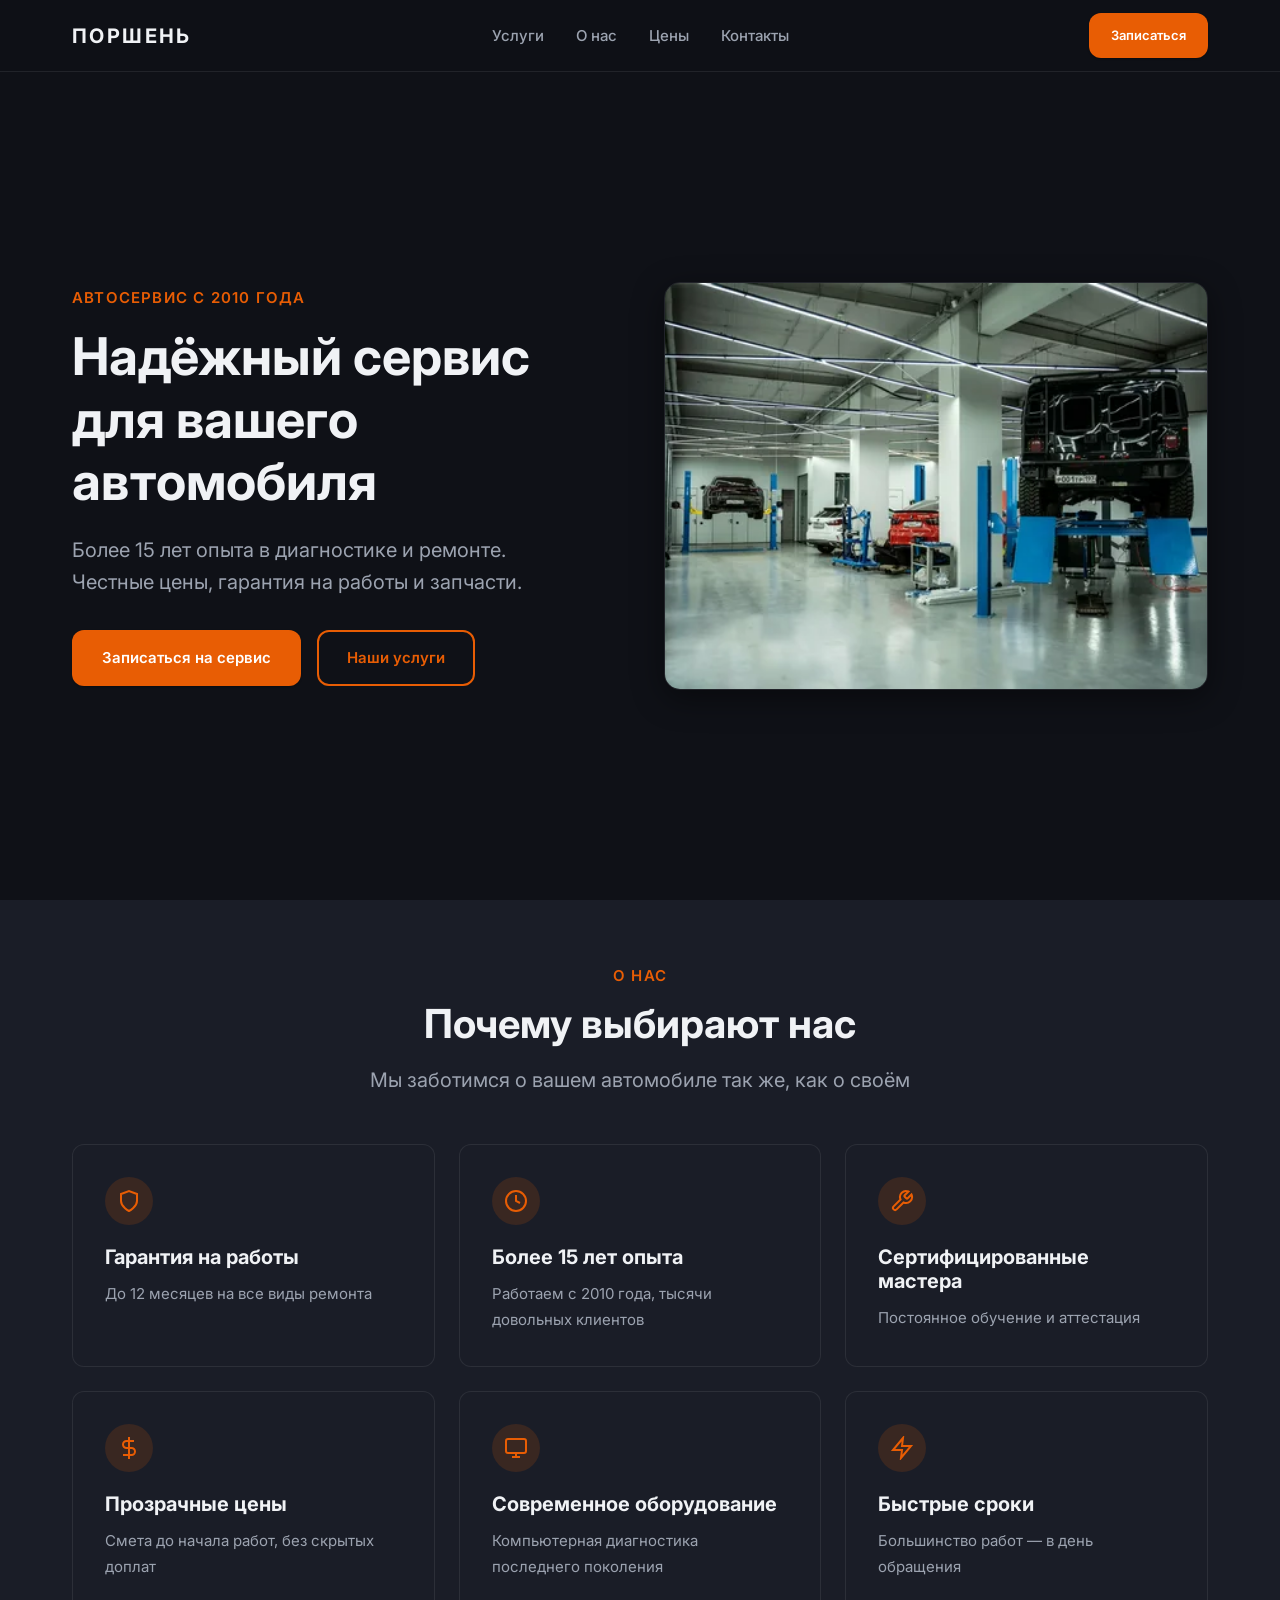
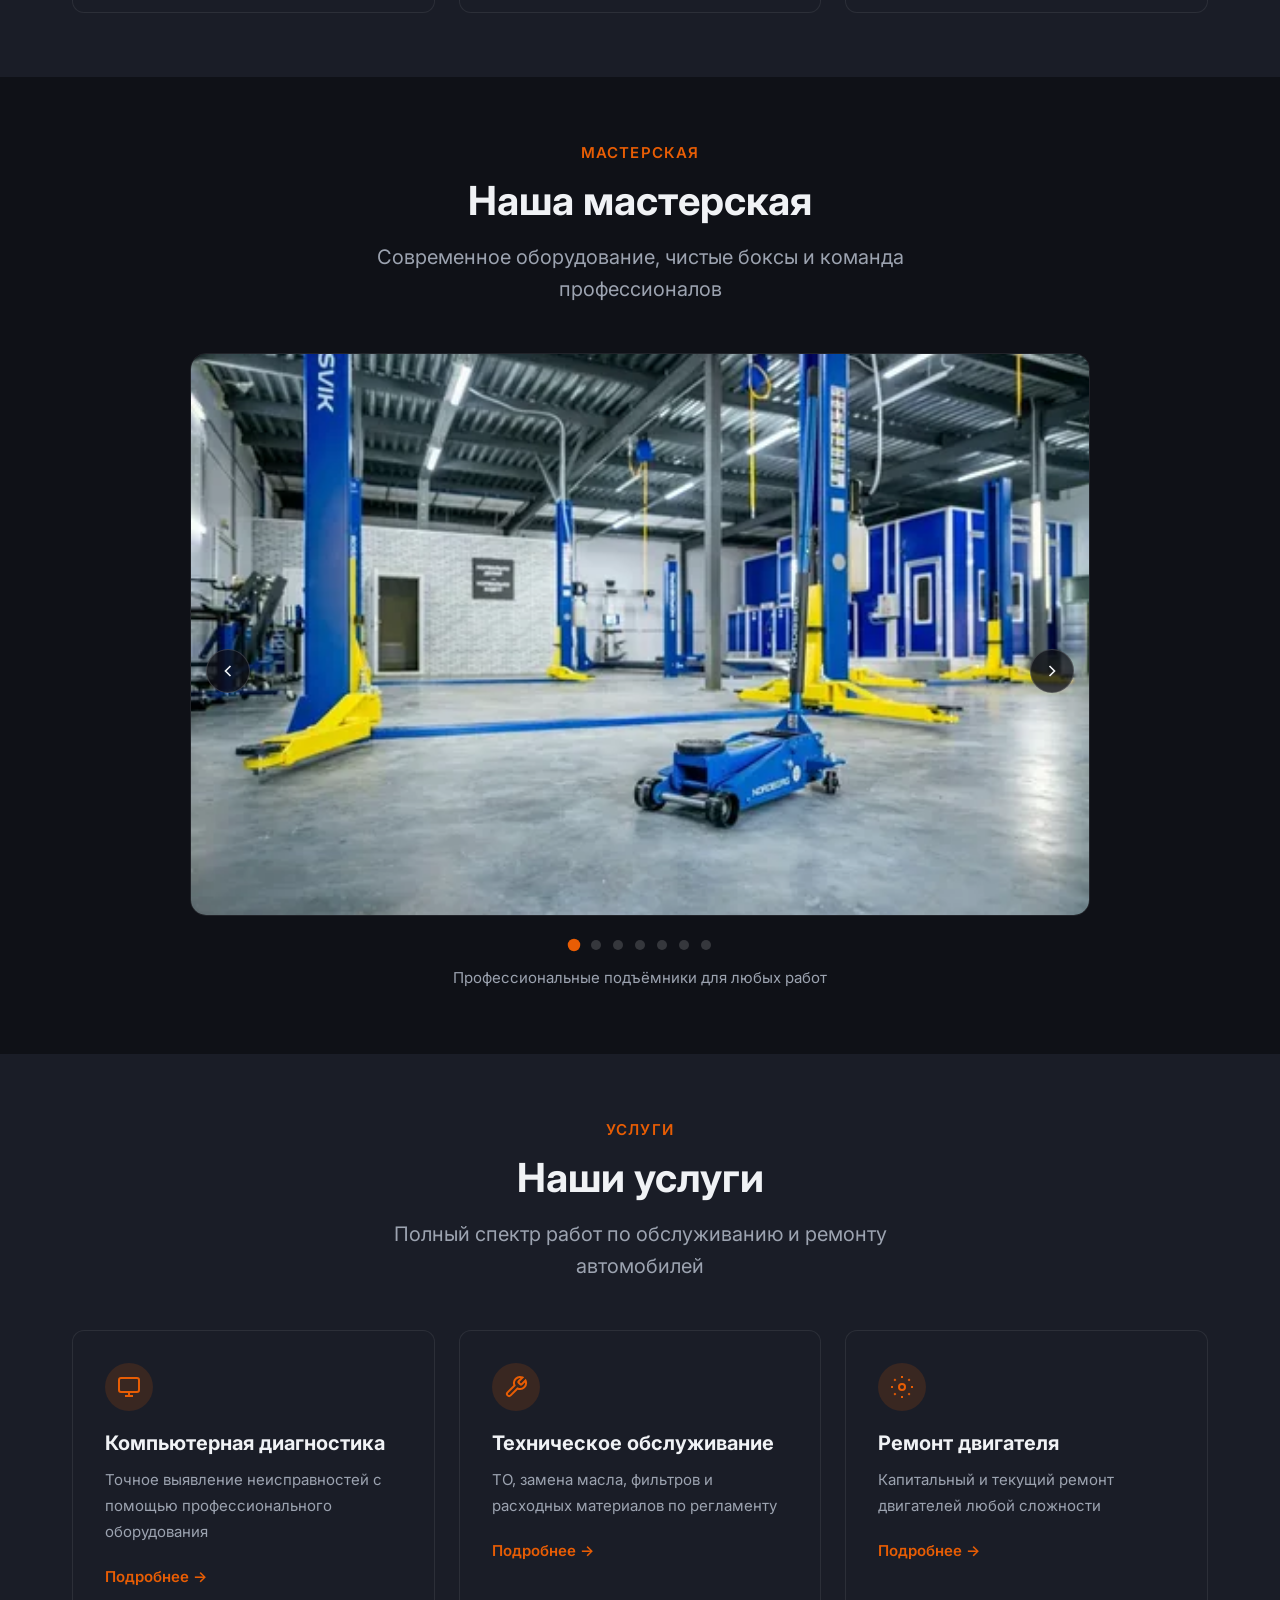
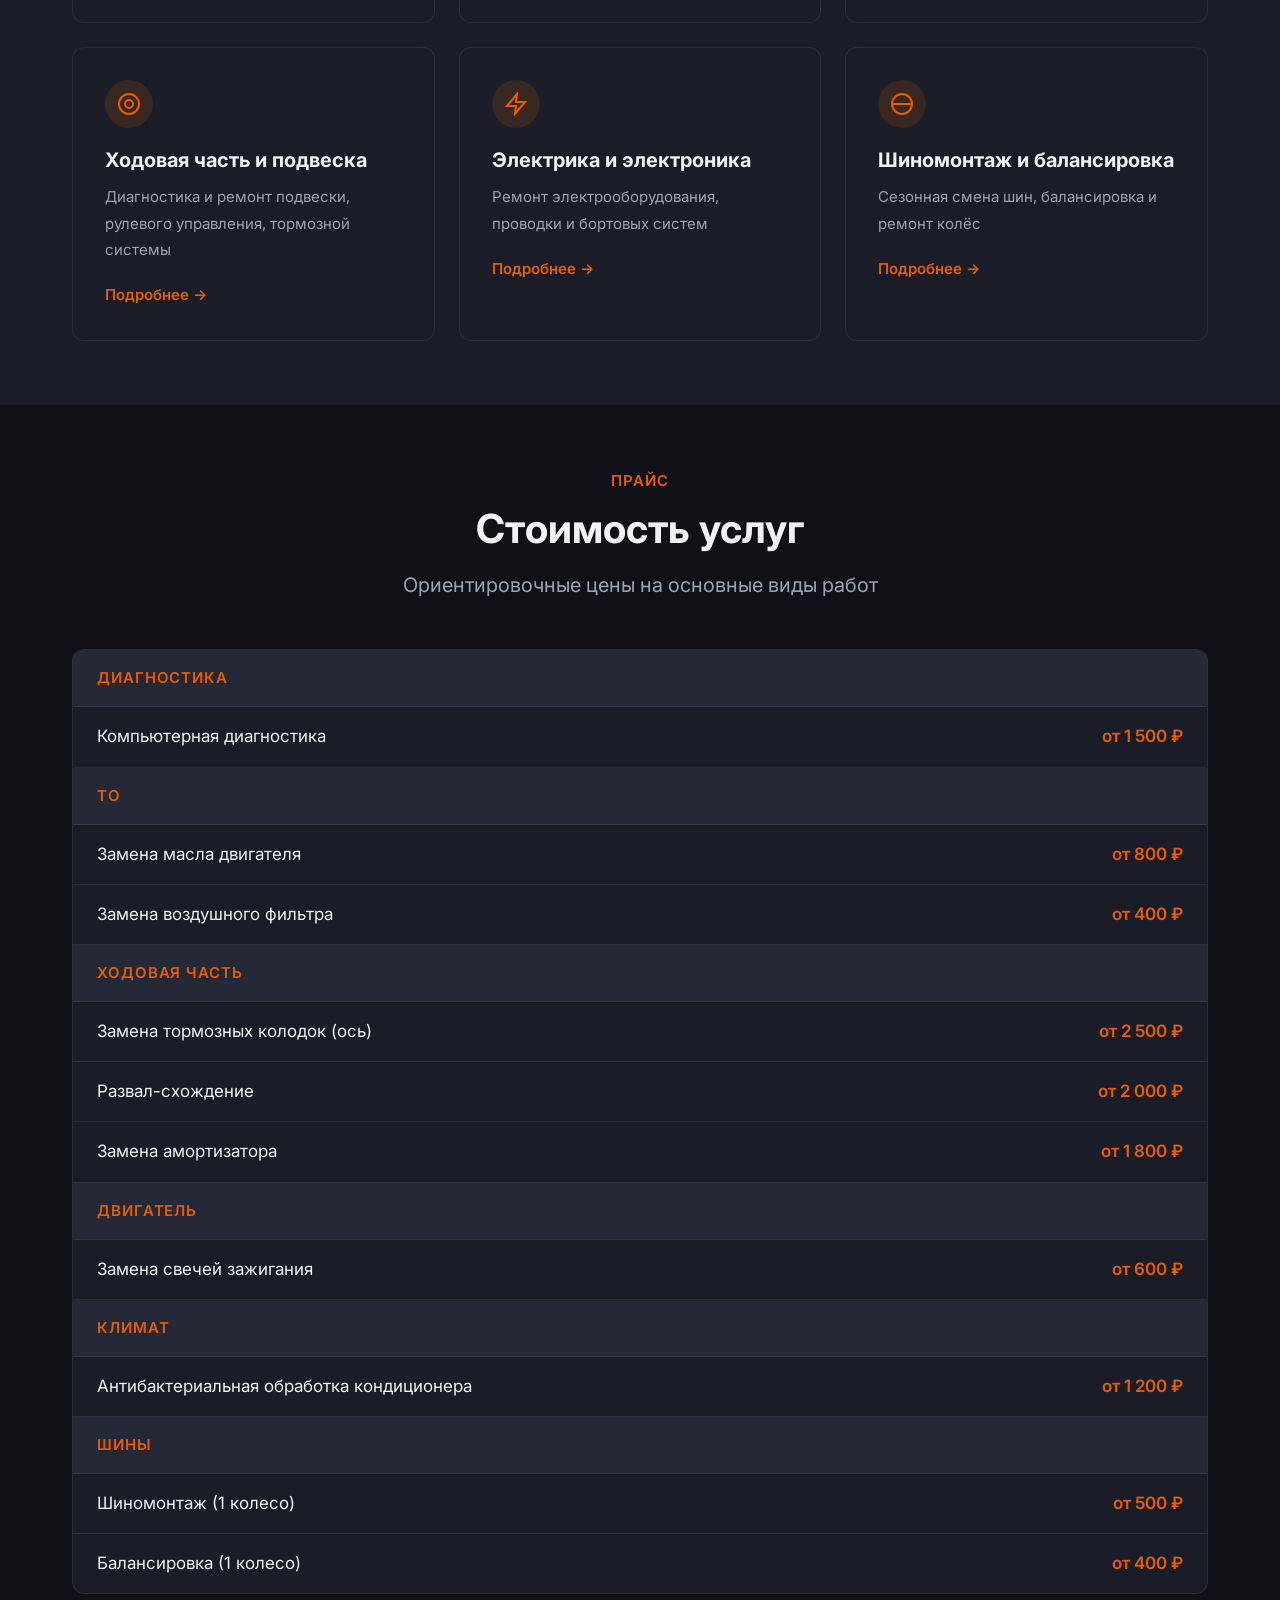
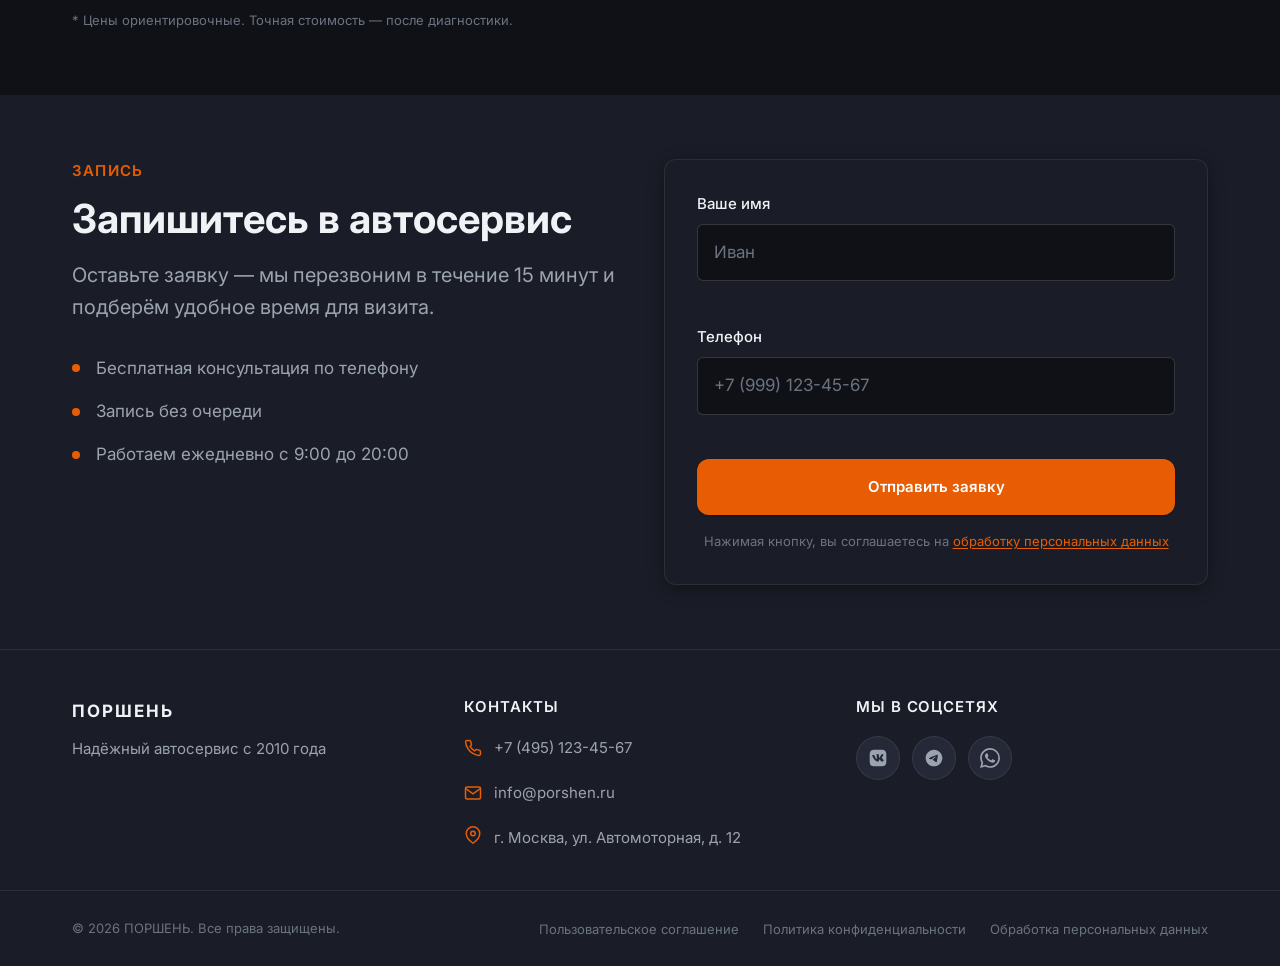
==== index.html @ 0fe96b23 "Add files via upload" ====
<!DOCTYPE html>
<html lang="ru">
<head>
  <meta charset="UTF-8">
  <meta name="viewport" content="width=device-width, initial-scale=1.0">
  <meta name="description" content="Надёжный автосервис ПОРШЕНЬ с многолетним опытом. Диагностика, ремонт и обслуживание автомобилей. Честные цены и гарантия на работы.">
  <meta name="robots" content="index, follow">
  <link rel="canonical" href="https://patr1k66.github.io/porshen/">

  <meta property="og:type" content="website">
  <meta property="og:locale" content="ru_RU">
  <meta property="og:title" content="ПОРШЕНЬ — автосервис">
  <meta property="og:description" content="Надёжный автосервис с многолетним опытом. Диагностика, ремонт и обслуживание автомобилей.">
  <meta property="og:url" content="https://patr1k66.github.io/porshen/">

  <meta name="twitter:card" content="summary_large_image">
  <meta name="twitter:title" content="ПОРШЕНЬ — автосервис">
  <meta name="twitter:description" content="Надёжный автосервис с многолетним опытом. Диагностика, ремонт и обслуживание автомобилей.">

  <title>ПОРШЕНЬ — автосервис</title>

  <link rel="icon" href="favicon.svg" type="image/svg+xml">
  <link rel="preconnect" href="https://fonts.googleapis.com">
  <link rel="preconnect" href="https://fonts.gstatic.com" crossorigin>
  <link href="https://fonts.googleapis.com/css2?family=Inter:wght@400;500;600;700&display=swap" rel="stylesheet">
  <link rel="stylesheet" href="style.css">
</head>
<body>

  <header class="site-header" id="top">
    <div class="container site-header__inner">
      <a href="#top" class="logo">ПОРШЕНЬ</a>

      <nav class="site-nav" aria-label="Основная навигация">
        <ul class="site-nav__list">
          <li><a href="#services" class="site-nav__link">Услуги</a></li>
          <li><a href="#about" class="site-nav__link">О нас</a></li>
          <li><a href="#prices" class="site-nav__link">Цены</a></li>
          <li><a href="#contacts" class="site-nav__link">Контакты</a></li>
        </ul>
      </nav>

      <a href="#contacts" class="btn btn--primary btn--sm site-header__cta">Записаться</a>

      <button class="burger" type="button" aria-label="Открыть меню" aria-expanded="false">
        <span class="burger__line"></span>
        <span class="burger__line"></span>
        <span class="burger__line"></span>
      </button>
    </div>
  </header>

  <div class="site-nav-overlay" aria-hidden="true"></div>

  <main>
    <section class="hero" id="hero" aria-labelledby="hero-title">
      <div class="container hero__inner">
        <div class="hero__content">
          <p class="hero__eyebrow">Автосервис с 2010 года</p>
          <h1 id="hero-title" class="hero__title">Надёжный сервис<br>для вашего автомобиля</h1>
          <p class="hero__subtitle">Более 15 лет опыта в диагностике и ремонте. Честные цены, гарантия на работы и запчасти.</p>
          <div class="hero__actions">
            <a href="#contacts" class="btn btn--primary">Записаться на сервис</a>
            <a href="#services" class="btn btn--outline">Наши услуги</a>
          </div>
        </div>
        <div class="hero__media">
          <img src="assets/images/workshop/luxury-bays.png" alt="Современная мастерская с профессиональным оборудованием" class="hero__image" width="480" height="320" loading="eager">
        </div>
      </div>
    </section>

    <section class="section section--alt about" id="about" aria-labelledby="about-title">
      <div class="container">
        <header class="section-header animate-on-scroll">
          <p class="section-header__eyebrow">О нас</p>
          <h2 id="about-title" class="section-header__title">Почему выбирают нас</h2>
          <p class="section-header__subtitle">Мы заботимся о вашем автомобиле так же, как о своём</p>
        </header>

        <ul class="grid grid--3 advantages">
          <li class="advantage-card animate-on-scroll">
            <div class="advantage-card__icon" aria-hidden="true">
              <svg width="24" height="24" viewBox="0 0 24 24" fill="none" stroke="currentColor" stroke-width="2"><path d="M12 22s8-4 8-10V5l-8-3-8 3v7c0 6 8 10 8 10z"/></svg>
            </div>
            <h3 class="advantage-card__title">Гарантия на работы</h3>
            <p class="advantage-card__text">До 12 месяцев на все виды ремонта</p>
          </li>
          <li class="advantage-card animate-on-scroll">
            <div class="advantage-card__icon" aria-hidden="true">
              <svg width="24" height="24" viewBox="0 0 24 24" fill="none" stroke="currentColor" stroke-width="2"><circle cx="12" cy="12" r="10"/><polyline points="12 6 12 12 16 14"/></svg>
            </div>
            <h3 class="advantage-card__title">Более 15 лет опыта</h3>
            <p class="advantage-card__text">Работаем с 2010 года, тысячи довольных клиентов</p>
          </li>
          <li class="advantage-card animate-on-scroll">
            <div class="advantage-card__icon" aria-hidden="true">
              <svg width="24" height="24" viewBox="0 0 24 24" fill="none" stroke="currentColor" stroke-width="2"><path d="M14.7 6.3a1 1 0 0 0 0 1.4l1.6 1.6a1 1 0 0 0 1.4 0l3.77-3.77a6 6 0 0 1-7.94 7.94l-6.91 6.91a2.12 2.12 0 0 1-3-3l6.91-6.91a6 6 0 0 1 7.94-7.94l-3.76 3.76z"/></svg>
            </div>
            <h3 class="advantage-card__title">Сертифицированные мастера</h3>
            <p class="advantage-card__text">Постоянное обучение и аттестация</p>
          </li>
          <li class="advantage-card animate-on-scroll">
            <div class="advantage-card__icon" aria-hidden="true">
              <svg width="24" height="24" viewBox="0 0 24 24" fill="none" stroke="currentColor" stroke-width="2"><line x1="12" y1="1" x2="12" y2="23"/><path d="M17 5H9.5a3.5 3.5 0 0 0 0 7h5a3.5 3.5 0 0 1 0 7H6"/></svg>
            </div>
            <h3 class="advantage-card__title">Прозрачные цены</h3>
            <p class="advantage-card__text">Смета до начала работ, без скрытых доплат</p>
          </li>
          <li class="advantage-card animate-on-scroll">
            <div class="advantage-card__icon" aria-hidden="true">
              <svg width="24" height="24" viewBox="0 0 24 24" fill="none" stroke="currentColor" stroke-width="2"><rect x="2" y="3" width="20" height="14" rx="2"/><line x1="8" y1="21" x2="16" y2="21"/><line x1="12" y1="17" x2="12" y2="21"/></svg>
            </div>
            <h3 class="advantage-card__title">Современное оборудование</h3>
            <p class="advantage-card__text">Компьютерная диагностика последнего поколения</p>
          </li>
          <li class="advantage-card animate-on-scroll">
            <div class="advantage-card__icon" aria-hidden="true">
              <svg width="24" height="24" viewBox="0 0 24 24" fill="none" stroke="currentColor" stroke-width="2"><polygon points="13 2 3 14 12 14 11 22 21 10 12 10 13 2"/></svg>
            </div>
            <h3 class="advantage-card__title">Быстрые сроки</h3>
            <p class="advantage-card__text">Большинство работ — в день обращения</p>
          </li>
        </ul>
      </div>
    </section>

    <section class="section workshop" id="workshop" aria-labelledby="workshop-title">
      <div class="container">
        <header class="section-header animate-on-scroll">
          <p class="section-header__eyebrow">Мастерская</p>
          <h2 id="workshop-title" class="section-header__title">Наша мастерская</h2>
          <p class="section-header__subtitle">Современное оборудование, чистые боксы и команда профессионалов</p>
        </header>

        <div class="gallery" id="gallery" aria-roledescription="carousel" aria-label="Фотографии мастерской" tabindex="0">
          <div class="gallery__viewport">
            <ul class="gallery__track" id="gallery-track">
              <li class="gallery__slide" data-caption="Профессиональные подъёмники для любых работ">
                <img src="assets/images/workshop/lifts.png" alt="Ремонтный бокс с подъёмниками" width="900" height="563" loading="eager">
              </li>
              <li class="gallery__slide" data-caption="Просторные и светлые ремонтные боксы">
                <img src="assets/images/workshop/clean-hall.png" alt="Просторный и чистый ремонтный зал" width="900" height="563" loading="lazy">
              </li>
              <li class="gallery__slide" data-caption="Современное оборудование ведущих производителей">
                <img src="assets/images/workshop/luxury-bays.png" alt="Современная мастерская с несколькими подъёмниками" width="900" height="563" loading="lazy">
              </li>
              <li class="gallery__slide" data-caption="Полный цикл обслуживания в одном месте">
                <img src="assets/images/workshop/service-bays.png" alt="Обслуживание автомобилей в ремонтных боксах" width="900" height="563" loading="lazy">
              </li>
              <li class="gallery__slide" data-caption="Опытные мастера с многолетней практикой">
                <img src="assets/images/workshop/mechanic.png" alt="Мастер ремонтирует двигатель автомобиля" width="900" height="563" loading="lazy">
              </li>
              <li class="gallery__slide" data-caption="Качественный инструмент для точного ремонта">
                <img src="assets/images/workshop/tools.png" alt="Профессиональный пневмоинструмент на рабочем столе" width="900" height="563" loading="lazy">
              </li>
              <li class="gallery__slide" data-caption="Удобное расположение и просторная территория">
                <img src="assets/images/workshop/building.png" alt="Фасад автосервиса с четырьмя ремонтными боксами" width="900" height="563" loading="lazy">
              </li>
            </ul>
          </div>
          <button class="gallery__btn gallery__btn--prev" id="gallery-prev" type="button" aria-label="Предыдущее фото">
            <svg width="20" height="20" viewBox="0 0 24 24" fill="none" stroke="currentColor" stroke-width="2" aria-hidden="true"><polyline points="15 18 9 12 15 6"/></svg>
          </button>
          <button class="gallery__btn gallery__btn--next" id="gallery-next" type="button" aria-label="Следующее фото">
            <svg width="20" height="20" viewBox="0 0 24 24" fill="none" stroke="currentColor" stroke-width="2" aria-hidden="true"><polyline points="9 18 15 12 9 6"/></svg>
          </button>
          <div class="gallery__dots" id="gallery-dots" role="tablist" aria-label="Выбор слайда"></div>
          <p class="gallery__caption" id="gallery-caption" aria-live="polite"></p>
        </div>
      </div>
    </section>

    <section class="section section--alt services" id="services" aria-labelledby="services-title">
      <div class="container">
        <header class="section-header animate-on-scroll">
          <p class="section-header__eyebrow">Услуги</p>
          <h2 id="services-title" class="section-header__title">Наши услуги</h2>
          <p class="section-header__subtitle">Полный спектр работ по обслуживанию и ремонту автомобилей</p>
        </header>

        <ul class="grid grid--3 service-cards">
          <li class="service-card animate-on-scroll">
            <div class="advantage-card__icon" aria-hidden="true">
              <svg width="24" height="24" viewBox="0 0 24 24" fill="none" stroke="currentColor" stroke-width="2"><rect x="2" y="3" width="20" height="14" rx="2"/><line x1="8" y1="21" x2="16" y2="21"/><line x1="12" y1="17" x2="12" y2="21"/></svg>
            </div>
            <h3 class="service-card__title">Компьютерная диагностика</h3>
            <p class="service-card__text">Точное выявление неисправностей с помощью профессионального оборудования</p>
            <a href="#prices" class="service-card__link">Подробнее →</a>
          </li>
          <li class="service-card animate-on-scroll">
            <div class="advantage-card__icon" aria-hidden="true">
              <svg width="24" height="24" viewBox="0 0 24 24" fill="none" stroke="currentColor" stroke-width="2"><path d="M14.7 6.3a1 1 0 0 0 0 1.4l1.6 1.6a1 1 0 0 0 1.4 0l3.77-3.77a6 6 0 0 1-7.94 7.94l-6.91 6.91a2.12 2.12 0 0 1-3-3l6.91-6.91a6 6 0 0 1 7.94-7.94l-3.76 3.76z"/></svg>
            </div>
            <h3 class="service-card__title">Техническое обслуживание</h3>
            <p class="service-card__text">ТО, замена масла, фильтров и расходных материалов по регламенту</p>
            <a href="#prices" class="service-card__link">Подробнее →</a>
          </li>
          <li class="service-card animate-on-scroll">
            <div class="advantage-card__icon" aria-hidden="true">
              <svg width="24" height="24" viewBox="0 0 24 24" fill="none" stroke="currentColor" stroke-width="2"><circle cx="12" cy="12" r="3"/><path d="M12 1v2M12 21v2M4.22 4.22l1.42 1.42M18.36 18.36l1.42 1.42M1 12h2M21 12h2M4.22 19.78l1.42-1.42M18.36 5.64l1.42-1.42"/></svg>
            </div>
            <h3 class="service-card__title">Ремонт двигателя</h3>
            <p class="service-card__text">Капитальный и текущий ремонт двигателей любой сложности</p>
            <a href="#prices" class="service-card__link">Подробнее →</a>
          </li>
          <li class="service-card animate-on-scroll">
            <div class="advantage-card__icon" aria-hidden="true">
              <svg width="24" height="24" viewBox="0 0 24 24" fill="none" stroke="currentColor" stroke-width="2"><circle cx="12" cy="12" r="10"/><circle cx="12" cy="12" r="4"/></svg>
            </div>
            <h3 class="service-card__title">Ходовая часть и подвеска</h3>
            <p class="service-card__text">Диагностика и ремонт подвески, рулевого управления, тормозной системы</p>
            <a href="#prices" class="service-card__link">Подробнее →</a>
          </li>
          <li class="service-card animate-on-scroll">
            <div class="advantage-card__icon" aria-hidden="true">
              <svg width="24" height="24" viewBox="0 0 24 24" fill="none" stroke="currentColor" stroke-width="2"><path d="M13 2L3 14h9l-1 8 10-12h-9l1-8z"/></svg>
            </div>
            <h3 class="service-card__title">Электрика и электроника</h3>
            <p class="service-card__text">Ремонт электрооборудования, проводки и бортовых систем</p>
            <a href="#prices" class="service-card__link">Подробнее →</a>
          </li>
          <li class="service-card animate-on-scroll">
            <div class="advantage-card__icon" aria-hidden="true">
              <svg width="24" height="24" viewBox="0 0 24 24" fill="none" stroke="currentColor" stroke-width="2"><circle cx="12" cy="12" r="10"/><line x1="2" y1="12" x2="22" y2="12"/></svg>
            </div>
            <h3 class="service-card__title">Шиномонтаж и балансировка</h3>
            <p class="service-card__text">Сезонная смена шин, балансировка и ремонт колёс</p>
            <a href="#prices" class="service-card__link">Подробнее →</a>
          </li>
        </ul>
      </div>
    </section>

    <section class="section prices" id="prices" aria-labelledby="prices-title">
      <div class="container">
        <header class="section-header animate-on-scroll">
          <p class="section-header__eyebrow">Прайс</p>
          <h2 id="prices-title" class="section-header__title">Стоимость услуг</h2>
          <p class="section-header__subtitle">Ориентировочные цены на основные виды работ</p>
        </header>

        <div class="price-list animate-on-scroll" id="price-list" role="table" aria-label="Прайс-лист услуг"></div>
        <p class="price-list__note">* Цены ориентировочные. Точная стоимость — после диагностики.</p>
      </div>
    </section>

    <section class="section section--alt booking" id="contacts" aria-labelledby="booking-title">
      <div class="container booking__inner">
        <div class="booking__info animate-on-scroll">
          <header class="section-header section-header--left">
            <p class="section-header__eyebrow">Запись</p>
            <h2 id="booking-title" class="section-header__title">Запишитесь в автосервис</h2>
            <p class="section-header__subtitle">Оставьте заявку — мы перезвоним в течение 15 минут и подберём удобное время для визита.</p>
          </header>
          <ul class="booking__features">
            <li>Бесплатная консультация по телефону</li>
            <li>Запись без очереди</li>
            <li>Работаем ежедневно с 9:00 до 20:00</li>
          </ul>
        </div>

        <form class="booking-form animate-on-scroll" id="booking-form" novalidate>
          <div class="form-group">
            <label class="form-label" for="booking-name">Ваше имя</label>
            <input class="form-input" type="text" id="booking-name" name="name" autocomplete="name" placeholder="Иван" required minlength="2">
            <span class="form-error" id="booking-name-error" role="alert"></span>
          </div>

          <div class="form-group">
            <label class="form-label" for="booking-phone">Телефон</label>
            <input class="form-input" type="tel" id="booking-phone" name="phone" autocomplete="tel" placeholder="+7 (999) 123-45-67" required>
            <span class="form-error" id="booking-phone-error" role="alert"></span>
          </div>

          <button type="submit" class="btn btn--primary btn--full" id="booking-submit">Отправить заявку</button>

          <p class="booking-form__consent">
            Нажимая кнопку, вы соглашаетесь на
            <a href="legal/personal-data.html">обработку персональных данных</a>
          </p>

          <div class="booking-form__status" id="booking-status" role="status" aria-live="polite" hidden></div>
        </form>
      </div>
    </section>
  </main>

  <footer class="site-footer">
    <div class="container site-footer__top">
      <div class="site-footer__brand">
        <a href="#top" class="logo logo--footer">ПОРШЕНЬ</a>
        <p class="site-footer__tagline">Надёжный автосервис с 2010 года</p>
      </div>

      <div class="site-footer__contacts">
        <h3 class="site-footer__heading">Контакты</h3>
        <ul class="site-footer__list" id="footer-contacts-list"></ul>
      </div>

      <div class="site-footer__social">
        <h3 class="site-footer__heading">Мы в соцсетях</h3>
        <ul class="social-links" id="footer-social-list"></ul>
      </div>
    </div>

    <div class="site-footer__bottom">
      <div class="container site-footer__bottom-inner">
        <p class="site-footer__copyright">© 2026 ПОРШЕНЬ. Все права защищены.</p>
        <ul class="site-footer__legal">
          <li><a href="legal/user-agreement.html">Пользовательское соглашение</a></li>
          <li><a href="legal/privacy-policy.html">Политика конфиденциальности</a></li>
          <li><a href="legal/personal-data.html">Обработка персональных данных</a></li>
        </ul>
      </div>
    </div>
  </footer>

  <script src="data/prices.js?v=5" defer></script>
  <script src="data/gallery.js?v=5" defer></script>
  <script src="data/form-config.js?v=5" defer></script>
  <script src="data/contacts.js?v=5" defer></script>
  <script src="script.js?v=5" defer></script>
</body>
</html>
---- style.css ----
/* ==========================================================================
   1. Variables & tokens
   ========================================================================== */

:root {
  --color-bg: #0f1117;
  --color-bg-elevated: #1a1d27;
  --color-bg-muted: #252836;
  --color-text: #f0f2f5;
  --color-text-muted: #9ca3b0;
  --color-text-subtle: #6b7280;
  --color-accent: #e85d04;
  --color-accent-hover: #f48c06;
  --color-border: rgba(255, 255, 255, 0.08);
  --color-border-strong: rgba(255, 255, 255, 0.16);
  --color-success: #22c55e;
  --color-error: #ef4444;
  --color-warning: #f59e0b;

  --font-family: 'Inter', system-ui, -apple-system, sans-serif;
  --font-weight-normal: 400;
  --font-weight-medium: 500;
  --font-weight-semibold: 600;
  --font-weight-bold: 700;

  --text-xs: clamp(0.75rem, 0.7rem + 0.2vw, 0.8125rem);
  --text-sm: clamp(0.875rem, 0.82rem + 0.25vw, 0.9375rem);
  --text-base: clamp(1rem, 0.95rem + 0.25vw, 1.0625rem);
  --text-lg: clamp(1.125rem, 1.05rem + 0.35vw, 1.25rem);
  --text-xl: clamp(1.25rem, 1.1rem + 0.6vw, 1.5rem);
  --text-2xl: clamp(1.5rem, 1.25rem + 1vw, 2rem);
  --text-3xl: clamp(1.875rem, 1.5rem + 1.5vw, 2.5rem);
  --text-4xl: clamp(2.25rem, 1.75rem + 2vw, 3.25rem);

  --leading-tight: 1.2;
  --leading-normal: 1.6;
  --leading-relaxed: 1.75;

  --space-1: 0.25rem;
  --space-2: 0.5rem;
  --space-3: 0.75rem;
  --space-4: 1rem;
  --space-5: 1.25rem;
  --space-6: 1.5rem;
  --space-8: 2rem;
  --space-10: 2.5rem;
  --space-12: 3rem;
  --space-16: 4rem;
  --space-20: 5rem;

  --container-max: 1200px;
  --container-padding: clamp(1rem, 4vw, 2rem);
  --header-height: 72px;

  --radius-sm: 6px;
  --radius-md: 12px;
  --radius-lg: 16px;
  --radius-full: 9999px;

  --shadow-sm: 0 1px 2px rgba(0, 0, 0, 0.3);
  --shadow-md: 0 4px 16px rgba(0, 0, 0, 0.35);
  --shadow-lg: 0 8px 32px rgba(0, 0, 0, 0.45);

  --transition-fast: 0.15s ease;
  --transition-base: 0.25s ease;
  --transition-slow: 0.4s ease;
  --ease-out: cubic-bezier(0.22, 1, 0.36, 1);

  --focus-ring: 0 0 0 3px rgba(232, 93, 4, 0.45);
}

/* ==========================================================================
   2. Reset & base
   ========================================================================== */

*,
*::before,
*::after {
  box-sizing: border-box;
  margin: 0;
  padding: 0;
}

html {
  scroll-behavior: smooth;
  scroll-padding-top: var(--header-height);
}

body {
  font-family: var(--font-family);
  font-size: var(--text-base);
  line-height: var(--leading-normal);
  color: var(--color-text);
  background-color: var(--color-bg);
  padding-top: var(--header-height);
  overflow-x: hidden;
  -webkit-font-smoothing: antialiased;
  -moz-osx-font-smoothing: grayscale;
}

img,
svg {
  display: block;
  max-width: 100%;
}

a {
  color: inherit;
  text-decoration: none;
}

ul {
  list-style: none;
}

button,
input {
  font: inherit;
  color: inherit;
}

button {
  cursor: pointer;
  border: none;
  background: none;
}

h1, h2, h3, h4 {
  line-height: var(--leading-tight);
  font-weight: var(--font-weight-bold);
}

/* ==========================================================================
   3. Layout
   ========================================================================== */

.container {
  width: 100%;
  max-width: var(--container-max);
  margin-inline: auto;
  padding-inline: var(--container-padding);
}

.section {
  padding-block: var(--space-16);
}

.section--alt {
  background-color: var(--color-bg-elevated);
}

.grid {
  display: grid;
  gap: var(--space-6);
}

.grid--2 {
  grid-template-columns: 1fr;
}

.grid--3 {
  grid-template-columns: 1fr;
}

.stack {
  display: flex;
  flex-direction: column;
  gap: var(--space-4);
}

@media (min-width: 768px) {
  .grid--2 {
    grid-template-columns: repeat(2, 1fr);
  }

  .grid--3 {
    grid-template-columns: repeat(2, 1fr);
  }
}

@media (min-width: 1024px) {
  .grid--3 {
    grid-template-columns: repeat(3, 1fr);
  }
}

.section-header {
  text-align: center;
  margin-bottom: var(--space-12);
}

.section-header--left {
  text-align: left;
  margin-bottom: var(--space-8);
}

.section-header__eyebrow {
  font-size: var(--text-sm);
  font-weight: var(--font-weight-semibold);
  text-transform: uppercase;
  letter-spacing: 0.08em;
  color: var(--color-accent);
  margin-bottom: var(--space-3);
}

.section-header__title {
  font-size: var(--text-3xl);
  margin-bottom: var(--space-4);
}

.section-header__subtitle {
  font-size: var(--text-lg);
  color: var(--color-text-muted);
  max-width: 36rem;
  margin-inline: auto;
}

.section-header--left .section-header__subtitle {
  margin-inline: 0;
}

/* ==========================================================================
   4. Components — Header
   ========================================================================== */

.site-header {
  position: fixed;
  top: 0;
  left: 0;
  right: 0;
  z-index: 100;
  height: var(--header-height);
  background: rgba(15, 17, 23, 0.85);
  backdrop-filter: blur(12px);
  border-bottom: 1px solid var(--color-border);
  transition: background var(--transition-base), box-shadow var(--transition-base);
}

.site-header--scrolled {
  background: rgba(15, 17, 23, 0.95);
  box-shadow: var(--shadow-md);
}

.site-header__inner {
  display: flex;
  align-items: center;
  justify-content: space-between;
  height: 100%;
  gap: var(--space-4);
}

.logo {
  font-size: var(--text-lg);
  font-weight: var(--font-weight-bold);
  letter-spacing: 0.12em;
  text-transform: uppercase;
  color: var(--color-text);
  transition: opacity var(--transition-fast);
  flex-shrink: 0;
}

.logo:hover {
  opacity: 0.85;
}

.logo:focus-visible {
  outline: none;
  box-shadow: var(--focus-ring);
  border-radius: var(--radius-sm);
}

.logo--footer {
  font-size: var(--text-base);
  display: inline-block;
  margin-bottom: var(--space-3);
}

.site-nav {
  display: none;
}

.site-nav__list {
  display: flex;
  gap: var(--space-8);
}

.site-nav__link {
  font-size: var(--text-sm);
  font-weight: var(--font-weight-medium);
  color: var(--color-text-muted);
  position: relative;
  transition: color var(--transition-fast);
}

.site-nav__link::after {
  content: '';
  position: absolute;
  left: 0;
  bottom: -4px;
  width: 0;
  height: 2px;
  background: var(--color-accent);
  transition: width var(--transition-base) var(--ease-out);
}

.site-nav__link:hover,
.site-nav__link--active {
  color: var(--color-text);
}

.site-nav__link:hover::after,
.site-nav__link--active::after {
  width: 100%;
}

.site-nav__link:focus-visible {
  outline: none;
  box-shadow: var(--focus-ring);
  border-radius: var(--radius-sm);
}

.site-header__cta {
  display: none;
}

.burger {
  display: flex;
  flex-direction: column;
  justify-content: center;
  gap: 5px;
  width: 44px;
  height: 44px;
  padding: 10px;
  border-radius: var(--radius-sm);
  transition: background var(--transition-fast);
}

.burger:hover {
  background: var(--color-bg-muted);
}

.burger:focus-visible {
  outline: none;
  box-shadow: var(--focus-ring);
}

.burger__line {
  display: block;
  width: 100%;
  height: 2px;
  background: var(--color-text);
  border-radius: 1px;
  transition: transform var(--transition-base), opacity var(--transition-base);
}

.burger--open .burger__line:nth-child(1) {
  transform: translateY(7px) rotate(45deg);
}

.burger--open .burger__line:nth-child(2) {
  opacity: 0;
}

.burger--open .burger__line:nth-child(3) {
  transform: translateY(-7px) rotate(-45deg);
}

.site-nav-overlay {
  display: none;
  position: fixed;
  inset: 0;
  top: var(--header-height);
  background: rgba(0, 0, 0, 0.6);
  z-index: 90;
  opacity: 0;
  transition: opacity var(--transition-base);
}

.site-nav-overlay--open {
  display: block;
  opacity: 1;
}

@media (min-width: 768px) {
  .site-nav {
    display: block;
  }

  .site-header__cta {
    display: inline-flex;
  }

  .burger {
    display: none;
  }
}

@media (max-width: 767px) {
  .site-nav {
    position: fixed;
    top: var(--header-height);
    left: 0;
    right: 0;
    background: var(--color-bg-elevated);
    border-bottom: 1px solid var(--color-border);
    padding: var(--space-6);
    transform: translateY(-110%);
    opacity: 0;
    visibility: hidden;
    transition: transform var(--transition-slow) var(--ease-out), opacity var(--transition-base), visibility var(--transition-base);
    z-index: 95;
  }

  .site-nav--open {
    display: block;
    transform: translateY(0);
    opacity: 1;
    visibility: visible;
  }

  .site-nav__list {
    flex-direction: column;
    gap: var(--space-4);
  }

  .site-nav__link {
    display: block;
    padding: var(--space-3) 0;
    font-size: var(--text-base);
  }
}

/* ==========================================================================
   4. Components — Buttons
   ========================================================================== */

.btn {
  display: inline-flex;
  align-items: center;
  justify-content: center;
  gap: var(--space-2);
  padding: 0.875rem 1.75rem;
  font-size: var(--text-sm);
  font-weight: var(--font-weight-semibold);
  border-radius: var(--radius-md);
  border: 2px solid transparent;
  transition: transform var(--transition-base), box-shadow var(--transition-base), background var(--transition-base), border-color var(--transition-base), color var(--transition-base);
  white-space: nowrap;
}

.btn:focus-visible {
  outline: none;
  box-shadow: var(--focus-ring);
}

.btn--primary {
  background: var(--color-accent);
  color: #fff;
  box-shadow: var(--shadow-sm);
}

.btn--primary:hover {
  background: var(--color-accent-hover);
  transform: translateY(-2px);
  box-shadow: var(--shadow-md);
}

.btn--outline {
  background: transparent;
  border-color: var(--color-accent);
  color: var(--color-accent);
}

.btn--outline:hover {
  background: rgba(232, 93, 4, 0.1);
  border-color: var(--color-accent-hover);
  color: var(--color-accent-hover);
}

.btn--sm {
  padding: 0.625rem 1.25rem;
  font-size: var(--text-xs);
}

.btn--full {
  width: 100%;
}

.btn:disabled {
  opacity: 0.6;
  cursor: not-allowed;
  transform: none;
}

/* ==========================================================================
   4. Components — Hero
   ========================================================================== */

.hero {
  min-height: calc(100vh - var(--header-height));
  display: flex;
  align-items: center;
  padding-block: var(--space-12);
}

.hero__inner {
  display: grid;
  grid-template-columns: 1fr;
  gap: var(--space-10);
  align-items: center;
}

.hero__eyebrow {
  font-size: var(--text-sm);
  font-weight: var(--font-weight-semibold);
  color: var(--color-accent);
  text-transform: uppercase;
  letter-spacing: 0.08em;
  margin-bottom: var(--space-4);
  animation: fadeUp 0.6s var(--ease-out) both;
}

.hero__title {
  font-size: var(--text-4xl);
  margin-bottom: var(--space-5);
  animation: fadeUp 0.6s var(--ease-out) 0.1s both;
}

.hero__subtitle {
  font-size: var(--text-lg);
  color: var(--color-text-muted);
  margin-bottom: var(--space-8);
  max-width: 32rem;
  animation: fadeUp 0.6s var(--ease-out) 0.2s both;
}

.hero__actions {
  display: flex;
  flex-wrap: wrap;
  gap: var(--space-4);
  animation: fadeUp 0.6s var(--ease-out) 0.3s both;
}

.hero__media {
  border-radius: var(--radius-lg);
  overflow: hidden;
  border: 1px solid var(--color-border);
  box-shadow: var(--shadow-lg);
  animation: fadeUp 0.6s var(--ease-out) 0.4s both;
}

.hero__image {
  width: 100%;
  height: auto;
  object-fit: cover;
  aspect-ratio: 4 / 3;
  transition: transform var(--transition-slow) var(--ease-out);
}

.hero__media:hover .hero__image {
  transform: scale(1.03);
}

@media (min-width: 1024px) {
  .hero__inner {
    grid-template-columns: 1fr 1fr;
    gap: var(--space-12);
  }
}

/* ==========================================================================
   4. Components — Cards
   ========================================================================== */

.advantage-card,
.service-card {
  background: var(--color-bg-elevated);
  border: 1px solid var(--color-border);
  border-radius: var(--radius-md);
  padding: var(--space-8);
  transition: transform var(--transition-base) var(--ease-out), border-color var(--transition-base), box-shadow var(--transition-base);
}

.advantage-card:hover,
.service-card:hover {
  transform: translateY(-4px);
  border-color: var(--color-accent);
  box-shadow: var(--shadow-md);
}

.advantage-card:focus-within,
.service-card:focus-within {
  box-shadow: var(--focus-ring);
}

.advantage-card__icon {
  display: flex;
  align-items: center;
  justify-content: center;
  width: 48px;
  height: 48px;
  border-radius: var(--radius-full);
  background: rgba(232, 93, 4, 0.15);
  color: var(--color-accent);
  margin-bottom: var(--space-5);
}

.advantage-card__title,
.service-card__title {
  font-size: var(--text-lg);
  margin-bottom: var(--space-3);
}

.advantage-card__text,
.service-card__text {
  font-size: var(--text-sm);
  color: var(--color-text-muted);
  line-height: var(--leading-relaxed);
}

.service-card__link {
  display: inline-flex;
  align-items: center;
  gap: var(--space-2);
  margin-top: var(--space-5);
  font-size: var(--text-sm);
  font-weight: var(--font-weight-semibold);
  color: var(--color-accent);
  transition: gap var(--transition-base);
}

.service-card__link:hover {
  gap: var(--space-3);
}

/* ==========================================================================
   4. Components — Gallery
   ========================================================================== */

.gallery {
  position: relative;
  max-width: 900px;
  margin-inline: auto;
}

.gallery__viewport {
  overflow: hidden;
  border-radius: var(--radius-lg);
  border: 1px solid var(--color-border);
  aspect-ratio: 16 / 10;
}

.gallery__track {
  display: flex;
  width: 100%;
  height: 100%;
  margin: 0;
  padding: 0;
  list-style: none;
  transition: transform var(--transition-slow) var(--ease-out);
}

.gallery__slide {
  min-width: 100%;
  height: 100%;
}

.gallery__slide img {
  width: 100%;
  height: 100%;
  object-fit: cover;
}

.gallery__btn {
  position: absolute;
  top: 50%;
  transform: translateY(-50%);
  z-index: 2;
  display: flex;
  align-items: center;
  justify-content: center;
  width: 44px;
  height: 44px;
  border-radius: var(--radius-full);
  background: rgba(15, 17, 23, 0.75);
  border: 1px solid var(--color-border-strong);
  color: var(--color-text);
  transition: background var(--transition-base), transform var(--transition-base);
}

.gallery__btn:hover {
  background: var(--color-accent);
  transform: translateY(-50%) scale(1.05);
}

.gallery__btn:focus-visible {
  outline: none;
  box-shadow: var(--focus-ring);
}

.gallery__btn--prev {
  left: var(--space-4);
}

.gallery__btn--next {
  right: var(--space-4);
}

.gallery__dots {
  display: flex;
  justify-content: center;
  gap: var(--space-3);
  margin-top: var(--space-6);
}

.gallery__dot {
  width: 10px;
  height: 10px;
  border-radius: var(--radius-full);
  background: var(--color-border-strong);
  transition: background var(--transition-base), transform var(--transition-base);
}

.gallery__dot:hover {
  background: var(--color-text-muted);
}

.gallery__dot--active {
  background: var(--color-accent);
  transform: scale(1.25);
}

.gallery__dot:focus-visible {
  outline: none;
  box-shadow: var(--focus-ring);
}

.gallery__caption {
  text-align: center;
  margin-top: var(--space-4);
  font-size: var(--text-sm);
  color: var(--color-text-muted);
  min-height: 1.5em;
}

/* ==========================================================================
   4. Components — Price list
   ========================================================================== */

.price-list {
  background: var(--color-bg-elevated);
  border: 1px solid var(--color-border);
  border-radius: var(--radius-md);
  overflow: hidden;
}

.price-list__category {
  padding: var(--space-4) var(--space-6);
  font-size: var(--text-sm);
  font-weight: var(--font-weight-semibold);
  text-transform: uppercase;
  letter-spacing: 0.06em;
  color: var(--color-accent);
  background: var(--color-bg-muted);
  border-bottom: 1px solid var(--color-border);
}

.price-list__row {
  display: flex;
  align-items: center;
  justify-content: space-between;
  gap: var(--space-4);
  padding: var(--space-4) var(--space-6);
  border-bottom: 1px solid var(--color-border);
  transition: background var(--transition-fast);
}

.price-list__row:last-child {
  border-bottom: none;
}

.price-list__row:hover {
  background: var(--color-bg-muted);
}

.price-list__name {
  font-size: var(--text-base);
  color: var(--color-text);
}

.price-list__price {
  font-size: var(--text-base);
  font-weight: var(--font-weight-semibold);
  color: var(--color-accent);
  white-space: nowrap;
  flex-shrink: 0;
}

.price-list__note {
  margin-top: var(--space-4);
  font-size: var(--text-xs);
  color: var(--color-text-subtle);
}

/* ==========================================================================
   4. Components — Booking form
   ========================================================================== */

.booking__inner {
  display: grid;
  grid-template-columns: 1fr;
  gap: var(--space-12);
  align-items: start;
}

.booking__features {
  display: flex;
  flex-direction: column;
  gap: var(--space-4);
}

.booking__features li {
  position: relative;
  padding-left: var(--space-6);
  color: var(--color-text-muted);
}

.booking__features li::before {
  content: '';
  position: absolute;
  left: 0;
  top: 0.55em;
  width: 8px;
  height: 8px;
  border-radius: var(--radius-full);
  background: var(--color-accent);
}

.booking-form {
  background: var(--color-bg-elevated);
  border: 1px solid var(--color-border);
  border-radius: var(--radius-md);
  padding: var(--space-8);
  box-shadow: var(--shadow-md);
}

.form-group {
  margin-bottom: var(--space-5);
}

.form-label {
  display: block;
  font-size: var(--text-sm);
  font-weight: var(--font-weight-medium);
  margin-bottom: var(--space-2);
}

.form-input {
  width: 100%;
  padding: 0.875rem 1rem;
  background: var(--color-bg);
  border: 1px solid var(--color-border-strong);
  border-radius: var(--radius-sm);
  transition: border-color var(--transition-fast), box-shadow var(--transition-fast);
}

.form-input::placeholder {
  color: var(--color-text-subtle);
}

.form-input:hover {
  border-color: var(--color-text-subtle);
}

.form-input:focus {
  outline: none;
  border-color: var(--color-accent);
  box-shadow: var(--focus-ring);
}

.form-input--error {
  border-color: var(--color-error);
}

.form-error {
  display: block;
  margin-top: var(--space-2);
  font-size: var(--text-xs);
  color: var(--color-error);
  min-height: 1.25em;
}

.booking-form__consent {
  margin-top: var(--space-4);
  font-size: var(--text-xs);
  color: var(--color-text-subtle);
  text-align: center;
}

.booking-form__consent a {
  color: var(--color-accent);
  text-decoration: underline;
  text-underline-offset: 2px;
}

.booking-form__consent a:hover {
  color: var(--color-accent-hover);
}

.booking-form__status {
  margin-top: var(--space-4);
  padding: var(--space-4);
  border-radius: var(--radius-sm);
  font-size: var(--text-sm);
  animation: fadeUp 0.4s var(--ease-out) both;
}

.booking-form__status--success {
  background: rgba(34, 197, 94, 0.12);
  border: 1px solid rgba(34, 197, 94, 0.3);
  color: var(--color-success);
}

.booking-form__status--error {
  background: rgba(239, 68, 68, 0.12);
  border: 1px solid rgba(239, 68, 68, 0.3);
  color: var(--color-error);
}

@media (min-width: 1024px) {
  .booking__inner {
    grid-template-columns: 1fr 1fr;
  }
}

/* ==========================================================================
   4. Components — Footer
   ========================================================================== */

.site-footer {
  background: var(--color-bg-elevated);
  border-top: 1px solid var(--color-border);
  padding-top: var(--space-12);
}

.site-footer__top {
  display: grid;
  grid-template-columns: 1fr;
  gap: var(--space-10);
  padding-bottom: var(--space-10);
}

.site-footer__heading {
  font-size: var(--text-sm);
  font-weight: var(--font-weight-semibold);
  text-transform: uppercase;
  letter-spacing: 0.06em;
  margin-bottom: var(--space-5);
}

.site-footer__tagline {
  font-size: var(--text-sm);
  color: var(--color-text-muted);
}

.site-footer__list {
  display: flex;
  flex-direction: column;
  gap: var(--space-4);
}

.site-footer__link {
  display: inline-flex;
  align-items: center;
  gap: var(--space-3);
  font-size: var(--text-sm);
  color: var(--color-text-muted);
  transition: color var(--transition-fast);
}

.site-footer__link:hover {
  color: var(--color-accent);
}

.site-footer__link:focus-visible {
  outline: none;
  box-shadow: var(--focus-ring);
  border-radius: var(--radius-sm);
}

.site-footer__address {
  display: flex;
  align-items: flex-start;
  gap: var(--space-3);
  font-size: var(--text-sm);
  color: var(--color-text-muted);
}

.site-footer__icon {
  flex-shrink: 0;
  color: var(--color-accent);
}

.social-links {
  display: flex;
  gap: var(--space-3);
}

.social-links__item {
  display: flex;
  align-items: center;
  justify-content: center;
  width: 44px;
  height: 44px;
  border-radius: var(--radius-full);
  background: var(--color-bg-muted);
  border: 1px solid var(--color-border);
  color: var(--color-text-muted);
  transition: background var(--transition-base), color var(--transition-base), transform var(--transition-base);
}

.social-links__item:hover {
  background: var(--color-accent);
  color: #fff;
  transform: scale(1.1);
}

.social-links__item:focus-visible {
  outline: none;
  box-shadow: var(--focus-ring);
}

.site-footer__bottom {
  border-top: 1px solid var(--color-border);
  padding-block: var(--space-6);
}

.site-footer__bottom-inner {
  display: flex;
  flex-direction: column;
  gap: var(--space-4);
  align-items: center;
  text-align: center;
}

.site-footer__copyright {
  font-size: var(--text-xs);
  color: var(--color-text-subtle);
}

.site-footer__legal {
  display: flex;
  flex-wrap: wrap;
  justify-content: center;
  gap: var(--space-4) var(--space-6);
}

.site-footer__legal a {
  font-size: var(--text-xs);
  color: var(--color-text-subtle);
  transition: color var(--transition-fast);
}

.site-footer__legal a:hover {
  color: var(--color-accent);
}

.site-footer__legal a:focus-visible {
  outline: none;
  box-shadow: var(--focus-ring);
  border-radius: var(--radius-sm);
}

@media (min-width: 768px) {
  .site-footer__top {
    grid-template-columns: repeat(3, 1fr);
  }

  .site-footer__bottom-inner {
    flex-direction: row;
    justify-content: space-between;
    text-align: left;
  }
}

/* ==========================================================================
   4. Components — Legal page
   ========================================================================== */

.legal-page {
  padding-block: var(--space-16);
  min-height: calc(100vh - var(--header-height));
}

.legal-page__back {
  display: inline-flex;
  align-items: center;
  gap: var(--space-2);
  margin-bottom: var(--space-8);
  font-size: var(--text-sm);
  color: var(--color-accent);
  transition: gap var(--transition-base);
}

.legal-page__back:hover {
  gap: var(--space-3);
}

.legal-page h1 {
  font-size: var(--text-3xl);
  margin-bottom: var(--space-8);
}

.legal-page p {
  color: var(--color-text-muted);
  margin-bottom: var(--space-4);
  max-width: 48rem;
}

/* ==========================================================================
   5. Utilities
   ========================================================================== */

.animate-on-scroll {
  opacity: 0;
  transform: translateY(24px);
  transition: opacity var(--transition-slow) var(--ease-out), transform var(--transition-slow) var(--ease-out);
}

.animate-on-scroll.animate-in {
  opacity: 1;
  transform: translateY(0);
}

.animate-on-scroll:nth-child(2) { transition-delay: 0.05s; }
.animate-on-scroll:nth-child(3) { transition-delay: 0.1s; }
.animate-on-scroll:nth-child(4) { transition-delay: 0.15s; }
.animate-on-scroll:nth-child(5) { transition-delay: 0.2s; }
.animate-on-scroll:nth-child(6) { transition-delay: 0.25s; }

.visually-hidden {
  position: absolute;
  width: 1px;
  height: 1px;
  padding: 0;
  margin: -1px;
  overflow: hidden;
  clip: rect(0, 0, 0, 0);
  white-space: nowrap;
  border: 0;
}

/* ==========================================================================
   6. Animations & reduced motion
   ========================================================================== */

@keyframes fadeUp {
  from {
    opacity: 0;
    transform: translateY(24px);
  }
  to {
    opacity: 1;
    transform: translateY(0);
  }
}

@media (prefers-reduced-motion: reduce) {
  html {
    scroll-behavior: auto;
  }

  *,
  *::before,
  *::after {
    animation-duration: 0.01ms !important;
    animation-iteration-count: 1 !important;
    transition-duration: 0.01ms !important;
  }

  .animate-on-scroll {
    opacity: 1;
    transform: none;
  }
}
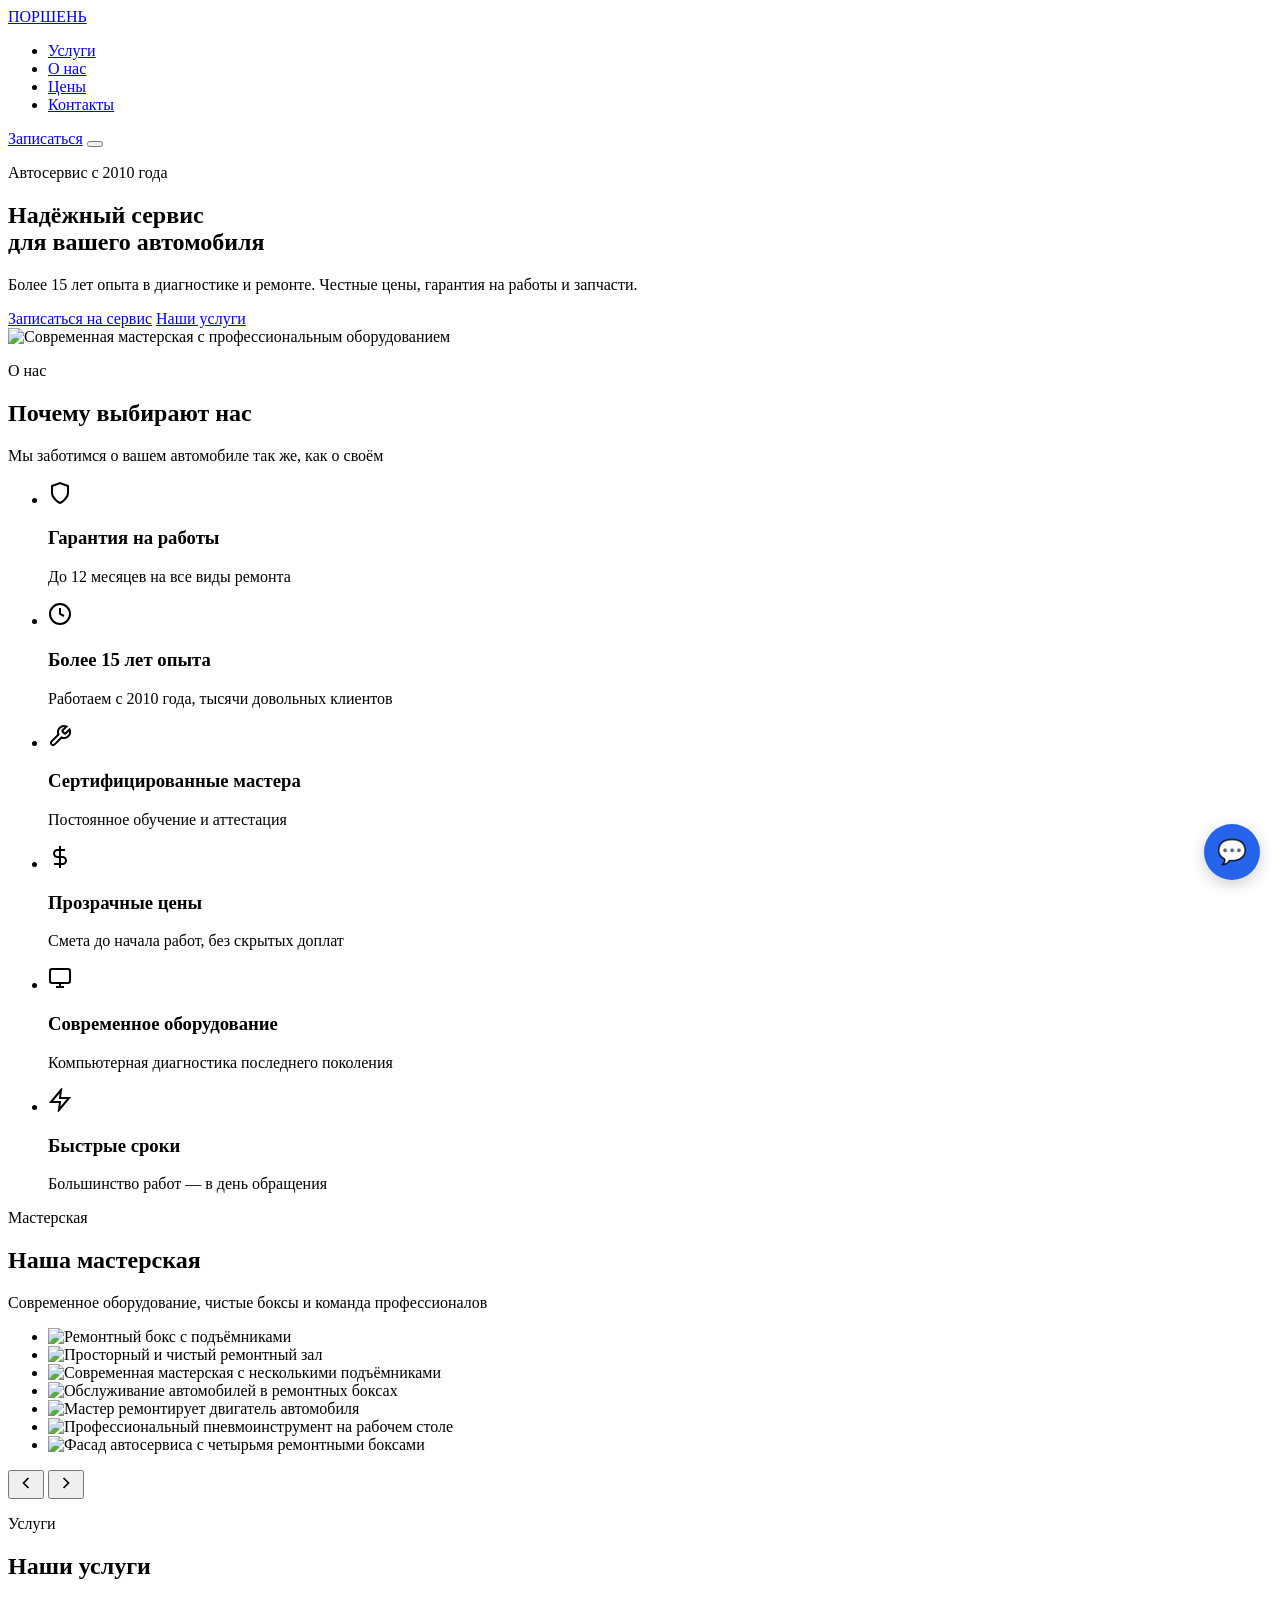
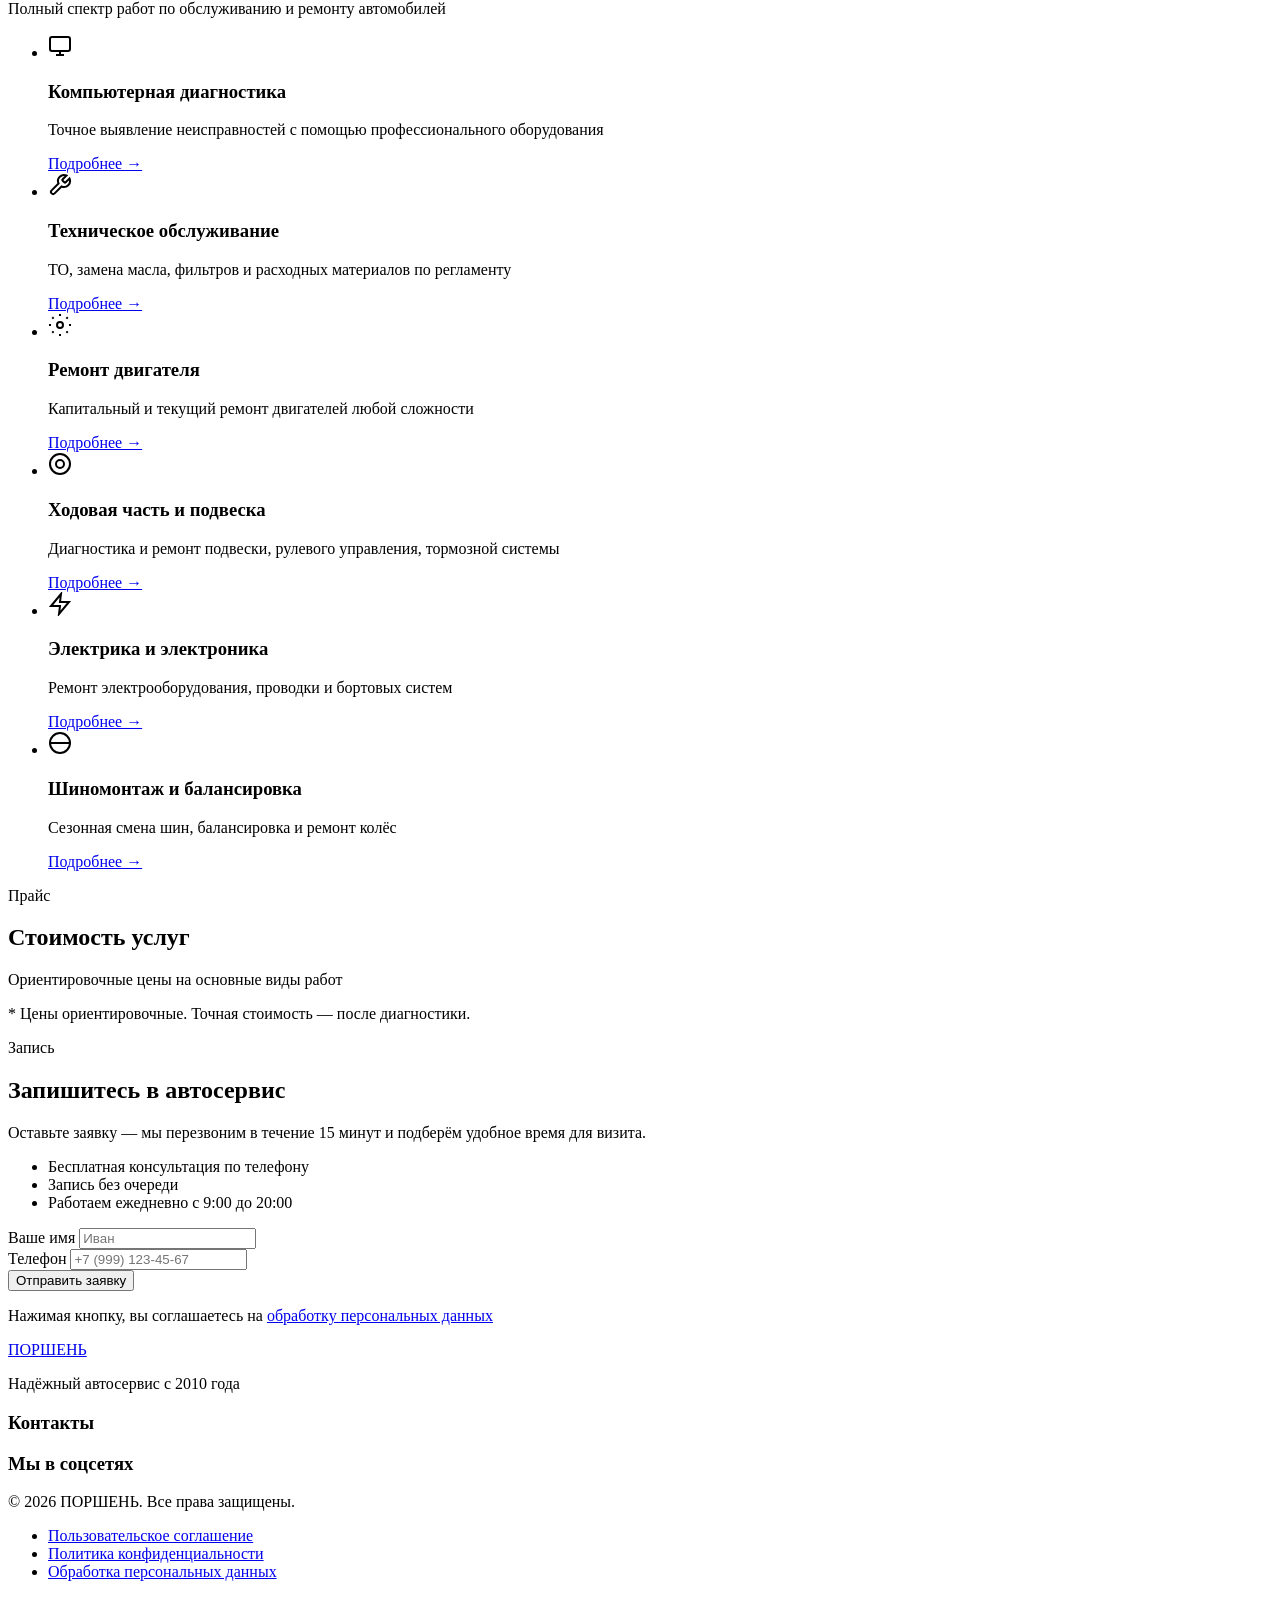
==== commit 797fb517: "Host chat widget on GitHub Pages instead of broken Vercel alias" ====
--- a/index.html
+++ b/index.html
@@ -321,5 +321,11 @@
   <script src="data/form-config.js?v=5" defer></script>
   <script src="data/contacts.js?v=5" defer></script>
   <script src="script.js?v=5" defer></script>
+  <script
+    src="widget.js?v=1"
+    data-bot-id="client-1"
+    data-api-url="https://chat-bot-api-lovat.vercel.app"
+    defer
+  ></script>
 </body>
 </html>
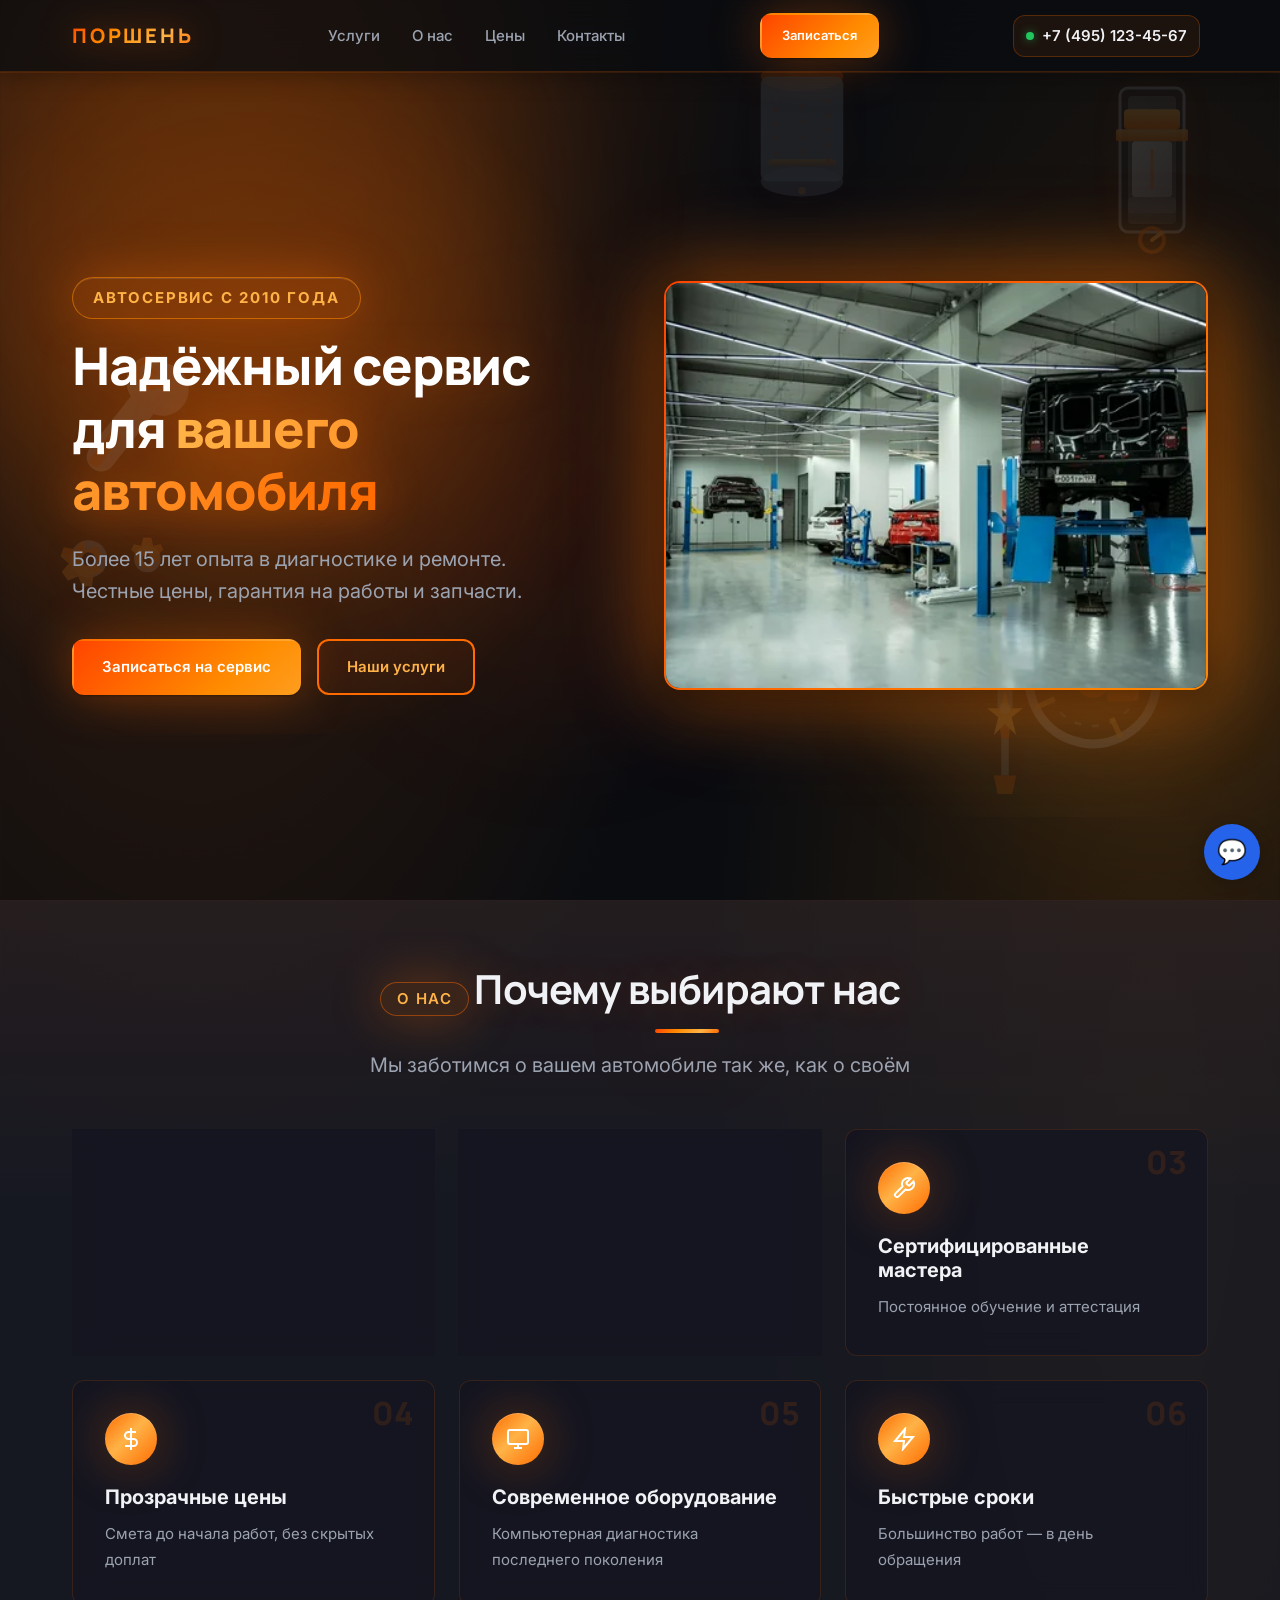
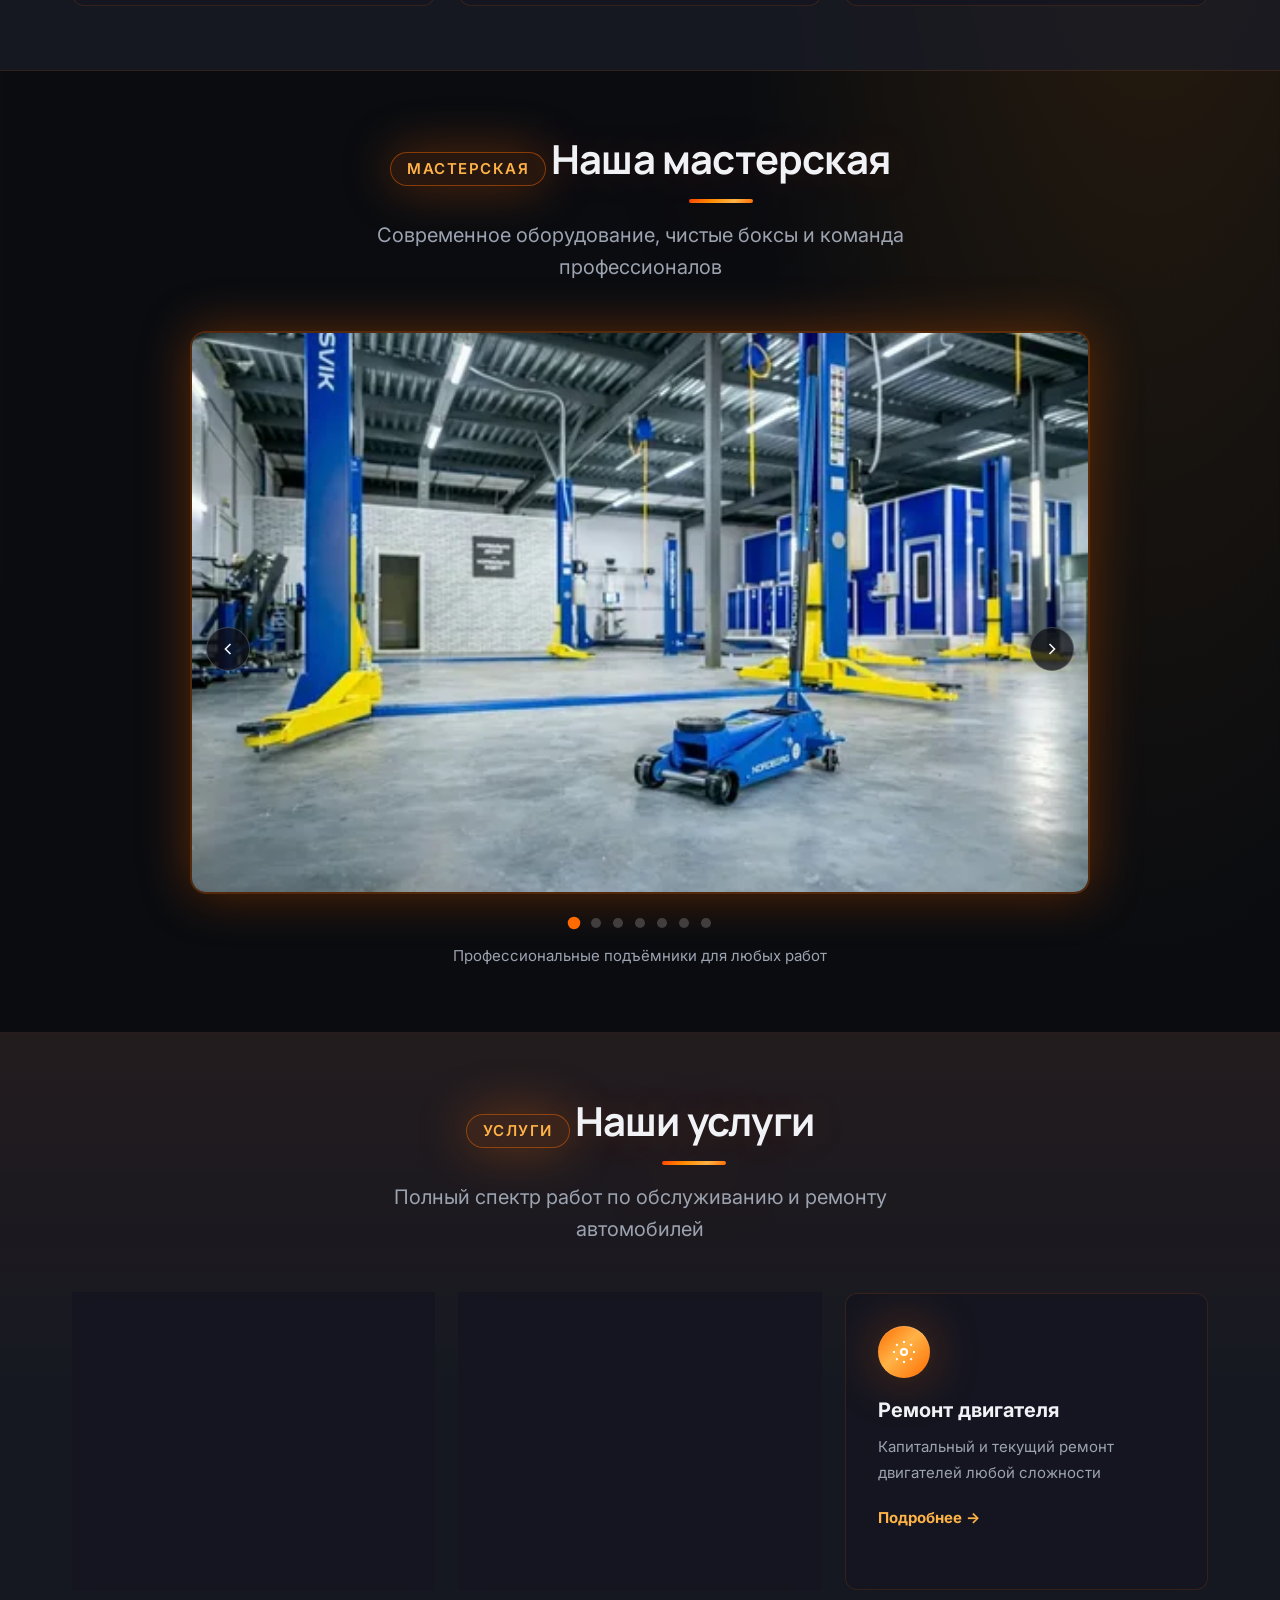
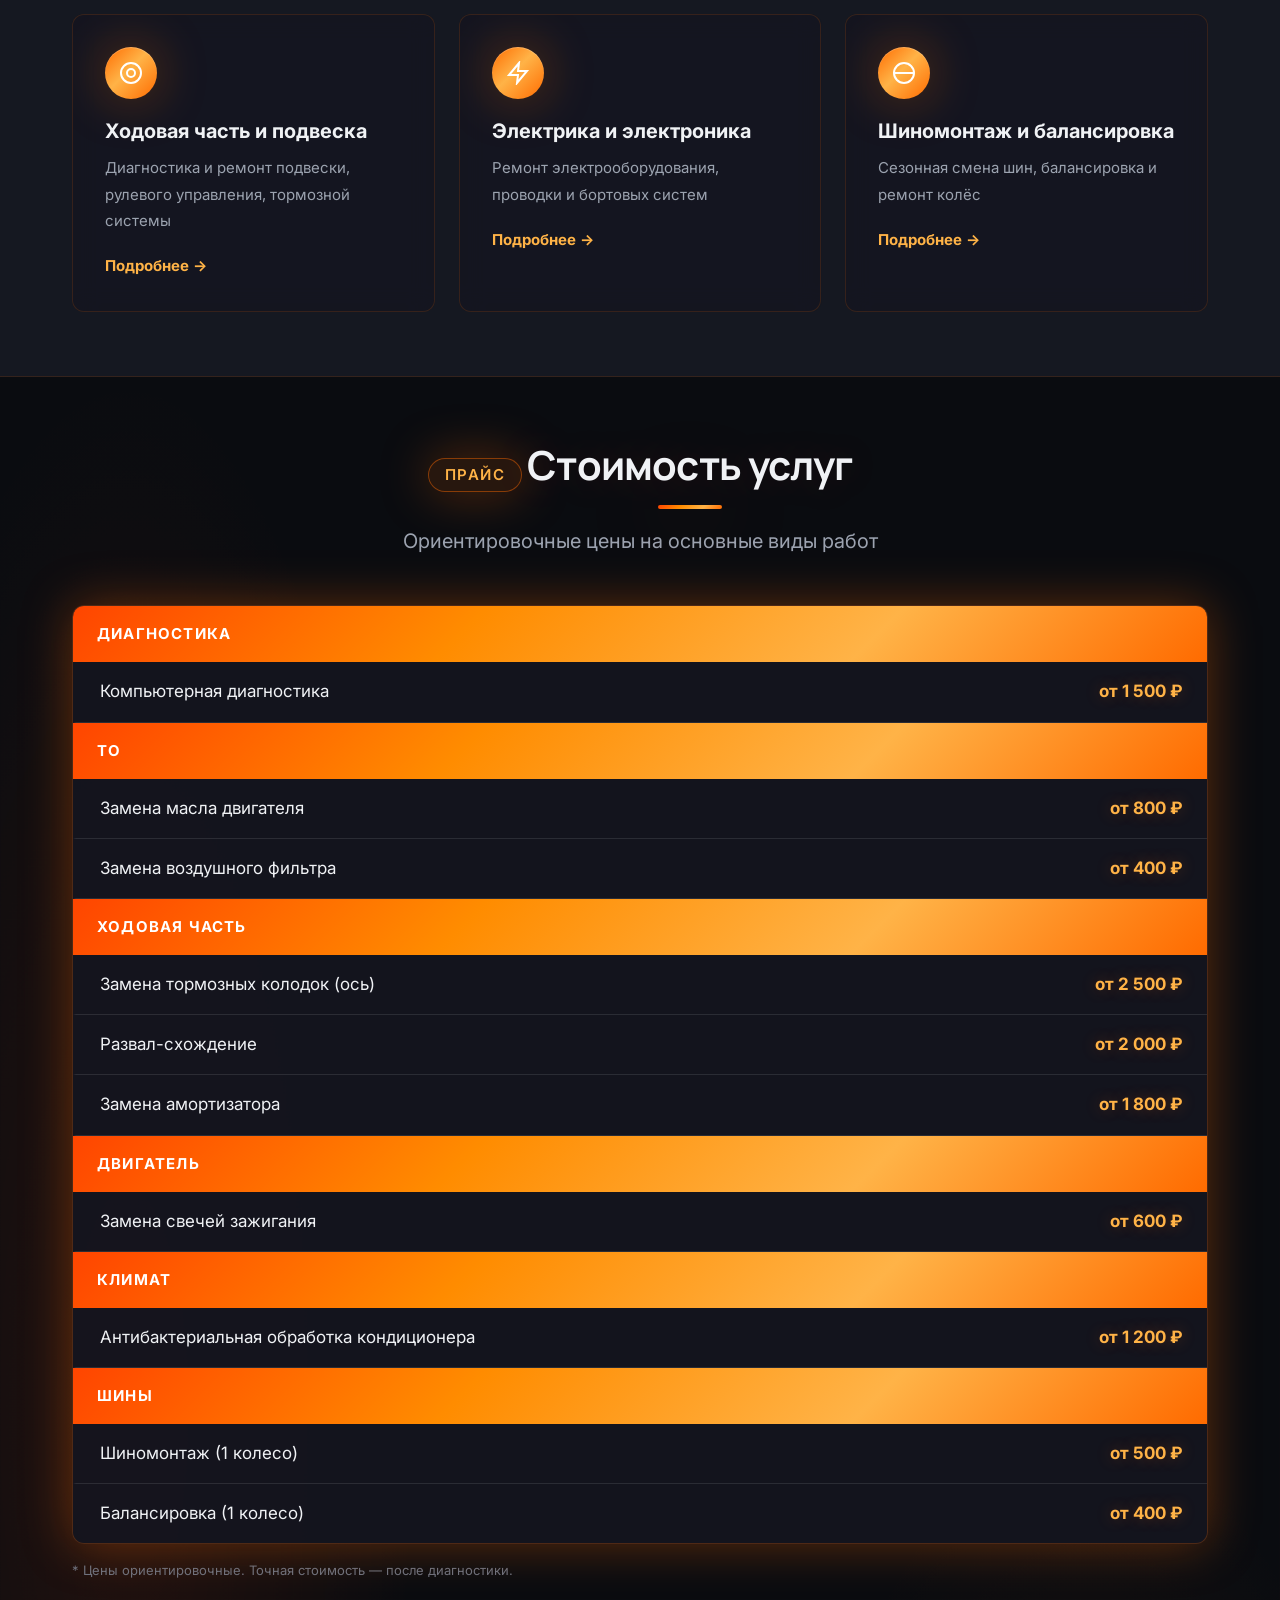
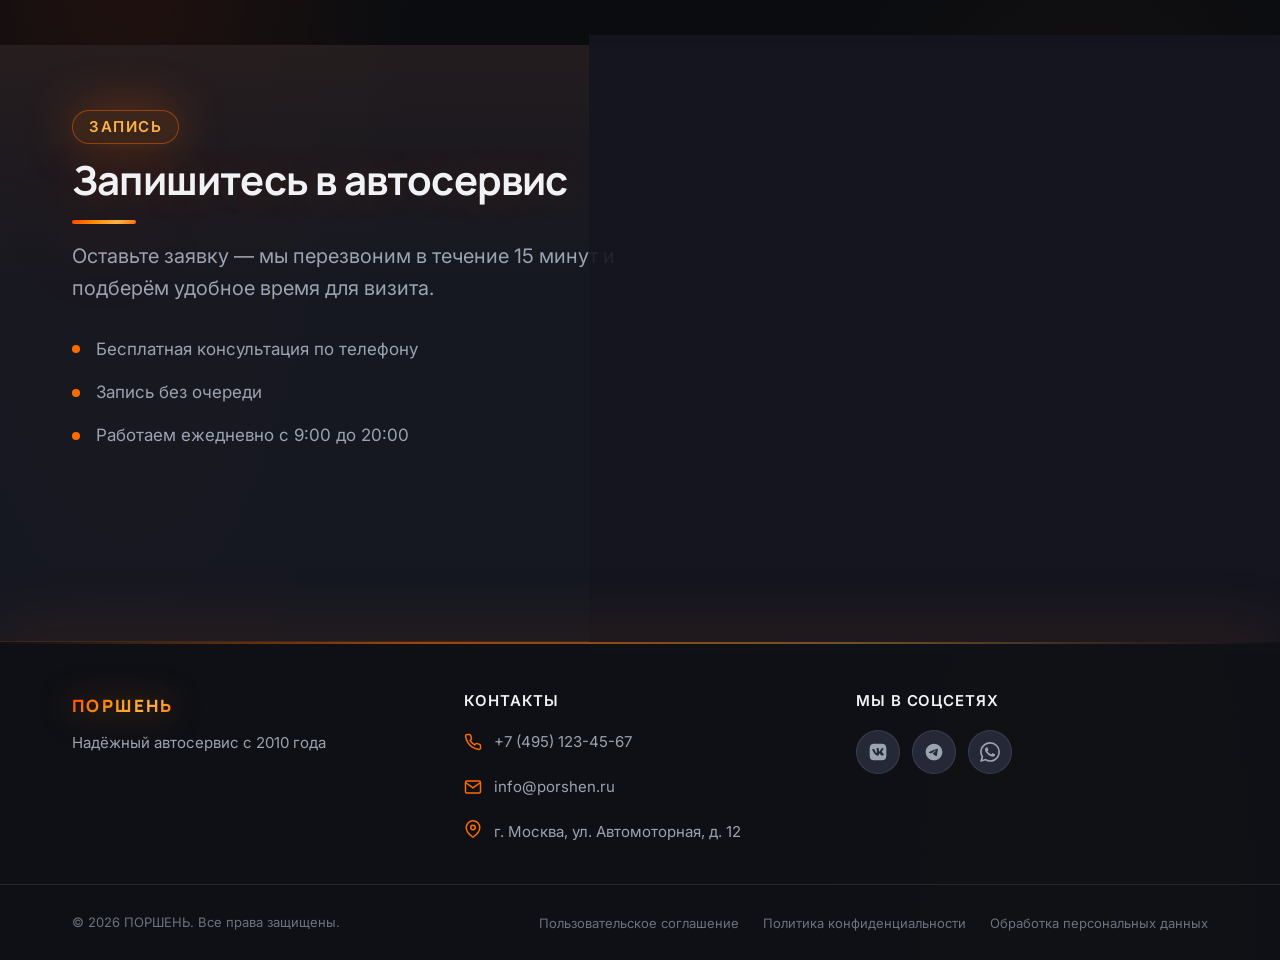
==== commit e9f4bf97: "Modernize landing design with animated background parts and scroll-to-top. Add SVG part assets, refr" ====
--- a/index.html
+++ b/index.html
@@ -22,10 +22,34 @@
   <link rel="icon" href="favicon.svg" type="image/svg+xml">
   <link rel="preconnect" href="https://fonts.googleapis.com">
   <link rel="preconnect" href="https://fonts.gstatic.com" crossorigin>
-  <link href="https://fonts.googleapis.com/css2?family=Inter:wght@400;500;600;700&display=swap" rel="stylesheet">
-  <link rel="stylesheet" href="style.css">
+  <link href="https://fonts.googleapis.com/css2?family=Inter:wght@400;500;600;700&family=Manrope:wght@600;700;800&display=swap" rel="stylesheet">
+  <link rel="stylesheet" href="style.css?v=9">
 </head>
 <body>
+
+  <div class="bg-parts" aria-hidden="true">
+    <div class="bg-glow bg-glow--1"></div>
+    <div class="bg-glow bg-glow--2"></div>
+    <div class="bg-glow bg-glow--3"></div>
+    <div class="bg-part bg-part--piston" data-depth="0.18">
+      <object data="assets/parts/piston.svg?v=4" type="image/svg+xml" aria-hidden="true"></object>
+    </div>
+    <div class="bg-part bg-part--gear" data-depth="0.12">
+      <object data="assets/parts/gear.svg?v=4" type="image/svg+xml" aria-hidden="true"></object>
+    </div>
+    <div class="bg-part bg-part--wrench" data-depth="0.22">
+      <object data="assets/parts/wrench.svg?v=4" type="image/svg+xml" aria-hidden="true"></object>
+    </div>
+    <div class="bg-part bg-part--brake-disc" data-depth="0.15">
+      <object data="assets/parts/brake-disc.svg?v=4" type="image/svg+xml" aria-hidden="true"></object>
+    </div>
+    <div class="bg-part bg-part--spark-plug" data-depth="0.25">
+      <object data="assets/parts/spark-plug.svg?v=4" type="image/svg+xml" aria-hidden="true"></object>
+    </div>
+    <div class="bg-part bg-part--oil-filter" data-depth="0.2">
+      <object data="assets/parts/oil-filter.svg?v=4" type="image/svg+xml" aria-hidden="true"></object>
+    </div>
+  </div>
 
   <header class="site-header" id="top">
     <div class="container site-header__inner">
@@ -41,6 +65,7 @@
       </nav>
 
       <a href="#contacts" class="btn btn--primary btn--sm site-header__cta">Записаться</a>
+      <a href="#" class="site-header__phone" id="header-phone" aria-label="Позвонить в автосервис"></a>
 
       <button class="burger" type="button" aria-label="Открыть меню" aria-expanded="false">
         <span class="burger__line"></span>
@@ -57,7 +82,7 @@
       <div class="container hero__inner">
         <div class="hero__content">
           <p class="hero__eyebrow">Автосервис с 2010 года</p>
-          <h1 id="hero-title" class="hero__title">Надёжный сервис<br>для вашего автомобиля</h1>
+          <h1 id="hero-title" class="hero__title">Надёжный сервис<br>для <span class="hero__highlight">вашего<br>автомобиля</span></h1>
           <p class="hero__subtitle">Более 15 лет опыта в диагностике и ремонте. Честные цены, гарантия на работы и запчасти.</p>
           <div class="hero__actions">
             <a href="#contacts" class="btn btn--primary">Записаться на сервис</a>
@@ -133,7 +158,7 @@
           <p class="section-header__subtitle">Современное оборудование, чистые боксы и команда профессионалов</p>
         </header>
 
-        <div class="gallery" id="gallery" aria-roledescription="carousel" aria-label="Фотографии мастерской" tabindex="0">
+        <div class="gallery animate-on-scroll animate-on-scroll--scale" id="gallery" aria-roledescription="carousel" aria-label="Фотографии мастерской" tabindex="0">
           <div class="gallery__viewport">
             <ul class="gallery__track" id="gallery-track">
               <li class="gallery__slide" data-caption="Профессиональные подъёмники для любых работ">
@@ -240,7 +265,7 @@
           <p class="section-header__subtitle">Ориентировочные цены на основные виды работ</p>
         </header>
 
-        <div class="price-list animate-on-scroll" id="price-list" role="table" aria-label="Прайс-лист услуг"></div>
+        <div class="price-list animate-on-scroll animate-on-scroll--scale" id="price-list" role="table" aria-label="Прайс-лист услуг"></div>
         <p class="price-list__note">* Цены ориентировочные. Точная стоимость — после диагностики.</p>
       </div>
     </section>
@@ -275,6 +300,12 @@
 
           <button type="submit" class="btn btn--primary btn--full" id="booking-submit">Отправить заявку</button>
 
+          <ul class="booking-form__trust" aria-label="Преимущества записи">
+            <li>Ответ за 15 минут</li>
+            <li>Без предоплаты</li>
+            <li>Гарантия на работы</li>
+          </ul>
+
           <p class="booking-form__consent">
             Нажимая кнопку, вы соглашаетесь на
             <a href="legal/personal-data.html">обработку персональных данных</a>
@@ -316,11 +347,17 @@
     </div>
   </footer>
 
+  <button class="scroll-top" type="button" id="scroll-top" aria-label="Прокрутить наверх" hidden>
+    <svg width="22" height="22" viewBox="0 0 24 24" fill="none" stroke="currentColor" stroke-width="2.5" stroke-linecap="round" stroke-linejoin="round" aria-hidden="true">
+      <polyline points="18 15 12 9 6 15"/>
+    </svg>
+  </button>
+
   <script src="data/prices.js?v=5" defer></script>
   <script src="data/gallery.js?v=5" defer></script>
   <script src="data/form-config.js?v=5" defer></script>
   <script src="data/contacts.js?v=5" defer></script>
-  <script src="script.js?v=5" defer></script>
+  <script src="script.js?v=14" defer></script>
   <script
     src="widget.js?v=1"
     data-bot-id="client-1"
--- a/style.css
+++ b/style.css
@@ -0,0 +1,1872 @@
+/* ==========================================================================
+   1. Variables & tokens
+   ========================================================================== */
+
+:root {
+  --color-bg: #0f1117;
+  --color-bg-deep: #0a0c10;
+  --color-bg-elevated: #1a1d27;
+  --color-bg-muted: #252836;
+  --color-text: #f0f2f5;
+  --color-text-muted: #9ca3b0;
+  --color-text-subtle: #6b7280;
+  --color-accent: #ff6b00;
+  --color-accent-hover: #ff8c2a;
+  --color-accent-bright: #ffb347;
+  --color-border: rgba(255, 255, 255, 0.1);
+  --color-border-strong: rgba(255, 255, 255, 0.2);
+  --color-success: #22c55e;
+  --color-error: #ef4444;
+  --color-warning: #f59e0b;
+
+  --gradient-hero: radial-gradient(ellipse 90% 60% at 15% -10%, rgba(255, 107, 0, 0.28) 0%, transparent 55%);
+  --gradient-accent: linear-gradient(135deg, #ff6b00 0%, #ffb347 45%, #ff6b00 100%);
+  --gradient-accent-vivid: linear-gradient(135deg, #ff4500 0%, #ff8c00 35%, #ffb347 70%, #ff6b00 100%);
+  --gradient-card-border: linear-gradient(135deg, rgba(255, 107, 0, 0.7), rgba(255, 179, 71, 0.3));
+  --gradient-text: linear-gradient(135deg, #ffffff 0%, #ffe4cc 45%, #ff8c00 100%);
+  --gradient-highlight: linear-gradient(90deg, #ffb347, #ff6b00, #ff4500);
+  --glow-accent: 0 0 50px rgba(255, 107, 0, 0.35);
+  --glow-accent-strong: 0 0 80px rgba(255, 107, 0, 0.5), 0 0 120px rgba(255, 140, 0, 0.2);
+
+  --font-family: 'Inter', system-ui, -apple-system, sans-serif;
+  --font-display: 'Manrope', var(--font-family);
+  --font-weight-normal: 400;
+  --font-weight-medium: 500;
+  --font-weight-semibold: 600;
+  --font-weight-bold: 700;
+
+  --text-xs: clamp(0.75rem, 0.7rem + 0.2vw, 0.8125rem);
+  --text-sm: clamp(0.875rem, 0.82rem + 0.25vw, 0.9375rem);
+  --text-base: clamp(1rem, 0.95rem + 0.25vw, 1.0625rem);
+  --text-lg: clamp(1.125rem, 1.05rem + 0.35vw, 1.25rem);
+  --text-xl: clamp(1.25rem, 1.1rem + 0.6vw, 1.5rem);
+  --text-2xl: clamp(1.5rem, 1.25rem + 1vw, 2rem);
+  --text-3xl: clamp(1.875rem, 1.5rem + 1.5vw, 2.5rem);
+  --text-4xl: clamp(2.25rem, 1.75rem + 2vw, 3.25rem);
+
+  --leading-tight: 1.2;
+  --leading-normal: 1.6;
+  --leading-relaxed: 1.75;
+
+  --space-1: 0.25rem;
+  --space-2: 0.5rem;
+  --space-3: 0.75rem;
+  --space-4: 1rem;
+  --space-5: 1.25rem;
+  --space-6: 1.5rem;
+  --space-8: 2rem;
+  --space-10: 2.5rem;
+  --space-12: 3rem;
+  --space-16: 4rem;
+  --space-20: 5rem;
+
+  --container-max: 1200px;
+  --container-padding: clamp(1rem, 4vw, 2rem);
+  --header-height: 72px;
+
+  --radius-sm: 6px;
+  --radius-md: 12px;
+  --radius-lg: 16px;
+  --radius-full: 9999px;
+
+  --shadow-sm: 0 1px 2px rgba(0, 0, 0, 0.3);
+  --shadow-md: 0 4px 16px rgba(0, 0, 0, 0.35);
+  --shadow-lg: 0 8px 32px rgba(0, 0, 0, 0.45);
+
+  --transition-fast: 0.15s ease;
+  --transition-base: 0.25s ease;
+  --transition-slow: 0.4s ease;
+  --ease-out: cubic-bezier(0.22, 1, 0.36, 1);
+
+  --focus-ring: 0 0 0 3px rgba(255, 107, 0, 0.55);
+}
+
+/* ==========================================================================
+   2. Reset & base
+   ========================================================================== */
+
+*,
+*::before,
+*::after {
+  box-sizing: border-box;
+  margin: 0;
+  padding: 0;
+}
+
+html {
+  scroll-behavior: smooth;
+  scroll-padding-top: var(--header-height);
+}
+
+body {
+  font-family: var(--font-family);
+  font-size: var(--text-base);
+  line-height: var(--leading-normal);
+  color: var(--color-text);
+  background-color: var(--color-bg-deep);
+  background-image:
+    var(--gradient-hero),
+    radial-gradient(ellipse 70% 50% at 90% 20%, rgba(255, 140, 0, 0.15) 0%, transparent 50%),
+    radial-gradient(ellipse 50% 40% at 10% 80%, rgba(255, 69, 0, 0.1) 0%, transparent 45%),
+    radial-gradient(ellipse 60% 40% at 85% 100%, rgba(255, 107, 0, 0.12) 0%, transparent 50%);
+  padding-top: var(--header-height);
+  overflow-x: hidden;
+  -webkit-font-smoothing: antialiased;
+  -moz-osx-font-smoothing: grayscale;
+  position: relative;
+}
+
+main,
+.site-footer {
+  position: relative;
+  z-index: 1;
+}
+
+img,
+svg {
+  display: block;
+  max-width: 100%;
+}
+
+a {
+  color: inherit;
+  text-decoration: none;
+}
+
+ul {
+  list-style: none;
+}
+
+button,
+input {
+  font: inherit;
+  color: inherit;
+}
+
+button {
+  cursor: pointer;
+  border: none;
+  background: none;
+}
+
+h1, h2, h3, h4 {
+  line-height: var(--leading-tight);
+  font-weight: var(--font-weight-bold);
+}
+
+h1, h2 {
+  font-family: var(--font-display);
+  letter-spacing: -0.02em;
+}
+
+/* ==========================================================================
+   3. Layout
+   ========================================================================== */
+
+.container {
+  width: 100%;
+  max-width: var(--container-max);
+  margin-inline: auto;
+  padding-inline: var(--container-padding);
+}
+
+.section {
+  padding-block: var(--space-16);
+  position: relative;
+}
+
+.section--alt {
+  background:
+    linear-gradient(180deg, rgba(255, 107, 0, 0.06) 0%, transparent 40%),
+    rgba(26, 29, 39, 0.75);
+  border-block: 1px solid rgba(255, 107, 0, 0.08);
+}
+
+.grid {
+  display: grid;
+  gap: var(--space-6);
+}
+
+.grid--2 {
+  grid-template-columns: 1fr;
+}
+
+.grid--3 {
+  grid-template-columns: 1fr;
+}
+
+.stack {
+  display: flex;
+  flex-direction: column;
+  gap: var(--space-4);
+}
+
+@media (min-width: 768px) {
+  .grid--2 {
+    grid-template-columns: repeat(2, 1fr);
+  }
+
+  .grid--3 {
+    grid-template-columns: repeat(2, 1fr);
+  }
+}
+
+@media (min-width: 1024px) {
+  .grid--3 {
+    grid-template-columns: repeat(3, 1fr);
+  }
+}
+
+.section-header {
+  text-align: center;
+  margin-bottom: var(--space-12);
+}
+
+.section-header--left {
+  text-align: left;
+  margin-bottom: var(--space-8);
+}
+
+.section-header__eyebrow {
+  display: inline-block;
+  font-size: var(--text-sm);
+  font-weight: var(--font-weight-semibold);
+  text-transform: uppercase;
+  letter-spacing: 0.1em;
+  color: var(--color-accent-bright);
+  margin-bottom: var(--space-3);
+  padding: var(--space-1) var(--space-4);
+  border: 1px solid rgba(255, 107, 0, 0.45);
+  border-radius: var(--radius-full);
+  background: rgba(255, 107, 0, 0.12);
+  box-shadow: var(--glow-accent);
+}
+
+.section-header__title {
+  font-size: var(--text-3xl);
+  margin-bottom: var(--space-4);
+  position: relative;
+  display: inline-block;
+  text-shadow: 0 0 40px rgba(255, 107, 0, 0.2);
+}
+
+.section-header__title::after {
+  content: '';
+  display: block;
+  width: 64px;
+  height: 4px;
+  margin: var(--space-4) auto 0;
+  border-radius: var(--radius-full);
+  background: var(--gradient-accent-vivid);
+  box-shadow: var(--glow-accent-strong);
+  animation: linePulse 3s ease-in-out infinite;
+}
+
+.section-header--left .section-header__title::after {
+  margin-inline: 0;
+}
+
+.section-header__subtitle {
+  font-size: var(--text-lg);
+  color: var(--color-text-muted);
+  max-width: 36rem;
+  margin-inline: auto;
+}
+
+.section-header--left .section-header__subtitle {
+  margin-inline: 0;
+}
+
+/* ==========================================================================
+   4. Components — Header
+   ========================================================================== */
+
+.site-header {
+  position: fixed;
+  top: 0;
+  left: 0;
+  right: 0;
+  z-index: 100;
+  height: var(--header-height);
+  background: rgba(10, 12, 16, 0.78);
+  backdrop-filter: blur(20px);
+  -webkit-backdrop-filter: blur(20px);
+  border-bottom: 1px solid rgba(255, 107, 0, 0.2);
+  box-shadow: 0 4px 24px rgba(0, 0, 0, 0.3), 0 1px 0 rgba(255, 107, 0, 0.15);
+  transition: background var(--transition-base), box-shadow var(--transition-base);
+}
+
+.site-header--scrolled {
+  background: rgba(10, 12, 16, 0.94);
+  box-shadow: var(--shadow-md), var(--glow-accent);
+  border-bottom-color: rgba(255, 107, 0, 0.35);
+}
+
+.site-header__inner {
+  display: flex;
+  align-items: center;
+  justify-content: space-between;
+  height: 100%;
+  gap: var(--space-4);
+}
+
+.logo {
+  font-family: var(--font-display);
+  font-size: var(--text-lg);
+  font-weight: 800;
+  letter-spacing: 0.14em;
+  text-transform: uppercase;
+  background: var(--gradient-accent-vivid);
+  -webkit-background-clip: text;
+  background-clip: text;
+  -webkit-text-fill-color: transparent;
+  filter: drop-shadow(0 0 16px rgba(255, 107, 0, 0.5));
+  transition: filter var(--transition-fast), transform var(--transition-fast);
+  flex-shrink: 0;
+}
+
+.logo:hover {
+  filter: drop-shadow(0 0 24px rgba(255, 140, 0, 0.8));
+  transform: scale(1.02);
+}
+
+.logo:focus-visible {
+  outline: none;
+  box-shadow: var(--focus-ring);
+  border-radius: var(--radius-sm);
+}
+
+.logo--footer {
+  font-size: var(--text-base);
+  display: inline-block;
+  margin-bottom: var(--space-3);
+}
+
+.site-nav {
+  display: none;
+}
+
+.site-nav__list {
+  display: flex;
+  gap: var(--space-8);
+}
+
+.site-nav__link {
+  font-size: var(--text-sm);
+  font-weight: var(--font-weight-medium);
+  color: var(--color-text-muted);
+  position: relative;
+  transition: color var(--transition-fast);
+}
+
+.site-nav__link::after {
+  content: '';
+  position: absolute;
+  left: 0;
+  bottom: -4px;
+  width: 0;
+  height: 2px;
+  background: var(--color-accent);
+  transition: width var(--transition-base) var(--ease-out);
+}
+
+.site-nav__link:hover,
+.site-nav__link--active {
+  color: var(--color-accent-bright);
+  text-shadow: 0 0 20px rgba(255, 107, 0, 0.4);
+}
+
+.site-nav__link:hover::after,
+.site-nav__link--active::after {
+  width: 100%;
+}
+
+.site-nav__link:focus-visible {
+  outline: none;
+  box-shadow: var(--focus-ring);
+  border-radius: var(--radius-sm);
+}
+
+.site-header__cta {
+  display: none;
+}
+
+.site-header__phone {
+  display: none;
+  align-items: center;
+  gap: var(--space-2);
+  font-size: var(--text-sm);
+  font-weight: var(--font-weight-semibold);
+  color: var(--color-text);
+  white-space: nowrap;
+  padding: var(--space-2) var(--space-3);
+  border-radius: var(--radius-md);
+  border: 1px solid rgba(255, 107, 0, 0.25);
+  background: rgba(255, 107, 0, 0.08);
+  transition: color var(--transition-fast), border-color var(--transition-fast), box-shadow var(--transition-fast), transform var(--transition-fast);
+}
+
+.site-header__phone::before {
+  content: '';
+  width: 8px;
+  height: 8px;
+  border-radius: var(--radius-full);
+  background: var(--color-success);
+  box-shadow: 0 0 8px rgba(34, 197, 94, 0.6);
+  animation: phonePulse 2s ease-in-out infinite;
+}
+
+.site-header__phone:hover {
+  color: var(--color-accent-bright);
+  border-color: rgba(255, 140, 0, 0.5);
+  box-shadow: var(--glow-accent);
+  transform: translateY(-1px);
+}
+
+.site-header__phone:focus-visible {
+  outline: none;
+  box-shadow: var(--focus-ring);
+}
+
+.burger {
+  display: flex;
+  flex-direction: column;
+  justify-content: center;
+  gap: 5px;
+  width: 44px;
+  height: 44px;
+  padding: 10px;
+  border-radius: var(--radius-sm);
+  transition: background var(--transition-fast);
+}
+
+.burger:hover {
+  background: var(--color-bg-muted);
+}
+
+.burger:focus-visible {
+  outline: none;
+  box-shadow: var(--focus-ring);
+}
+
+.burger__line {
+  display: block;
+  width: 100%;
+  height: 2px;
+  background: var(--color-text);
+  border-radius: 1px;
+  transition: transform var(--transition-base), opacity var(--transition-base);
+}
+
+.burger--open .burger__line:nth-child(1) {
+  transform: translateY(7px) rotate(45deg);
+}
+
+.burger--open .burger__line:nth-child(2) {
+  opacity: 0;
+}
+
+.burger--open .burger__line:nth-child(3) {
+  transform: translateY(-7px) rotate(-45deg);
+}
+
+.site-nav-overlay {
+  display: none;
+  position: fixed;
+  inset: 0;
+  top: var(--header-height);
+  background: rgba(0, 0, 0, 0.6);
+  z-index: 90;
+  opacity: 0;
+  transition: opacity var(--transition-base);
+}
+
+.site-nav-overlay--open {
+  display: block;
+  opacity: 1;
+}
+
+@media (min-width: 768px) {
+  .site-nav {
+    display: block;
+  }
+
+  .site-header__phone {
+    display: inline-flex;
+  }
+
+  .site-header__cta {
+    display: inline-flex;
+  }
+
+  .burger {
+    display: none;
+  }
+}
+
+@media (min-width: 1024px) {
+  .site-header__phone {
+    margin-inline-end: var(--space-2);
+  }
+}
+
+@media (max-width: 767px) {
+  .site-nav {
+    position: fixed;
+    top: var(--header-height);
+    left: 0;
+    right: 0;
+    background: var(--color-bg-elevated);
+    border-bottom: 1px solid var(--color-border);
+    padding: var(--space-6);
+    transform: translateY(-110%);
+    opacity: 0;
+    visibility: hidden;
+    transition: transform var(--transition-slow) var(--ease-out), opacity var(--transition-base), visibility var(--transition-base);
+    z-index: 95;
+  }
+
+  .site-nav--open {
+    display: block;
+    transform: translateY(0);
+    opacity: 1;
+    visibility: visible;
+  }
+
+  .site-nav__list {
+    flex-direction: column;
+    gap: var(--space-4);
+  }
+
+  .site-nav__link {
+    display: block;
+    padding: var(--space-3) 0;
+    font-size: var(--text-base);
+  }
+}
+
+/* ==========================================================================
+   4. Components — Buttons
+   ========================================================================== */
+
+.btn {
+  display: inline-flex;
+  align-items: center;
+  justify-content: center;
+  gap: var(--space-2);
+  padding: 0.875rem 1.75rem;
+  font-size: var(--text-sm);
+  font-weight: var(--font-weight-semibold);
+  border-radius: var(--radius-md);
+  border: 2px solid transparent;
+  transition: transform var(--transition-base), box-shadow var(--transition-base), background var(--transition-base), border-color var(--transition-base), color var(--transition-base);
+  white-space: nowrap;
+}
+
+.btn:focus-visible {
+  outline: none;
+  box-shadow: var(--focus-ring);
+}
+
+.btn--primary {
+  position: relative;
+  overflow: hidden;
+  background: var(--gradient-accent-vivid);
+  background-size: 200% 200%;
+  color: #fff;
+  box-shadow: var(--shadow-sm), var(--glow-accent);
+  animation: btnGlow 4s ease-in-out infinite;
+}
+
+.btn--primary::after {
+  content: '';
+  position: absolute;
+  inset: 0;
+  background: linear-gradient(105deg, transparent 40%, rgba(255, 255, 255, 0.25) 50%, transparent 60%);
+  transform: translateX(-100%);
+  animation: btnShimmer 3s ease-in-out infinite;
+  pointer-events: none;
+}
+
+.btn--primary:hover {
+  background: linear-gradient(135deg, #ff8c2a 0%, #ffb347 50%, #ff6b00 100%);
+  transform: translateY(-3px) scale(1.02);
+  box-shadow: var(--shadow-md), var(--glow-accent-strong);
+}
+
+.btn--outline {
+  background: rgba(255, 107, 0, 0.06);
+  border-color: var(--color-accent);
+  color: var(--color-accent-bright);
+}
+
+.btn--outline:hover {
+  background: rgba(255, 107, 0, 0.18);
+  border-color: var(--color-accent-bright);
+  color: #fff;
+  box-shadow: var(--glow-accent-strong);
+  transform: translateY(-2px);
+}
+
+.btn--sm {
+  padding: 0.625rem 1.25rem;
+  font-size: var(--text-xs);
+}
+
+.btn--full {
+  width: 100%;
+}
+
+.btn:disabled {
+  opacity: 0.6;
+  cursor: not-allowed;
+  transform: none;
+}
+
+/* ==========================================================================
+   4. Components — Hero
+   ========================================================================== */
+
+.hero {
+  position: relative;
+  min-height: calc(100vh - var(--header-height));
+  display: flex;
+  align-items: center;
+  padding-block: var(--space-12);
+}
+
+.hero::before {
+  content: '';
+  position: absolute;
+  top: 0;
+  left: -15%;
+  width: 70%;
+  height: 80%;
+  background: radial-gradient(circle, rgba(255, 107, 0, 0.25) 0%, transparent 65%);
+  pointer-events: none;
+  z-index: 0;
+  animation: heroGlow 6s ease-in-out infinite;
+}
+
+.hero::after {
+  content: '';
+  position: absolute;
+  bottom: 10%;
+  right: -5%;
+  width: 45%;
+  height: 50%;
+  background: radial-gradient(circle, rgba(255, 179, 71, 0.12) 0%, transparent 70%);
+  pointer-events: none;
+  z-index: 0;
+  animation: heroGlow 8s ease-in-out infinite reverse;
+}
+
+.hero__inner {
+  position: relative;
+  z-index: 1;
+  display: grid;
+  grid-template-columns: 1fr;
+  gap: var(--space-10);
+  align-items: center;
+}
+
+.hero__eyebrow {
+  display: inline-block;
+  font-size: var(--text-sm);
+  font-weight: var(--font-weight-bold);
+  color: var(--color-accent-bright);
+  text-transform: uppercase;
+  letter-spacing: 0.12em;
+  margin-bottom: var(--space-4);
+  padding: var(--space-2) var(--space-5);
+  border: 1px solid rgba(255, 140, 0, 0.55);
+  border-radius: var(--radius-full);
+  background: rgba(255, 107, 0, 0.15);
+  box-shadow: var(--glow-accent), inset 0 1px 0 rgba(255, 255, 255, 0.1);
+  animation: fadeUp 0.6s var(--ease-out) both, badgePulse 3s ease-in-out infinite 0.6s;
+}
+
+.hero__title {
+  font-size: var(--text-4xl);
+  font-weight: 800;
+  margin-bottom: var(--space-5);
+  color: #fff;
+  -webkit-text-fill-color: #fff;
+  background: none;
+  animation: fadeUp 0.6s var(--ease-out) 0.1s both;
+  filter: drop-shadow(0 2px 20px rgba(255, 107, 0, 0.15));
+}
+
+.hero__highlight {
+  display: inline;
+  background: var(--gradient-highlight);
+  background-size: 200% auto;
+  -webkit-background-clip: text;
+  background-clip: text;
+  -webkit-text-fill-color: transparent;
+  animation: highlightShift 4s linear infinite;
+  filter: drop-shadow(0 0 24px rgba(255, 107, 0, 0.45));
+}
+
+.hero__subtitle {
+  font-size: var(--text-lg);
+  color: var(--color-text-muted);
+  margin-bottom: var(--space-8);
+  max-width: 32rem;
+  animation: fadeUp 0.6s var(--ease-out) 0.2s both;
+}
+
+.hero__actions {
+  display: flex;
+  flex-wrap: wrap;
+  gap: var(--space-4);
+  animation: fadeUp 0.6s var(--ease-out) 0.3s both;
+}
+
+.hero__media {
+  position: relative;
+  border-radius: var(--radius-lg);
+  overflow: hidden;
+  padding: 2px;
+  background: var(--gradient-accent-vivid);
+  background-size: 300% 300%;
+  animation: fadeUp 0.6s var(--ease-out) 0.4s both, borderShift 6s ease infinite;
+  box-shadow: var(--shadow-lg), var(--glow-accent-strong);
+  transition: box-shadow var(--transition-slow), transform var(--transition-slow);
+}
+
+.hero__media::before {
+  content: '';
+  position: absolute;
+  inset: 2px;
+  border-radius: calc(var(--radius-lg) - 2px);
+  background: var(--color-bg-deep);
+  z-index: 0;
+}
+
+.hero__media:hover {
+  transform: scale(1.02);
+  box-shadow: var(--shadow-lg), 0 0 100px rgba(255, 107, 0, 0.45);
+}
+
+.hero__image {
+  position: relative;
+  z-index: 1;
+  width: 100%;
+  height: auto;
+  object-fit: cover;
+  aspect-ratio: 4 / 3;
+  border-radius: calc(var(--radius-lg) - 2px);
+  transition: transform var(--transition-slow) var(--ease-out);
+}
+
+.hero__media:hover .hero__image {
+  transform: scale(1.03);
+}
+
+@media (min-width: 1024px) {
+  .hero__inner {
+    grid-template-columns: 1fr 1fr;
+    gap: var(--space-12);
+  }
+}
+
+/* ==========================================================================
+   4. Components — Cards
+   ========================================================================== */
+
+.advantage-card,
+.service-card {
+  position: relative;
+  background: rgba(20, 22, 32, 0.85);
+  backdrop-filter: blur(12px);
+  -webkit-backdrop-filter: blur(12px);
+  border: 1px solid rgba(255, 107, 0, 0.15);
+  border-radius: var(--radius-md);
+  padding: var(--space-8);
+  overflow: hidden;
+  transition: transform var(--transition-base) var(--ease-out), border-color var(--transition-base), box-shadow var(--transition-base);
+}
+
+.advantage-card::before,
+.service-card::before {
+  content: '';
+  position: absolute;
+  top: 0;
+  left: 0;
+  right: 0;
+  height: 3px;
+  background: var(--gradient-accent-vivid);
+  opacity: 0;
+  transition: opacity var(--transition-base);
+}
+
+.advantage-card:hover,
+.service-card:hover {
+  transform: translateY(-8px);
+  border-color: rgba(255, 140, 0, 0.55);
+  box-shadow: var(--shadow-md), var(--glow-accent-strong);
+}
+
+.advantage-card:hover::before,
+.service-card:hover::before {
+  opacity: 1;
+}
+
+.advantage-card:focus-within,
+.service-card:focus-within {
+  box-shadow: var(--focus-ring);
+}
+
+.advantage-card__icon {
+  display: flex;
+  align-items: center;
+  justify-content: center;
+  width: 52px;
+  height: 52px;
+  border-radius: var(--radius-full);
+  background: var(--gradient-accent);
+  color: #fff;
+  margin-bottom: var(--space-5);
+  box-shadow: var(--glow-accent), inset 0 1px 0 rgba(255, 255, 255, 0.2);
+  transition: transform var(--transition-base), box-shadow var(--transition-base);
+}
+
+.advantage-card:hover .advantage-card__icon,
+.service-card:hover .advantage-card__icon {
+  transform: scale(1.1) rotate(-5deg);
+  box-shadow: var(--glow-accent-strong);
+}
+
+.advantage-card__title,
+.service-card__title {
+  font-size: var(--text-lg);
+  margin-bottom: var(--space-3);
+}
+
+.advantages .advantage-card {
+  counter-increment: advantage;
+}
+
+.advantages {
+  counter-reset: advantage;
+}
+
+.advantages .advantage-card::after {
+  content: counter(advantage, decimal-leading-zero);
+  position: absolute;
+  top: var(--space-4);
+  right: var(--space-5);
+  font-family: var(--font-display);
+  font-size: var(--text-2xl);
+  font-weight: 800;
+  color: rgba(255, 107, 0, 0.12);
+  line-height: 1;
+  pointer-events: none;
+  transition: color var(--transition-base);
+}
+
+.advantages .advantage-card:hover::after {
+  color: rgba(255, 140, 0, 0.28);
+}
+
+.advantage-card__text,
+.service-card__text {
+  font-size: var(--text-sm);
+  color: var(--color-text-muted);
+  line-height: var(--leading-relaxed);
+}
+
+.service-card__link {
+  display: inline-flex;
+  align-items: center;
+  gap: var(--space-2);
+  margin-top: var(--space-5);
+  font-size: var(--text-sm);
+  font-weight: var(--font-weight-bold);
+  color: var(--color-accent-bright);
+  transition: gap var(--transition-base), text-shadow var(--transition-base);
+}
+
+.service-card__link:hover {
+  gap: var(--space-3);
+  text-shadow: 0 0 16px rgba(255, 107, 0, 0.5);
+}
+
+/* ==========================================================================
+   4. Components — Gallery
+   ========================================================================== */
+
+.gallery {
+  position: relative;
+  max-width: 900px;
+  margin-inline: auto;
+}
+
+.gallery__viewport {
+  overflow: hidden;
+  border-radius: var(--radius-lg);
+  border: 2px solid rgba(255, 107, 0, 0.3);
+  aspect-ratio: 16 / 10;
+  box-shadow: var(--glow-accent), var(--shadow-lg);
+}
+
+.gallery__track {
+  display: flex;
+  width: 100%;
+  height: 100%;
+  margin: 0;
+  padding: 0;
+  list-style: none;
+  transition: transform var(--transition-slow) var(--ease-out);
+}
+
+.gallery__slide {
+  min-width: 100%;
+  height: 100%;
+}
+
+.gallery__slide img {
+  width: 100%;
+  height: 100%;
+  object-fit: cover;
+}
+
+.gallery__btn {
+  position: absolute;
+  top: 50%;
+  transform: translateY(-50%);
+  z-index: 2;
+  display: flex;
+  align-items: center;
+  justify-content: center;
+  width: 44px;
+  height: 44px;
+  border-radius: var(--radius-full);
+  background: rgba(15, 17, 23, 0.75);
+  border: 1px solid var(--color-border-strong);
+  color: var(--color-text);
+  transition: background var(--transition-base), transform var(--transition-base);
+}
+
+.gallery__btn:hover {
+  background: var(--color-accent);
+  transform: translateY(-50%) scale(1.05);
+}
+
+.gallery__btn:focus-visible {
+  outline: none;
+  box-shadow: var(--focus-ring);
+}
+
+.gallery__btn--prev {
+  left: var(--space-4);
+}
+
+.gallery__btn--next {
+  right: var(--space-4);
+}
+
+.gallery__dots {
+  display: flex;
+  justify-content: center;
+  gap: var(--space-3);
+  margin-top: var(--space-6);
+}
+
+.gallery__dot {
+  width: 10px;
+  height: 10px;
+  border-radius: var(--radius-full);
+  background: var(--color-border-strong);
+  transition: background var(--transition-base), transform var(--transition-base);
+}
+
+.gallery__dot:hover {
+  background: var(--color-text-muted);
+}
+
+.gallery__dot--active {
+  background: var(--color-accent);
+  transform: scale(1.25);
+}
+
+.gallery__dot:focus-visible {
+  outline: none;
+  box-shadow: var(--focus-ring);
+}
+
+.gallery__caption {
+  text-align: center;
+  margin-top: var(--space-4);
+  font-size: var(--text-sm);
+  color: var(--color-text-muted);
+  min-height: 1.5em;
+}
+
+/* ==========================================================================
+   4. Components — Price list
+   ========================================================================== */
+
+.price-list {
+  background: rgba(20, 22, 32, 0.9);
+  border: 1px solid rgba(255, 107, 0, 0.25);
+  border-radius: var(--radius-md);
+  overflow: hidden;
+  box-shadow: var(--glow-accent);
+}
+
+.price-list__category {
+  padding: var(--space-4) var(--space-6);
+  font-size: var(--text-sm);
+  font-weight: var(--font-weight-bold);
+  text-transform: uppercase;
+  letter-spacing: 0.08em;
+  color: #fff;
+  background: var(--gradient-accent-vivid);
+  border-bottom: none;
+}
+
+.price-list__row {
+  display: flex;
+  align-items: center;
+  justify-content: space-between;
+  gap: var(--space-4);
+  padding: var(--space-4) var(--space-6);
+  border-bottom: 1px solid var(--color-border);
+  transition: background var(--transition-fast), padding-left var(--transition-base);
+  border-left: 3px solid transparent;
+}
+
+.price-list__row:last-child {
+  border-bottom: none;
+}
+
+.price-list__row:hover {
+  background: rgba(255, 107, 0, 0.06);
+  padding-left: calc(var(--space-6) + 4px);
+  border-left-color: var(--color-accent);
+}
+
+.price-list__name {
+  font-size: var(--text-base);
+  color: var(--color-text);
+}
+
+.price-list__price {
+  font-size: var(--text-base);
+  font-weight: var(--font-weight-bold);
+  color: var(--color-accent-bright);
+  text-shadow: 0 0 16px rgba(255, 107, 0, 0.3);
+  white-space: nowrap;
+  flex-shrink: 0;
+}
+
+.price-list__note {
+  margin-top: var(--space-4);
+  font-size: var(--text-xs);
+  color: var(--color-text-subtle);
+}
+
+/* ==========================================================================
+   4. Components — Booking form
+   ========================================================================== */
+
+.booking__inner {
+  display: grid;
+  grid-template-columns: 1fr;
+  gap: var(--space-12);
+  align-items: start;
+}
+
+.booking__features {
+  display: flex;
+  flex-direction: column;
+  gap: var(--space-4);
+}
+
+.booking__features li {
+  position: relative;
+  padding-left: var(--space-6);
+  color: var(--color-text-muted);
+}
+
+.booking__features li::before {
+  content: '';
+  position: absolute;
+  left: 0;
+  top: 0.55em;
+  width: 8px;
+  height: 8px;
+  border-radius: var(--radius-full);
+  background: var(--color-accent);
+}
+
+.booking-form {
+  background: rgba(20, 22, 32, 0.9);
+  backdrop-filter: blur(12px);
+  -webkit-backdrop-filter: blur(12px);
+  border: 1px solid rgba(255, 107, 0, 0.3);
+  border-radius: var(--radius-md);
+  padding: var(--space-8);
+  box-shadow: var(--shadow-md), var(--glow-accent);
+}
+
+.form-group {
+  margin-bottom: var(--space-5);
+}
+
+.form-label {
+  display: block;
+  font-size: var(--text-sm);
+  font-weight: var(--font-weight-medium);
+  margin-bottom: var(--space-2);
+}
+
+.form-input {
+  width: 100%;
+  padding: 0.875rem 1rem;
+  background: var(--color-bg);
+  border: 1px solid var(--color-border-strong);
+  border-radius: var(--radius-sm);
+  transition: border-color var(--transition-fast), box-shadow var(--transition-fast);
+}
+
+.form-input::placeholder {
+  color: var(--color-text-subtle);
+}
+
+.form-input:hover {
+  border-color: var(--color-text-subtle);
+}
+
+.form-input:focus {
+  outline: none;
+  border-color: var(--color-accent);
+  box-shadow: var(--focus-ring);
+}
+
+.form-input--error {
+  border-color: var(--color-error);
+}
+
+.form-error {
+  display: block;
+  margin-top: var(--space-2);
+  font-size: var(--text-xs);
+  color: var(--color-error);
+  min-height: 1.25em;
+}
+
+.booking-form__consent {
+  margin-top: var(--space-4);
+  font-size: var(--text-xs);
+  color: var(--color-text-subtle);
+  text-align: center;
+}
+
+.booking-form__trust {
+  display: flex;
+  flex-wrap: wrap;
+  justify-content: center;
+  gap: var(--space-3) var(--space-5);
+  margin-top: var(--space-5);
+  list-style: none;
+}
+
+.booking-form__trust li {
+  position: relative;
+  padding-left: var(--space-5);
+  font-size: var(--text-xs);
+  font-weight: var(--font-weight-medium);
+  color: var(--color-text-muted);
+}
+
+.booking-form__trust li::before {
+  content: '✓';
+  position: absolute;
+  left: 0;
+  color: var(--color-accent-bright);
+  font-weight: var(--font-weight-bold);
+}
+
+.booking-form__consent a {
+  color: var(--color-accent);
+  text-decoration: underline;
+  text-underline-offset: 2px;
+}
+
+.booking-form__consent a:hover {
+  color: var(--color-accent-hover);
+}
+
+.booking-form__status {
+  margin-top: var(--space-4);
+  padding: var(--space-4);
+  border-radius: var(--radius-sm);
+  font-size: var(--text-sm);
+  animation: fadeUp 0.4s var(--ease-out) both;
+}
+
+.booking-form__status--success {
+  background: rgba(34, 197, 94, 0.12);
+  border: 1px solid rgba(34, 197, 94, 0.3);
+  color: var(--color-success);
+}
+
+.booking-form__status--error {
+  background: rgba(239, 68, 68, 0.12);
+  border: 1px solid rgba(239, 68, 68, 0.3);
+  color: var(--color-error);
+}
+
+@media (min-width: 1024px) {
+  .booking__inner {
+    grid-template-columns: 1fr 1fr;
+  }
+}
+
+/* ==========================================================================
+   4. Components — Footer
+   ========================================================================== */
+
+.site-footer {
+  background: rgba(15, 17, 23, 0.95);
+  border-top: 2px solid transparent;
+  border-image: linear-gradient(90deg, transparent, rgba(255, 107, 0, 0.6), rgba(255, 179, 71, 0.4), transparent) 1;
+  padding-top: var(--space-12);
+  box-shadow: 0 -20px 60px rgba(255, 107, 0, 0.08);
+}
+
+.site-footer__top {
+  display: grid;
+  grid-template-columns: 1fr;
+  gap: var(--space-10);
+  padding-bottom: var(--space-10);
+}
+
+.site-footer__heading {
+  font-size: var(--text-sm);
+  font-weight: var(--font-weight-semibold);
+  text-transform: uppercase;
+  letter-spacing: 0.06em;
+  margin-bottom: var(--space-5);
+}
+
+.site-footer__tagline {
+  font-size: var(--text-sm);
+  color: var(--color-text-muted);
+}
+
+.site-footer__list {
+  display: flex;
+  flex-direction: column;
+  gap: var(--space-4);
+}
+
+.site-footer__link {
+  display: inline-flex;
+  align-items: center;
+  gap: var(--space-3);
+  font-size: var(--text-sm);
+  color: var(--color-text-muted);
+  transition: color var(--transition-fast);
+}
+
+.site-footer__link:hover {
+  color: var(--color-accent);
+}
+
+.site-footer__link:focus-visible {
+  outline: none;
+  box-shadow: var(--focus-ring);
+  border-radius: var(--radius-sm);
+}
+
+.site-footer__address {
+  display: flex;
+  align-items: flex-start;
+  gap: var(--space-3);
+  font-size: var(--text-sm);
+  color: var(--color-text-muted);
+}
+
+.site-footer__icon {
+  flex-shrink: 0;
+  color: var(--color-accent);
+}
+
+.social-links {
+  display: flex;
+  gap: var(--space-3);
+}
+
+.social-links__item {
+  display: flex;
+  align-items: center;
+  justify-content: center;
+  width: 44px;
+  height: 44px;
+  border-radius: var(--radius-full);
+  background: var(--color-bg-muted);
+  border: 1px solid var(--color-border);
+  color: var(--color-text-muted);
+  transition: background var(--transition-base), color var(--transition-base), transform var(--transition-base);
+}
+
+.social-links__item:hover {
+  background: var(--gradient-accent);
+  color: #fff;
+  transform: scale(1.15);
+  box-shadow: var(--glow-accent);
+}
+
+.social-links__item:focus-visible {
+  outline: none;
+  box-shadow: var(--focus-ring);
+}
+
+.site-footer__bottom {
+  border-top: 1px solid var(--color-border);
+  padding-block: var(--space-6);
+}
+
+.site-footer__bottom-inner {
+  display: flex;
+  flex-direction: column;
+  gap: var(--space-4);
+  align-items: center;
+  text-align: center;
+}
+
+.site-footer__copyright {
+  font-size: var(--text-xs);
+  color: var(--color-text-subtle);
+}
+
+.site-footer__legal {
+  display: flex;
+  flex-wrap: wrap;
+  justify-content: center;
+  gap: var(--space-4) var(--space-6);
+}
+
+.site-footer__legal a {
+  font-size: var(--text-xs);
+  color: var(--color-text-subtle);
+  transition: color var(--transition-fast);
+}
+
+.site-footer__legal a:hover {
+  color: var(--color-accent);
+}
+
+.site-footer__legal a:focus-visible {
+  outline: none;
+  box-shadow: var(--focus-ring);
+  border-radius: var(--radius-sm);
+}
+
+@media (min-width: 768px) {
+  .site-footer__top {
+    grid-template-columns: repeat(3, 1fr);
+  }
+
+  .site-footer__bottom-inner {
+    flex-direction: row;
+    justify-content: space-between;
+    text-align: left;
+  }
+}
+
+/* ==========================================================================
+   4. Components — Legal page
+   ========================================================================== */
+
+.legal-page {
+  padding-block: var(--space-16);
+  min-height: calc(100vh - var(--header-height));
+}
+
+.legal-page__back {
+  display: inline-flex;
+  align-items: center;
+  gap: var(--space-2);
+  margin-bottom: var(--space-8);
+  font-size: var(--text-sm);
+  color: var(--color-accent);
+  transition: gap var(--transition-base);
+}
+
+.legal-page__back:hover {
+  gap: var(--space-3);
+}
+
+.legal-page h1 {
+  font-size: var(--text-3xl);
+  margin-bottom: var(--space-8);
+}
+
+.legal-page p {
+  color: var(--color-text-muted);
+  margin-bottom: var(--space-4);
+  max-width: 48rem;
+}
+
+/* ==========================================================================
+   5. Utilities
+   ========================================================================== */
+
+.animate-on-scroll {
+  opacity: 0;
+  transform: translateY(32px) scale(0.96);
+  transition: opacity 0.7s var(--ease-out), transform 0.7s var(--ease-out);
+}
+
+.animate-on-scroll.animate-in {
+  opacity: 1;
+  transform: translateY(0) scale(1);
+}
+
+.animate-on-scroll--scale {
+  transform: translateY(24px) scale(0.9);
+}
+
+.animate-on-scroll--scale.animate-in {
+  transform: translateY(0) scale(1);
+}
+
+.animate-on-scroll:nth-child(2) { transition-delay: 0.05s; }
+.animate-on-scroll:nth-child(3) { transition-delay: 0.1s; }
+.animate-on-scroll:nth-child(4) { transition-delay: 0.15s; }
+.animate-on-scroll:nth-child(5) { transition-delay: 0.2s; }
+.animate-on-scroll:nth-child(6) { transition-delay: 0.25s; }
+
+.visually-hidden {
+  position: absolute;
+  width: 1px;
+  height: 1px;
+  padding: 0;
+  margin: -1px;
+  overflow: hidden;
+  clip: rect(0, 0, 0, 0);
+  white-space: nowrap;
+  border: 0;
+}
+
+/* ==========================================================================
+   5b. Scroll to top
+   ========================================================================== */
+
+.scroll-top {
+  position: fixed;
+  bottom: var(--space-6);
+  left: var(--space-6);
+  z-index: 99;
+  display: flex;
+  align-items: center;
+  justify-content: center;
+  width: 48px;
+  height: 48px;
+  border-radius: var(--radius-full);
+  border: 1px solid rgba(255, 140, 0, 0.45);
+  background: rgba(10, 12, 16, 0.9);
+  backdrop-filter: blur(12px);
+  -webkit-backdrop-filter: blur(12px);
+  color: var(--color-accent-bright);
+  box-shadow: var(--glow-accent);
+  cursor: pointer;
+  opacity: 0;
+  visibility: hidden;
+  transform: translateY(12px);
+  transition: opacity var(--transition-base), visibility var(--transition-base), transform var(--transition-base), box-shadow var(--transition-base), background var(--transition-base);
+}
+
+.scroll-top--visible {
+  opacity: 1;
+  visibility: visible;
+  transform: translateY(0);
+}
+
+.scroll-top:hover {
+  background: var(--gradient-accent);
+  color: #fff;
+  box-shadow: var(--glow-accent-strong);
+  transform: translateY(-3px);
+}
+
+.scroll-top:focus-visible {
+  outline: none;
+  box-shadow: var(--focus-ring), var(--glow-accent);
+}
+
+@media (max-width: 767px) {
+  .scroll-top {
+    bottom: var(--space-5);
+    left: var(--space-4);
+    width: 44px;
+    height: 44px;
+  }
+}
+
+/* ==========================================================================
+   6. Background parts layer
+   ========================================================================== */
+
+.bg-parts {
+  position: fixed;
+  inset: 0;
+  z-index: -1;
+  pointer-events: none;
+  overflow: hidden;
+  transition: transform 0.1s linear;
+}
+
+.bg-glow {
+  position: absolute;
+  border-radius: 50%;
+  filter: blur(80px);
+  opacity: 0.5;
+}
+
+.bg-glow--1 {
+  top: -10%;
+  left: -5%;
+  width: 50vw;
+  height: 50vw;
+  max-width: 600px;
+  max-height: 600px;
+  background: rgba(255, 107, 0, 0.35);
+  animation: orbPulse 8s ease-in-out infinite;
+}
+
+.bg-glow--2 {
+  bottom: 10%;
+  right: -10%;
+  width: 45vw;
+  height: 45vw;
+  max-width: 500px;
+  max-height: 500px;
+  background: rgba(255, 140, 0, 0.25);
+  animation: orbPulse 10s ease-in-out infinite reverse;
+  animation-delay: -3s;
+}
+
+.bg-glow--3 {
+  top: 40%;
+  left: 30%;
+  width: 30vw;
+  height: 30vw;
+  max-width: 350px;
+  max-height: 350px;
+  background: rgba(255, 69, 0, 0.15);
+  animation: orbPulse 12s ease-in-out infinite;
+  animation-delay: -6s;
+}
+
+.bg-part {
+  position: absolute;
+  opacity: 0.16;
+  filter: drop-shadow(0 0 20px rgba(255, 107, 0, 0.25));
+  user-select: none;
+  transition: transform 0.15s ease-out;
+}
+
+.bg-part object {
+  display: block;
+  width: 100%;
+  height: 100%;
+  pointer-events: none;
+}
+
+@media (min-width: 768px) {
+  .bg-part {
+    will-change: transform;
+  }
+}
+
+.bg-part--piston {
+  top: 8%;
+  right: 5%;
+  width: clamp(80px, 10vw, 130px);
+  height: clamp(120px, 15vw, 195px);
+}
+
+.bg-part--gear {
+  top: 55%;
+  left: 3%;
+  width: clamp(100px, 13vw, 160px);
+  height: clamp(80px, 10vw, 128px);
+}
+
+.bg-part--wrench {
+  top: 38%;
+  left: 4%;
+  width: clamp(90px, 11vw, 140px);
+  height: clamp(90px, 11vw, 140px);
+}
+
+.bg-part--oil-filter {
+  top: 6%;
+  left: 58%;
+  width: clamp(80px, 10vw, 120px);
+  height: clamp(100px, 12vw, 150px);
+}
+
+.bg-part--brake-disc {
+  bottom: 15%;
+  right: 8%;
+  width: clamp(110px, 14vw, 170px);
+  height: clamp(110px, 14vw, 170px);
+}
+
+.bg-part--spark-plug {
+  top: 70%;
+  right: 18%;
+  width: clamp(55px, 7vw, 90px);
+  height: clamp(110px, 14vw, 180px);
+}
+
+.bg-parts--legal .bg-part--piston {
+  top: 15%;
+  right: 10%;
+}
+
+.bg-parts--legal .bg-part--gear {
+  bottom: 20%;
+  left: 8%;
+  top: auto;
+}
+
+.bg-parts--legal .bg-part--wrench {
+  top: 45%;
+  right: 15%;
+  left: auto;
+}
+
+@media (max-width: 767px) {
+  .bg-glow--3 {
+    display: none;
+  }
+
+  .bg-part--brake-disc,
+  .bg-part--oil-filter {
+    display: none;
+  }
+
+  .bg-part {
+    opacity: 0.12;
+  }
+
+  .bg-part--piston {
+    top: 5%;
+    right: 2%;
+    width: 65px;
+  }
+
+  .bg-part--gear {
+    bottom: 10%;
+    left: 2%;
+    top: auto;
+    width: 90px;
+  }
+
+  .bg-part--wrench {
+    top: 40%;
+    left: auto;
+    right: 5%;
+    width: 75px;
+  }
+
+  .bg-part--spark-plug {
+    top: 75%;
+    left: 5%;
+    right: auto;
+    width: 50px;
+  }
+}
+
+/* ==========================================================================
+   7. Animations & reduced motion
+   ========================================================================== */
+
+@keyframes fadeUp {
+  from {
+    opacity: 0;
+    transform: translateY(24px);
+  }
+  to {
+    opacity: 1;
+    transform: translateY(0);
+  }
+}
+
+@keyframes float {
+  0%, 100% {
+    transform: translateY(0);
+  }
+  50% {
+    transform: translateY(-20px);
+  }
+}
+
+@keyframes floatSpin {
+  0%, 100% {
+    transform: translateY(0) rotate(0deg);
+  }
+  50% {
+    transform: translateY(-18px) rotate(8deg);
+  }
+}
+
+@keyframes spinSlow {
+  from {
+    transform: rotate(0deg);
+  }
+  to {
+    transform: rotate(360deg);
+  }
+}
+
+@keyframes drift {
+  0%, 100% {
+    transform: translate(0, 0) rotate(-12deg);
+  }
+  33% {
+    transform: translate(15px, -12px) rotate(-5deg);
+  }
+  66% {
+    transform: translate(-10px, 8px) rotate(-18deg);
+  }
+}
+
+@keyframes driftReverse {
+  0%, 100% {
+    transform: translate(0, 0) rotate(6deg);
+  }
+  33% {
+    transform: translate(-12px, 10px) rotate(12deg);
+  }
+  66% {
+    transform: translate(14px, -8px) rotate(0deg);
+  }
+}
+
+@keyframes spinPulse {
+  0%, 100% {
+    transform: rotate(0deg) scale(1);
+    opacity: 0.14;
+  }
+  50% {
+    transform: rotate(180deg) scale(1.08);
+    opacity: 0.2;
+  }
+}
+
+@keyframes pulseOpacity {
+  0%, 100% {
+    opacity: 0.1;
+  }
+  50% {
+    opacity: 0.18;
+  }
+}
+
+@keyframes orbPulse {
+  0%, 100% {
+    transform: scale(1);
+    opacity: 0.4;
+  }
+  50% {
+    transform: scale(1.15);
+    opacity: 0.65;
+  }
+}
+
+@keyframes heroGlow {
+  0%, 100% {
+    opacity: 0.7;
+    transform: scale(1);
+  }
+  50% {
+    opacity: 1;
+    transform: scale(1.08);
+  }
+}
+
+@keyframes highlightShift {
+  0% { background-position: 0% center; }
+  100% { background-position: 200% center; }
+}
+
+@keyframes borderShift {
+  0%, 100% { background-position: 0% 50%; }
+  50% { background-position: 100% 50%; }
+}
+
+@keyframes btnShimmer {
+  0% { transform: translateX(-100%); }
+  40%, 100% { transform: translateX(100%); }
+}
+
+@keyframes btnGlow {
+  0%, 100% { box-shadow: var(--shadow-sm), 0 0 30px rgba(255, 107, 0, 0.35); }
+  50% { box-shadow: var(--shadow-sm), 0 0 50px rgba(255, 140, 0, 0.55); }
+}
+
+@keyframes badgePulse {
+  0%, 100% { box-shadow: var(--glow-accent); }
+  50% { box-shadow: var(--glow-accent-strong); }
+}
+
+@keyframes phonePulse {
+  0%, 100% { opacity: 1; transform: scale(1); }
+  50% { opacity: 0.6; transform: scale(0.85); }
+}
+
+@keyframes linePulse {
+  0%, 100% { width: 64px; opacity: 1; }
+  50% { width: 80px; opacity: 0.85; }
+}
+
+@media (prefers-reduced-motion: reduce) {
+  html {
+    scroll-behavior: auto;
+  }
+
+  *,
+  *::before,
+  *::after {
+    animation-duration: 0.01ms !important;
+    animation-iteration-count: 1 !important;
+    transition-duration: 0.01ms !important;
+  }
+
+  .animate-on-scroll {
+    opacity: 1;
+    transform: none;
+  }
+
+  .animate-on-scroll--scale {
+    transform: none;
+  }
+
+  .bg-parts {
+    transform: none !important;
+  }
+
+  .bg-part {
+    animation: none !important;
+    opacity: 0.1;
+    transform: none !important;
+  }
+
+  .bg-glow {
+    animation: none !important;
+    opacity: 0.3;
+  }
+
+  .btn--primary::after {
+    animation: none !important;
+  }
+}
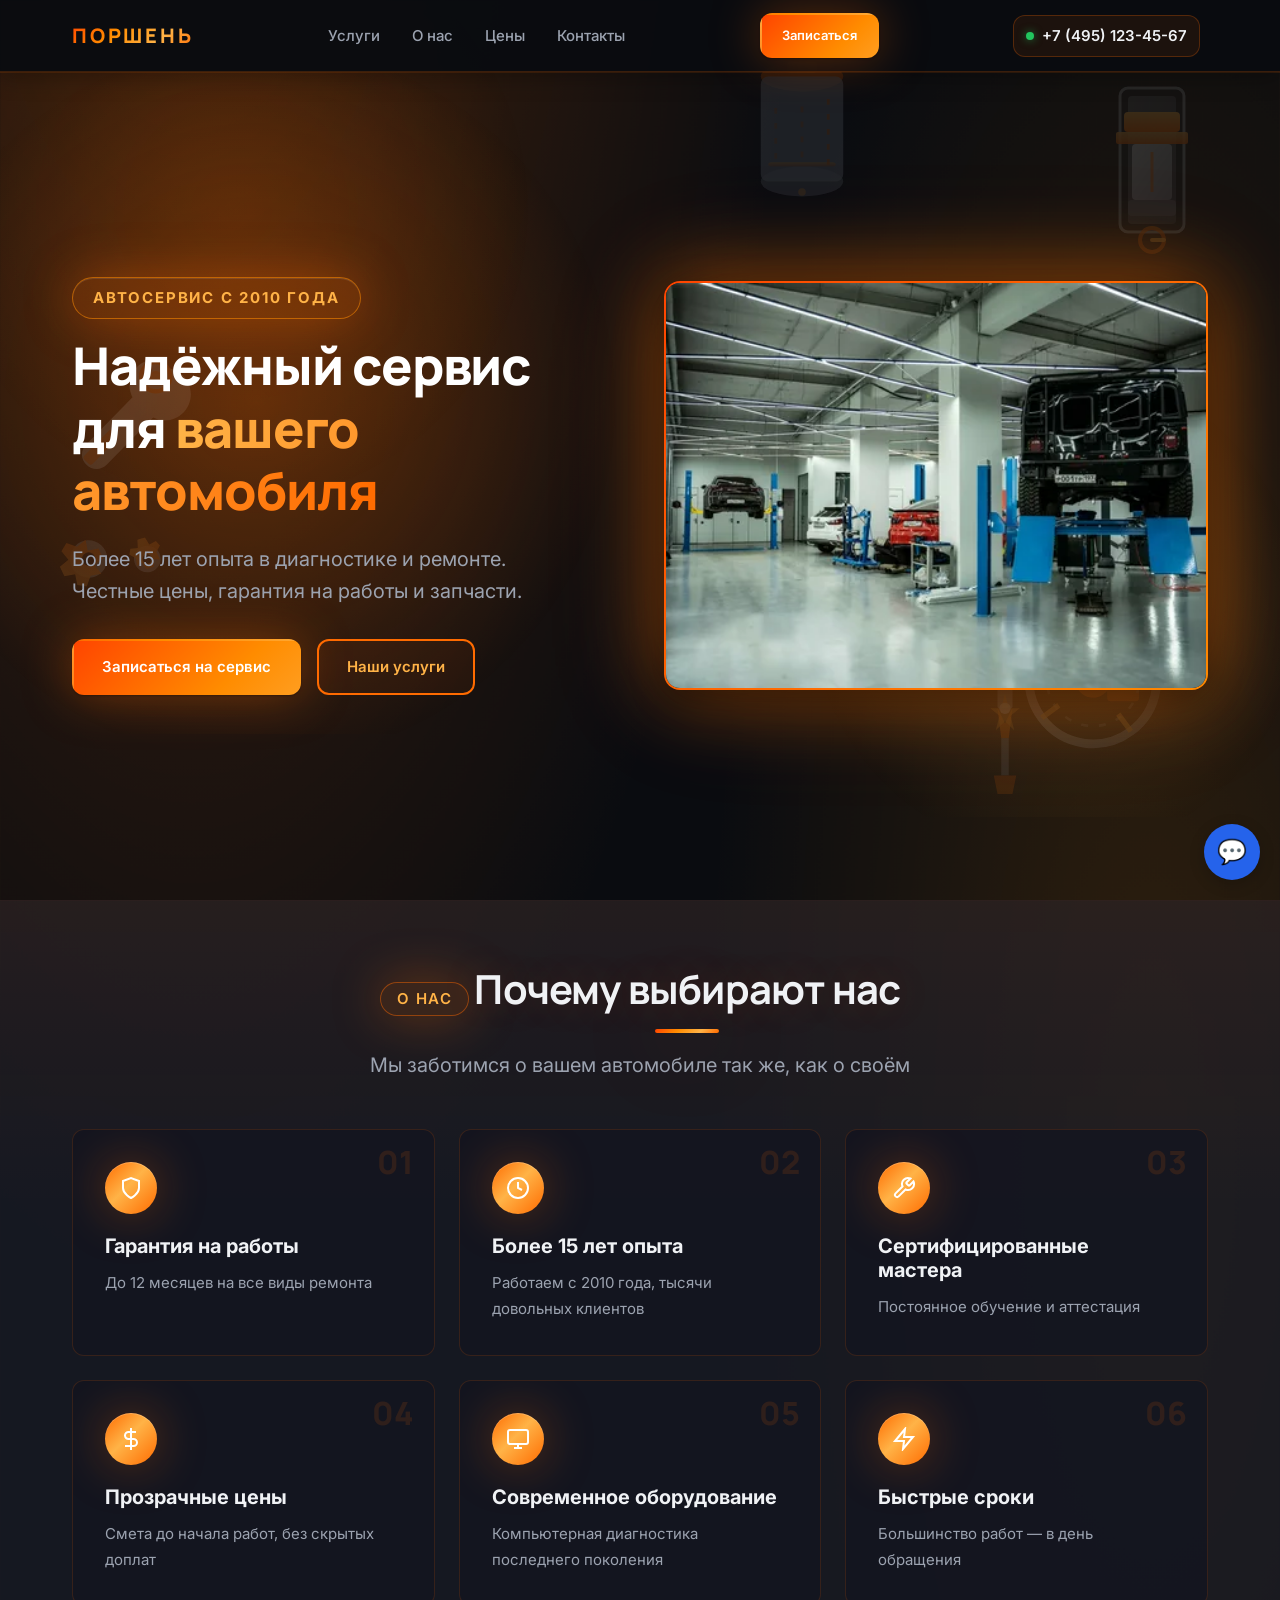
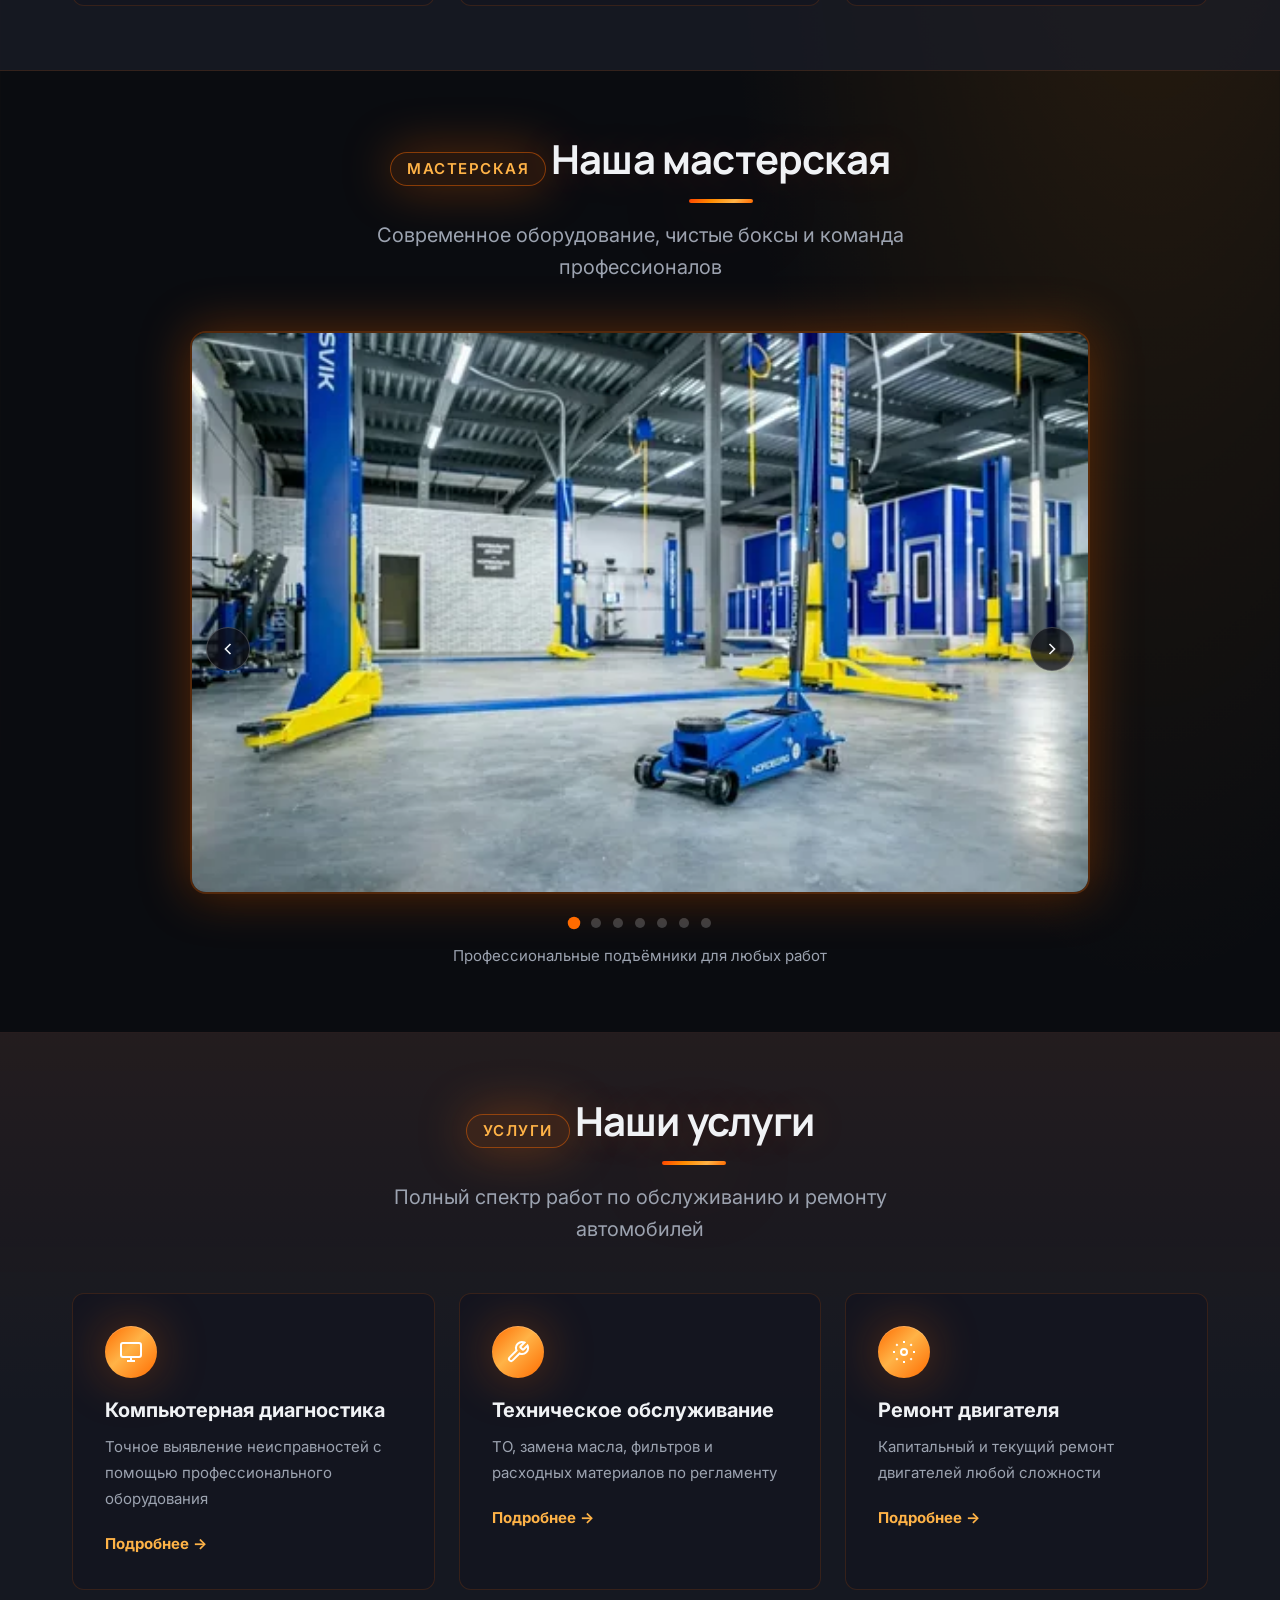
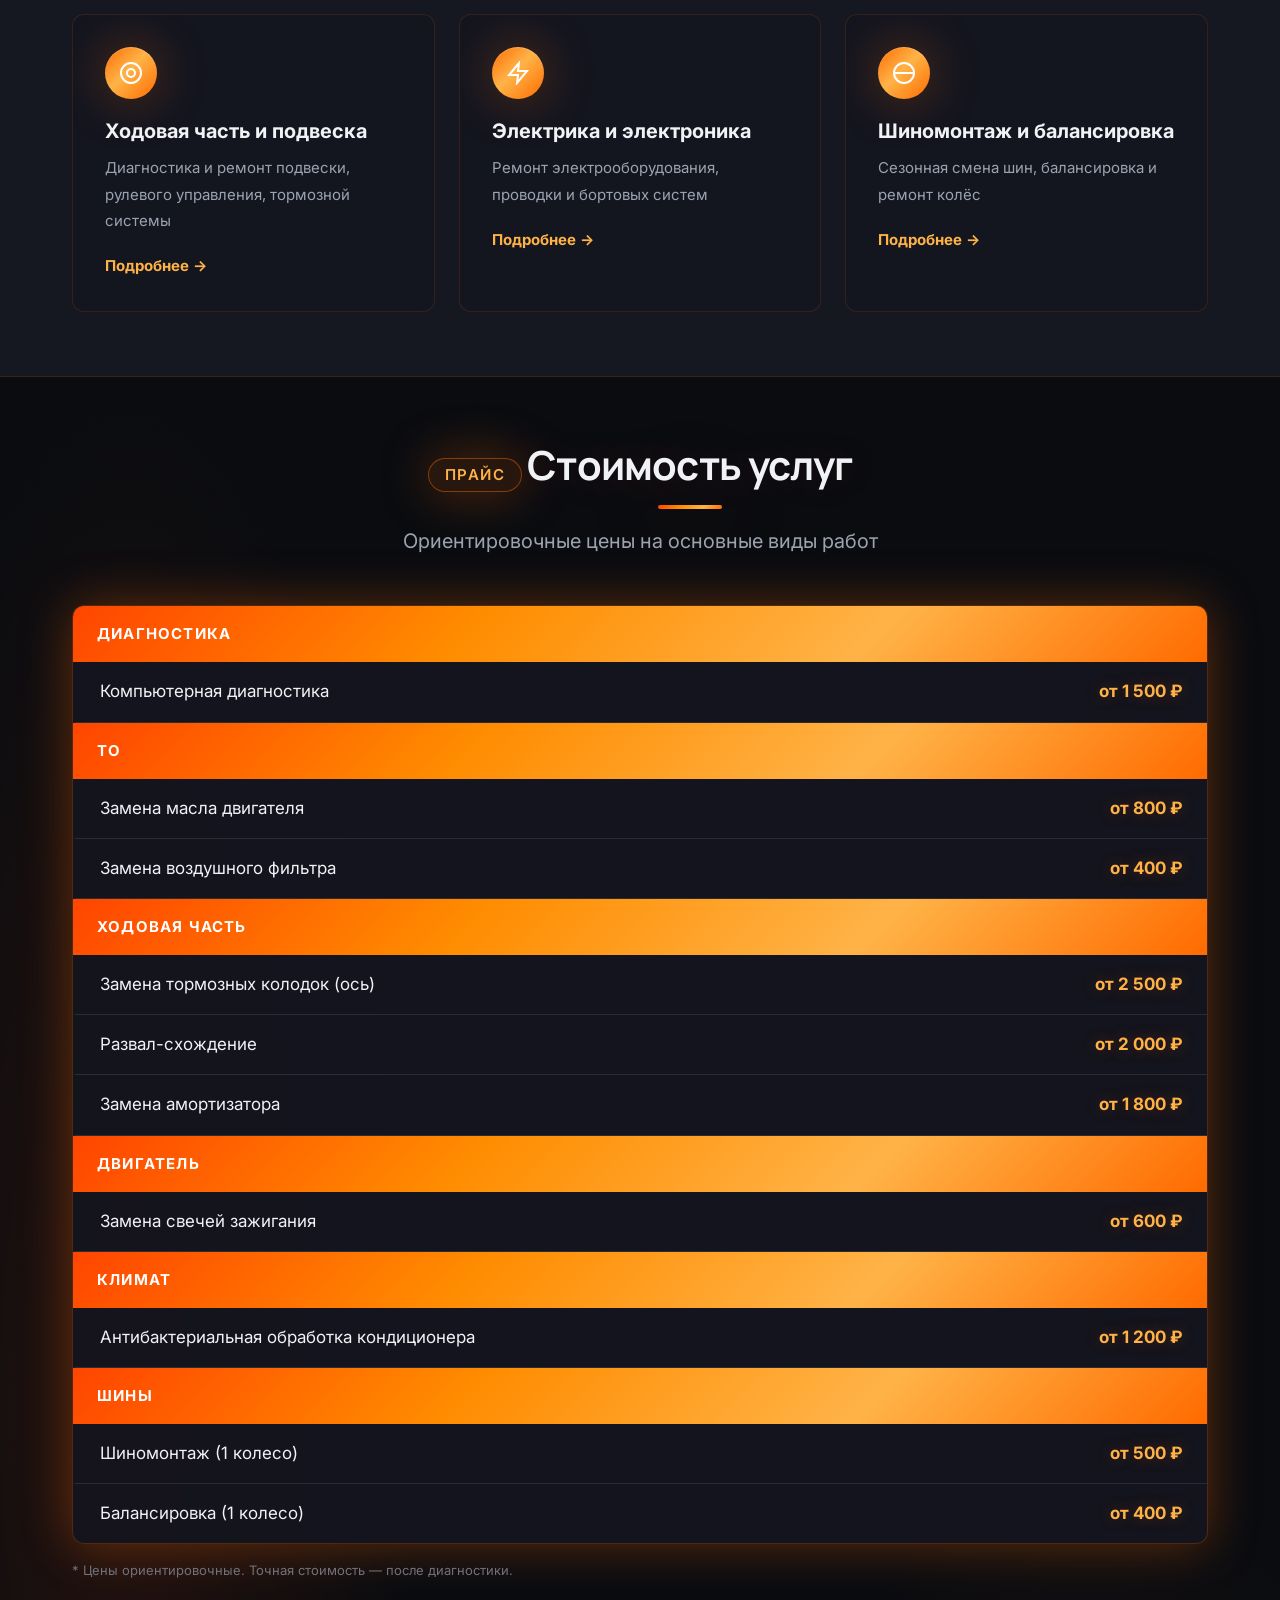
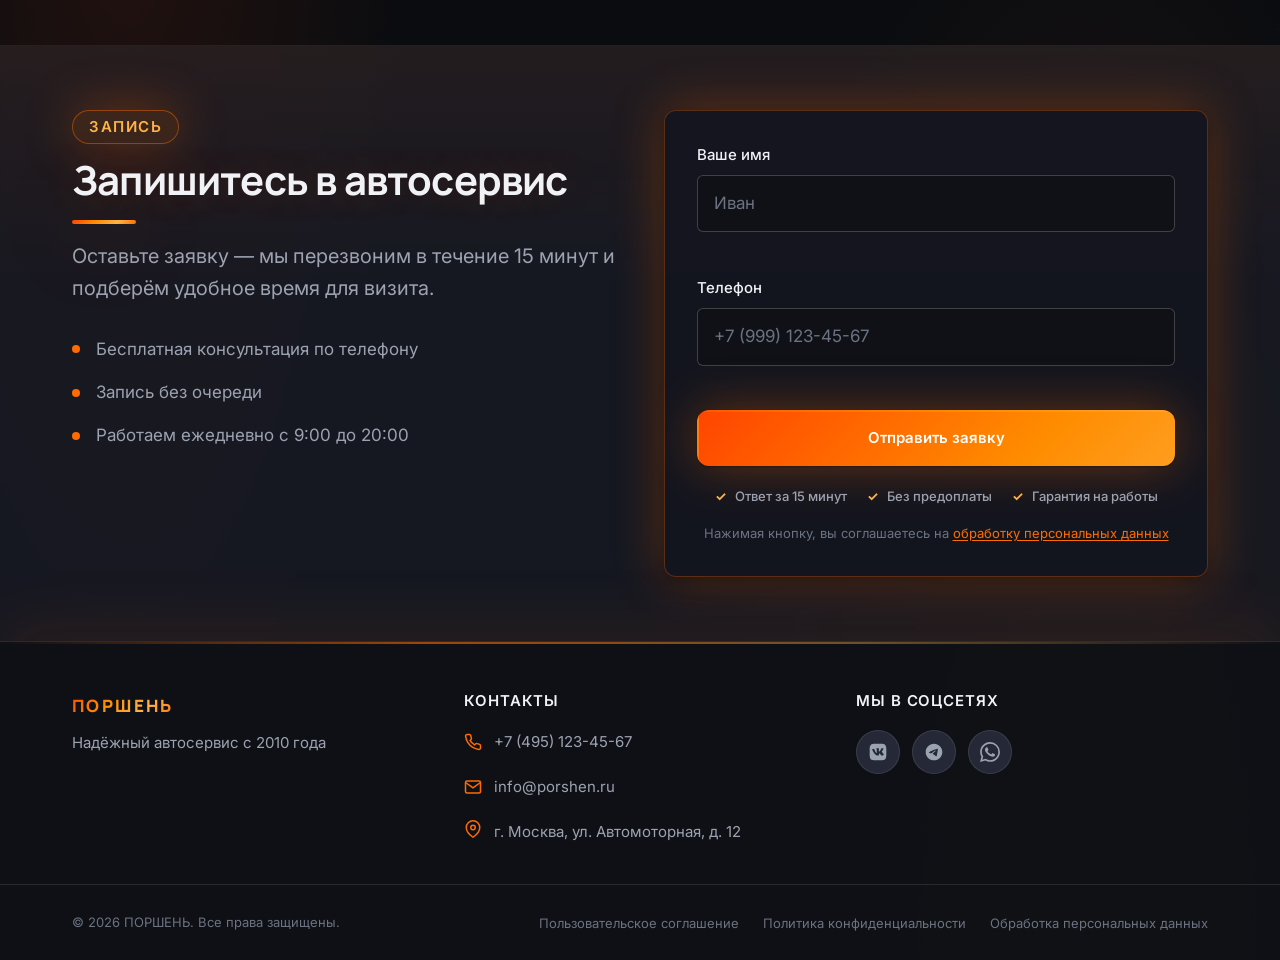
==== commit 402821d7: "Optimize animations for smoother performance on weaker devices. Replace heavy SVG object animations " ====
--- a/index.html
+++ b/index.html
@@ -23,7 +23,7 @@
   <link rel="preconnect" href="https://fonts.googleapis.com">
   <link rel="preconnect" href="https://fonts.gstatic.com" crossorigin>
   <link href="https://fonts.googleapis.com/css2?family=Inter:wght@400;500;600;700&family=Manrope:wght@600;700;800&display=swap" rel="stylesheet">
-  <link rel="stylesheet" href="style.css?v=9">
+  <link rel="stylesheet" href="style.css?v=10">
 </head>
 <body>
 
@@ -31,23 +31,23 @@
     <div class="bg-glow bg-glow--1"></div>
     <div class="bg-glow bg-glow--2"></div>
     <div class="bg-glow bg-glow--3"></div>
-    <div class="bg-part bg-part--piston" data-depth="0.18">
-      <object data="assets/parts/piston.svg?v=4" type="image/svg+xml" aria-hidden="true"></object>
-    </div>
-    <div class="bg-part bg-part--gear" data-depth="0.12">
-      <object data="assets/parts/gear.svg?v=4" type="image/svg+xml" aria-hidden="true"></object>
-    </div>
-    <div class="bg-part bg-part--wrench" data-depth="0.22">
-      <object data="assets/parts/wrench.svg?v=4" type="image/svg+xml" aria-hidden="true"></object>
-    </div>
-    <div class="bg-part bg-part--brake-disc" data-depth="0.15">
-      <object data="assets/parts/brake-disc.svg?v=4" type="image/svg+xml" aria-hidden="true"></object>
-    </div>
-    <div class="bg-part bg-part--spark-plug" data-depth="0.25">
-      <object data="assets/parts/spark-plug.svg?v=4" type="image/svg+xml" aria-hidden="true"></object>
-    </div>
-    <div class="bg-part bg-part--oil-filter" data-depth="0.2">
-      <object data="assets/parts/oil-filter.svg?v=4" type="image/svg+xml" aria-hidden="true"></object>
+    <div class="bg-part bg-part--piston">
+      <img src="assets/parts/piston.svg?v=5" alt="" width="130" height="195" decoding="async" loading="lazy">
+    </div>
+    <div class="bg-part bg-part--gear">
+      <img src="assets/parts/gear.svg?v=5" alt="" width="160" height="128" decoding="async" loading="lazy">
+    </div>
+    <div class="bg-part bg-part--wrench">
+      <img src="assets/parts/wrench.svg?v=5" alt="" width="140" height="140" decoding="async" loading="lazy">
+    </div>
+    <div class="bg-part bg-part--brake-disc">
+      <img src="assets/parts/brake-disc.svg?v=5" alt="" width="170" height="170" decoding="async" loading="lazy">
+    </div>
+    <div class="bg-part bg-part--spark-plug">
+      <img src="assets/parts/spark-plug.svg?v=5" alt="" width="90" height="180" decoding="async" loading="lazy">
+    </div>
+    <div class="bg-part bg-part--oil-filter">
+      <img src="assets/parts/oil-filter.svg?v=5" alt="" width="120" height="150" decoding="async" loading="lazy">
     </div>
   </div>
 
@@ -357,7 +357,7 @@
   <script src="data/gallery.js?v=5" defer></script>
   <script src="data/form-config.js?v=5" defer></script>
   <script src="data/contacts.js?v=5" defer></script>
-  <script src="script.js?v=14" defer></script>
+  <script src="script.js?v=15" defer></script>
   <script
     src="widget.js?v=1"
     data-bot-id="client-1"
--- a/style.css
+++ b/style.css
@@ -289,8 +289,8 @@
   z-index: 100;
   height: var(--header-height);
   background: rgba(10, 12, 16, 0.78);
-  backdrop-filter: blur(20px);
-  -webkit-backdrop-filter: blur(20px);
+  backdrop-filter: blur(10px);
+  -webkit-backdrop-filter: blur(10px);
   border-bottom: 1px solid rgba(255, 107, 0, 0.2);
   box-shadow: 0 4px 24px rgba(0, 0, 0, 0.3), 0 1px 0 rgba(255, 107, 0, 0.15);
   transition: background var(--transition-base), box-shadow var(--transition-base);
@@ -1519,14 +1519,13 @@
   z-index: -1;
   pointer-events: none;
   overflow: hidden;
-  transition: transform 0.1s linear;
+  contain: strict;
 }
 
 .bg-glow {
   position: absolute;
   border-radius: 50%;
-  filter: blur(80px);
-  opacity: 0.5;
+  opacity: 0.55;
 }
 
 .bg-glow--1 {
@@ -1536,8 +1535,8 @@
   height: 50vw;
   max-width: 600px;
   max-height: 600px;
-  background: rgba(255, 107, 0, 0.35);
-  animation: orbPulse 8s ease-in-out infinite;
+  background: radial-gradient(circle, rgba(255, 107, 0, 0.32) 0%, rgba(255, 107, 0, 0.1) 45%, transparent 70%);
+  animation: orbPulse 10s ease-in-out infinite;
 }
 
 .bg-glow--2 {
@@ -1547,9 +1546,9 @@
   height: 45vw;
   max-width: 500px;
   max-height: 500px;
-  background: rgba(255, 140, 0, 0.25);
-  animation: orbPulse 10s ease-in-out infinite reverse;
-  animation-delay: -3s;
+  background: radial-gradient(circle, rgba(255, 140, 0, 0.22) 0%, rgba(255, 140, 0, 0.08) 45%, transparent 70%);
+  animation: orbPulse 12s ease-in-out infinite reverse;
+  animation-delay: -4s;
 }
 
 .bg-glow--3 {
@@ -1559,72 +1558,71 @@
   height: 30vw;
   max-width: 350px;
   max-height: 350px;
-  background: rgba(255, 69, 0, 0.15);
-  animation: orbPulse 12s ease-in-out infinite;
-  animation-delay: -6s;
+  background: radial-gradient(circle, rgba(255, 69, 0, 0.14) 0%, rgba(255, 69, 0, 0.05) 45%, transparent 70%);
+  animation: orbPulse 14s ease-in-out infinite;
+  animation-delay: -7s;
 }
 
 .bg-part {
   position: absolute;
   opacity: 0.16;
-  filter: drop-shadow(0 0 20px rgba(255, 107, 0, 0.25));
   user-select: none;
-  transition: transform 0.15s ease-out;
-}
-
-.bg-part object {
+  animation: bgFloat 16s ease-in-out infinite;
+  will-change: auto;
+}
+
+.bg-part img {
   display: block;
   width: 100%;
-  height: 100%;
+  height: auto;
   pointer-events: none;
-}
-
-@media (min-width: 768px) {
-  .bg-part {
-    will-change: transform;
-  }
 }
 
 .bg-part--piston {
   top: 8%;
   right: 5%;
   width: clamp(80px, 10vw, 130px);
-  height: clamp(120px, 15vw, 195px);
+  animation-duration: 18s;
 }
 
 .bg-part--gear {
   top: 55%;
   left: 3%;
   width: clamp(100px, 13vw, 160px);
-  height: clamp(80px, 10vw, 128px);
+  animation-duration: 22s;
+  animation-delay: -6s;
 }
 
 .bg-part--wrench {
   top: 38%;
   left: 4%;
   width: clamp(90px, 11vw, 140px);
-  height: clamp(90px, 11vw, 140px);
+  animation-duration: 20s;
+  animation-delay: -10s;
 }
 
 .bg-part--oil-filter {
   top: 6%;
   left: 58%;
   width: clamp(80px, 10vw, 120px);
-  height: clamp(100px, 12vw, 150px);
+  animation-duration: 19s;
+  animation-delay: -3s;
 }
 
 .bg-part--brake-disc {
   bottom: 15%;
   right: 8%;
   width: clamp(110px, 14vw, 170px);
-  height: clamp(110px, 14vw, 170px);
+  animation-duration: 24s;
+  animation-delay: -12s;
 }
 
 .bg-part--spark-plug {
   top: 70%;
   right: 18%;
   width: clamp(55px, 7vw, 90px);
-  height: clamp(110px, 14vw, 180px);
+  animation-duration: 17s;
+  animation-delay: -8s;
 }
 
 .bg-parts--legal .bg-part--piston {
@@ -1690,6 +1688,15 @@
    7. Animations & reduced motion
    ========================================================================== */
 
+@keyframes bgFloat {
+  0%, 100% {
+    transform: translate3d(0, 0, 0);
+  }
+  50% {
+    transform: translate3d(0, -14px, 0);
+  }
+}
+
 @keyframes fadeUp {
   from {
     opacity: 0;
@@ -1826,7 +1833,140 @@
 
 @keyframes linePulse {
   0%, 100% { width: 64px; opacity: 1; }
-  50% { width: 80px; opacity: 0.85; }
+  50% { width: 72px; opacity: 0.9; }
+}
+
+/* ── Performance: mobile, touch, weak devices ─────────────────────────── */
+
+@media (max-width: 1024px), (hover: none) {
+  .site-header {
+    backdrop-filter: none;
+    -webkit-backdrop-filter: none;
+    background: rgba(10, 12, 16, 0.96);
+  }
+
+  .advantage-card,
+  .service-card,
+  .booking-form,
+  .scroll-top {
+    backdrop-filter: none;
+    -webkit-backdrop-filter: none;
+  }
+
+  .hero::before,
+  .hero::after {
+    animation: none;
+  }
+
+  .hero__eyebrow {
+    animation: fadeUp 0.6s var(--ease-out) both;
+  }
+
+  .hero__highlight {
+    animation: none;
+    background-position: 0 center;
+  }
+
+  .hero__media {
+    animation: fadeUp 0.6s var(--ease-out) 0.4s both;
+  }
+
+  .btn--primary {
+    animation: none;
+  }
+
+  .btn--primary::after {
+    animation: none;
+    display: none;
+  }
+
+  .site-header__phone::before {
+    animation: none;
+  }
+
+  .section-header__title::after {
+    animation: none;
+  }
+
+  .bg-glow {
+    animation: none;
+    opacity: 0.45;
+  }
+
+  .bg-glow--2,
+  .bg-glow--3 {
+    display: none;
+  }
+
+  .bg-part {
+    animation: none;
+  }
+
+  .hero__title,
+  .hero__highlight,
+  .logo {
+    filter: none;
+  }
+}
+
+html.perf-lite .site-header {
+  backdrop-filter: none;
+  -webkit-backdrop-filter: none;
+  background: rgba(10, 12, 16, 0.96);
+}
+
+html.perf-lite .advantage-card,
+html.perf-lite .service-card,
+html.perf-lite .booking-form,
+html.perf-lite .scroll-top {
+  backdrop-filter: none;
+  -webkit-backdrop-filter: none;
+}
+
+html.perf-lite .hero::before,
+html.perf-lite .hero::after,
+html.perf-lite .hero__eyebrow,
+html.perf-lite .hero__highlight,
+html.perf-lite .hero__media,
+html.perf-lite .btn--primary,
+html.perf-lite .btn--primary::after,
+html.perf-lite .site-header__phone::before,
+html.perf-lite .section-header__title::after,
+html.perf-lite .bg-glow,
+html.perf-lite .bg-part {
+  animation: none !important;
+}
+
+html.perf-lite .btn--primary::after {
+  display: none;
+}
+
+html.perf-lite .hero__highlight {
+  background-position: 0 center;
+}
+
+html.perf-lite .bg-glow {
+  opacity: 0.4;
+}
+
+html.perf-lite .bg-glow--2,
+html.perf-lite .bg-glow--3 {
+  display: none;
+}
+
+html.perf-lite .hero__title,
+html.perf-lite .hero__highlight,
+html.perf-lite .logo {
+  filter: none;
+}
+
+html.is-tab-hidden .bg-part,
+html.is-tab-hidden .bg-glow,
+html.is-tab-hidden .hero::before,
+html.is-tab-hidden .hero::after,
+html.is-tab-hidden .btn--primary,
+html.is-tab-hidden .btn--primary::after {
+  animation-play-state: paused;
 }
 
 @media (prefers-reduced-motion: reduce) {
@@ -1861,6 +2001,10 @@
     transform: none !important;
   }
 
+  .bg-part img {
+    display: block;
+  }
+
   .bg-glow {
     animation: none !important;
     opacity: 0.3;
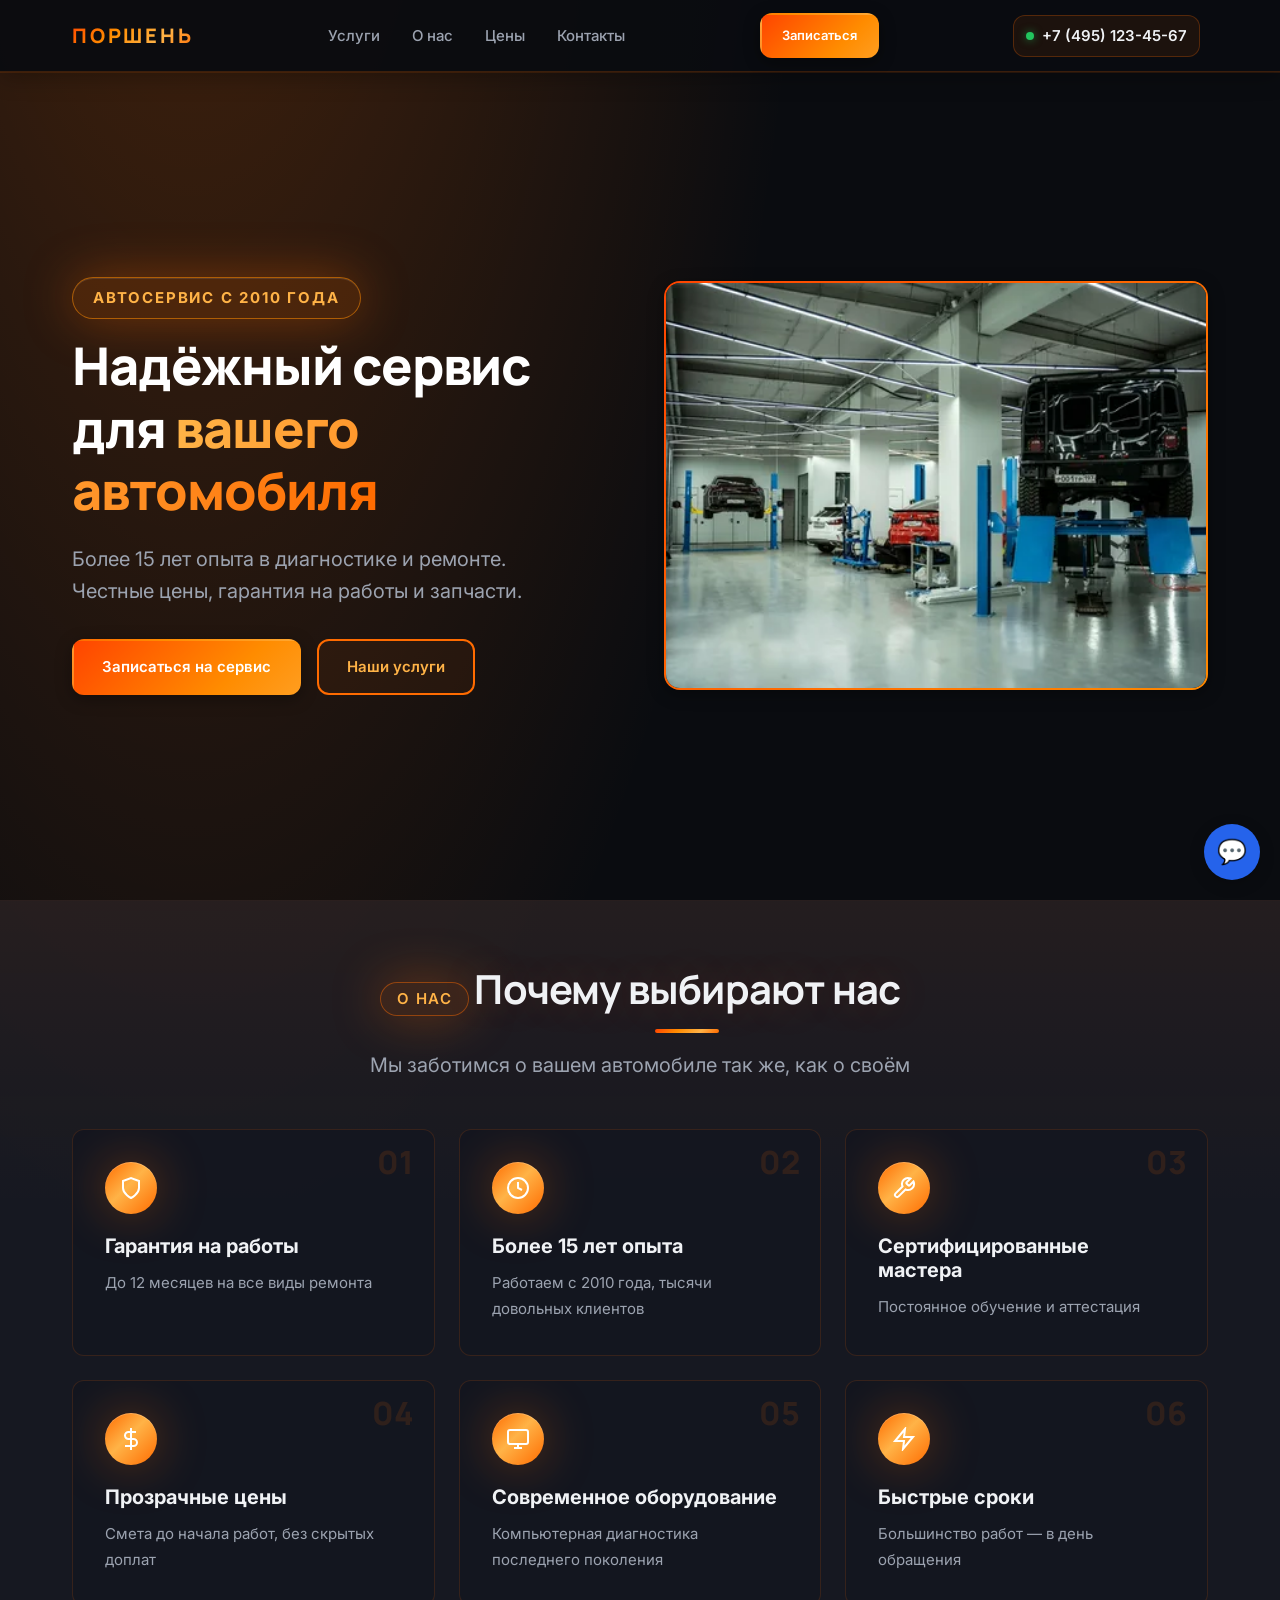
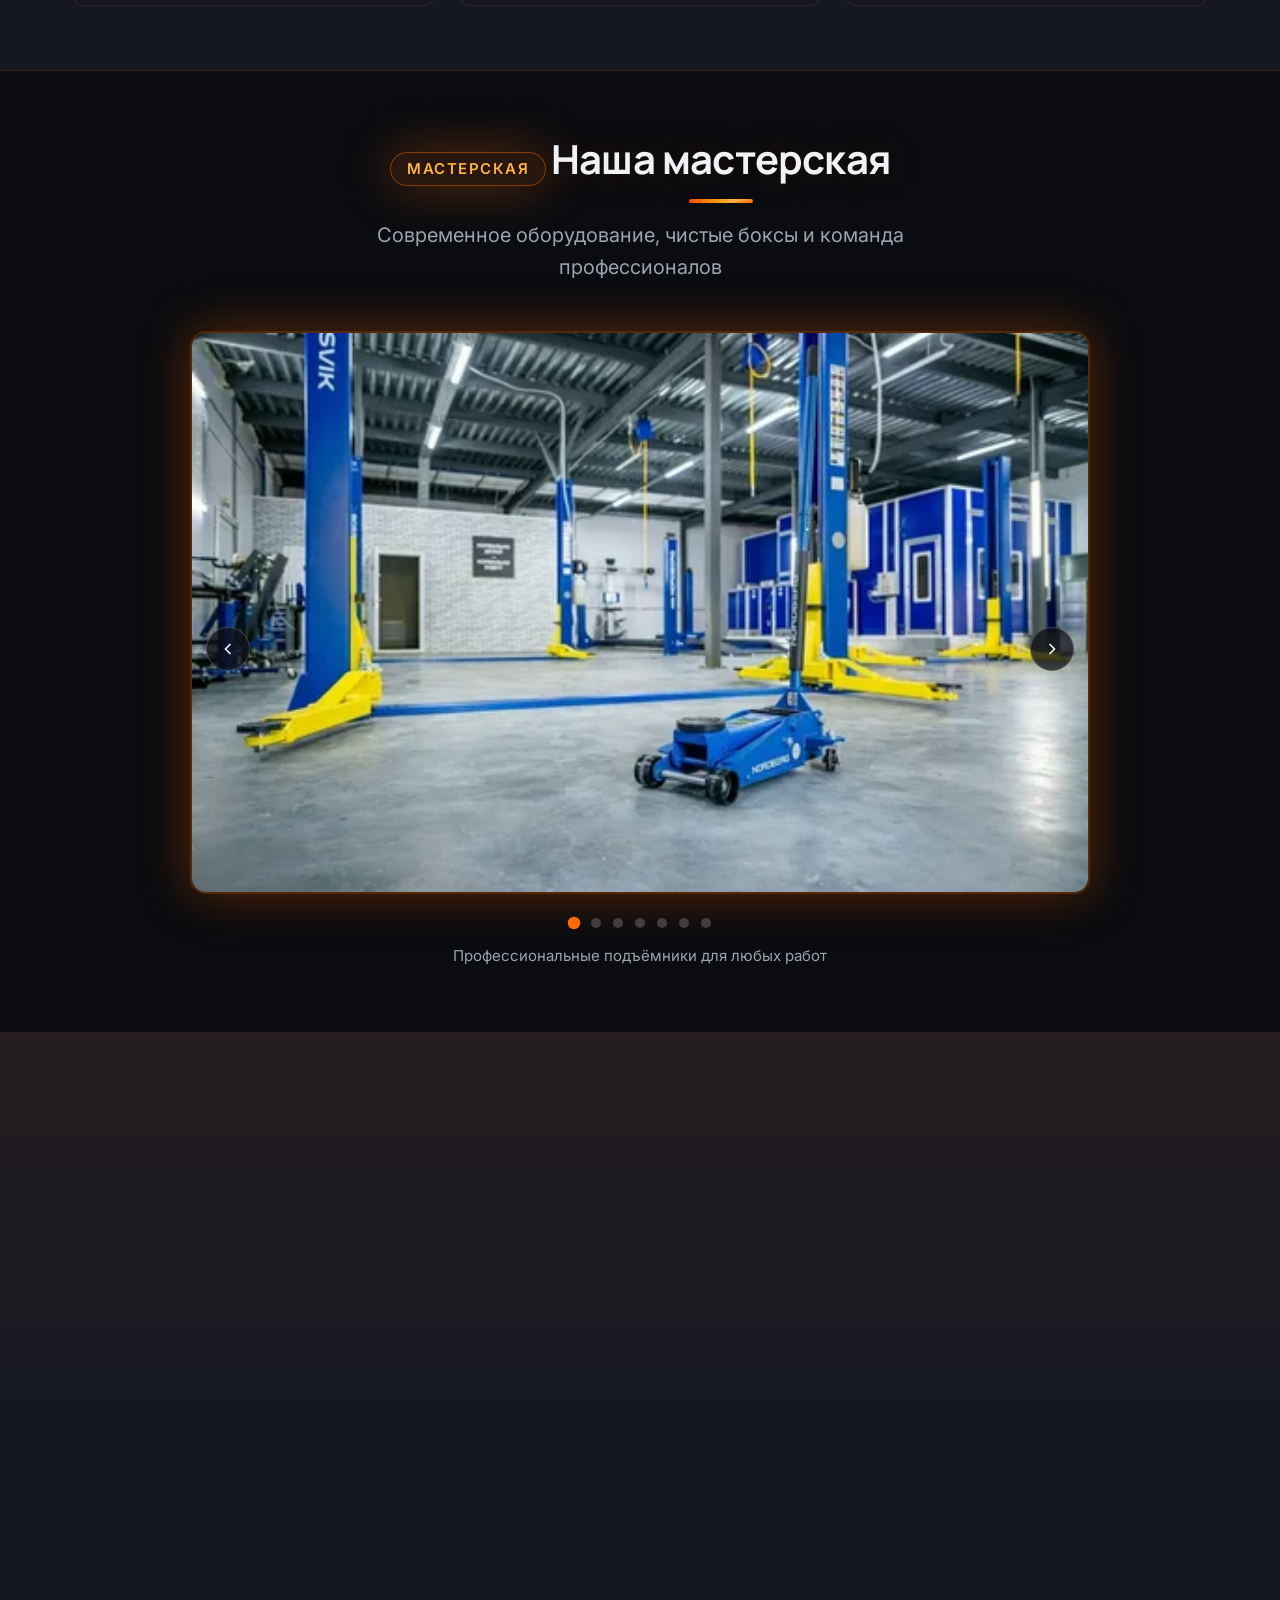
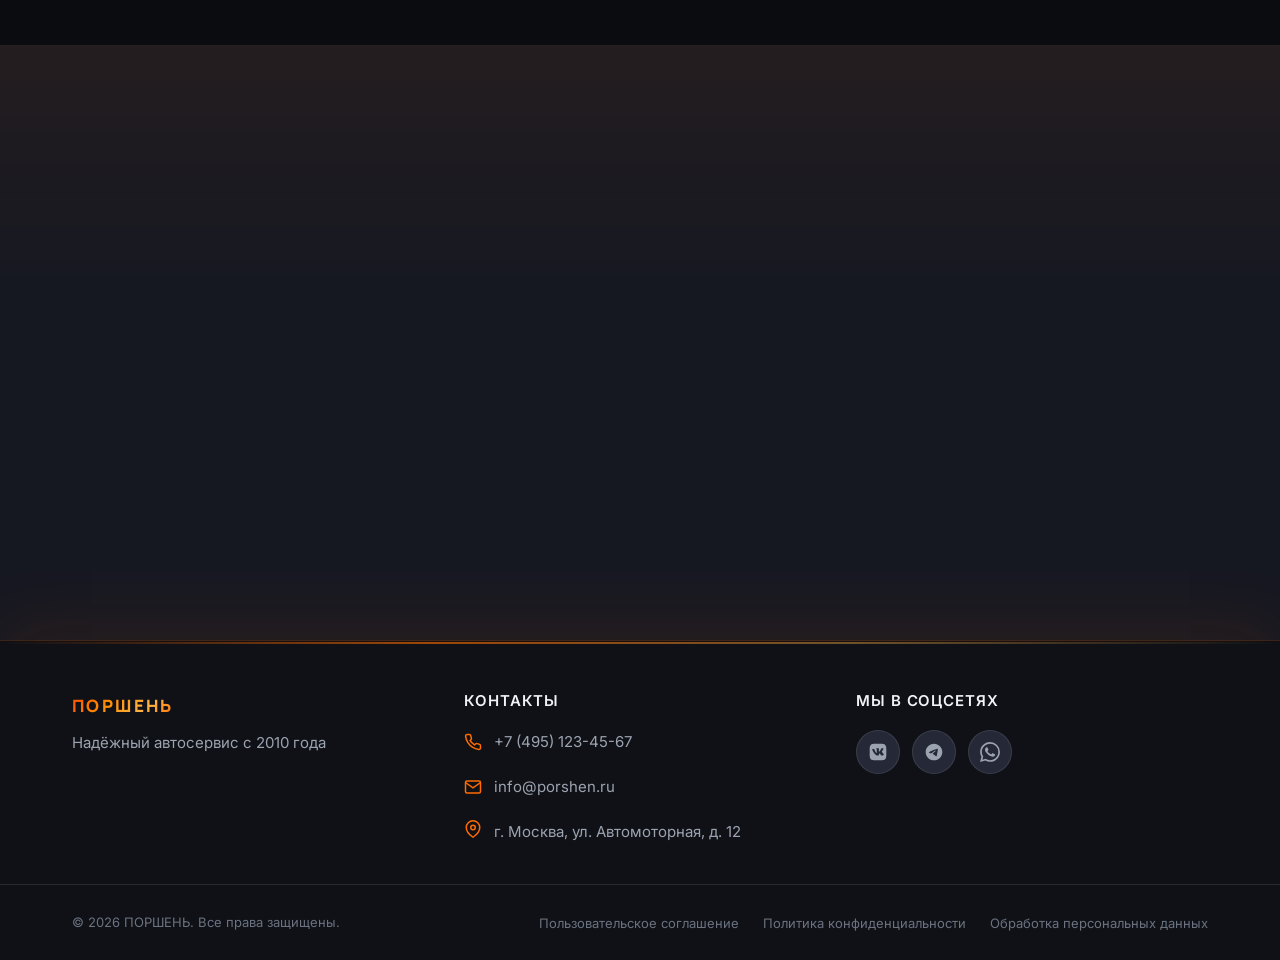
==== commit e0def131: "Default to perf-lite mode for smoother scrolling on most devices. Hide heavy background effects by d" ====
--- a/index.html
+++ b/index.html
@@ -18,12 +18,13 @@
   <meta name="twitter:description" content="Надёжный автосервис с многолетним опытом. Диагностика, ремонт и обслуживание автомобилей.">
 
   <title>ПОРШЕНЬ — автосервис</title>
+  <script>document.documentElement.classList.add('perf-lite');</script>
 
   <link rel="icon" href="favicon.svg" type="image/svg+xml">
   <link rel="preconnect" href="https://fonts.googleapis.com">
   <link rel="preconnect" href="https://fonts.gstatic.com" crossorigin>
   <link href="https://fonts.googleapis.com/css2?family=Inter:wght@400;500;600;700&family=Manrope:wght@600;700;800&display=swap" rel="stylesheet">
-  <link rel="stylesheet" href="style.css?v=10">
+  <link rel="stylesheet" href="style.css?v=11">
 </head>
 <body>
 
@@ -357,12 +358,6 @@
   <script src="data/gallery.js?v=5" defer></script>
   <script src="data/form-config.js?v=5" defer></script>
   <script src="data/contacts.js?v=5" defer></script>
-  <script src="script.js?v=15" defer></script>
-  <script
-    src="widget.js?v=1"
-    data-bot-id="client-1"
-    data-api-url="https://chat-bot-api-lovat.vercel.app"
-    defer
-  ></script>
+  <script src="script.js?v=16" defer></script>
 </body>
 </html>
--- a/style.css
+++ b/style.css
@@ -94,8 +94,12 @@
 }
 
 html {
+  scroll-behavior: auto;
+  scroll-padding-top: var(--header-height);
+}
+
+html.perf-full {
   scroll-behavior: smooth;
-  scroll-padding-top: var(--header-height);
 }
 
 body {
@@ -288,9 +292,7 @@
   right: 0;
   z-index: 100;
   height: var(--header-height);
-  background: rgba(10, 12, 16, 0.78);
-  backdrop-filter: blur(10px);
-  -webkit-backdrop-filter: blur(10px);
+  background: rgba(10, 12, 16, 0.94);
   border-bottom: 1px solid rgba(255, 107, 0, 0.2);
   box-shadow: 0 4px 24px rgba(0, 0, 0, 0.3), 0 1px 0 rgba(255, 107, 0, 0.15);
   transition: background var(--transition-base), box-shadow var(--transition-base);
@@ -778,9 +780,7 @@
 .advantage-card,
 .service-card {
   position: relative;
-  background: rgba(20, 22, 32, 0.85);
-  backdrop-filter: blur(12px);
-  -webkit-backdrop-filter: blur(12px);
+  background: rgba(20, 22, 32, 0.96);
   border: 1px solid rgba(255, 107, 0, 0.15);
   border-radius: var(--radius-md);
   padding: var(--space-8);
@@ -1103,9 +1103,7 @@
 }
 
 .booking-form {
-  background: rgba(20, 22, 32, 0.9);
-  backdrop-filter: blur(12px);
-  -webkit-backdrop-filter: blur(12px);
+  background: rgba(20, 22, 32, 0.96);
   border: 1px solid rgba(255, 107, 0, 0.3);
   border-radius: var(--radius-md);
   padding: var(--space-8);
@@ -1470,9 +1468,7 @@
   height: 48px;
   border-radius: var(--radius-full);
   border: 1px solid rgba(255, 140, 0, 0.45);
-  background: rgba(10, 12, 16, 0.9);
-  backdrop-filter: blur(12px);
-  -webkit-backdrop-filter: blur(12px);
+  background: rgba(10, 12, 16, 0.96);
   color: var(--color-accent-bright);
   box-shadow: var(--glow-accent);
   cursor: pointer;
@@ -1836,96 +1832,57 @@
   50% { width: 72px; opacity: 0.9; }
 }
 
-/* ── Performance: mobile, touch, weak devices ─────────────────────────── */
-
-@media (max-width: 1024px), (hover: none) {
-  .site-header {
-    backdrop-filter: none;
-    -webkit-backdrop-filter: none;
-    background: rgba(10, 12, 16, 0.96);
-  }
-
-  .advantage-card,
-  .service-card,
-  .booking-form,
-  .scroll-top {
-    backdrop-filter: none;
-    -webkit-backdrop-filter: none;
-  }
-
-  .hero::before,
-  .hero::after {
-    animation: none;
-  }
-
-  .hero__eyebrow {
-    animation: fadeUp 0.6s var(--ease-out) both;
-  }
-
-  .hero__highlight {
-    animation: none;
-    background-position: 0 center;
-  }
-
-  .hero__media {
-    animation: fadeUp 0.6s var(--ease-out) 0.4s both;
-  }
-
-  .btn--primary {
-    animation: none;
-  }
-
-  .btn--primary::after {
-    animation: none;
-    display: none;
-  }
-
-  .site-header__phone::before {
-    animation: none;
-  }
-
-  .section-header__title::after {
-    animation: none;
-  }
-
-  .bg-glow {
-    animation: none;
-    opacity: 0.45;
-  }
-
-  .bg-glow--2,
-  .bg-glow--3 {
-    display: none;
-  }
-
-  .bg-part {
-    animation: none;
-  }
-
-  .hero__title,
-  .hero__highlight,
-  .logo {
-    filter: none;
-  }
-}
-
-html.perf-lite .site-header {
-  backdrop-filter: none;
-  -webkit-backdrop-filter: none;
-  background: rgba(10, 12, 16, 0.96);
+/* ── Performance: lite mode (default on most devices) ──────────────────── */
+
+html.perf-lite body {
+  background-image: var(--gradient-hero);
+}
+
+html.perf-lite .bg-parts {
+  display: none !important;
+}
+
+html.perf-lite .hero::before,
+html.perf-lite .hero::after {
+  display: none;
+}
+
+html.perf-lite .animate-on-scroll,
+html.perf-lite .animate-on-scroll--scale {
+  opacity: 1 !important;
+  transform: none !important;
+  transition: none !important;
+}
+
+html.perf-lite main > section:not(.hero) {
+  content-visibility: auto;
+  contain-intrinsic-size: auto 640px;
 }
 
 html.perf-lite .advantage-card,
 html.perf-lite .service-card,
-html.perf-lite .booking-form,
-html.perf-lite .scroll-top {
-  backdrop-filter: none;
-  -webkit-backdrop-filter: none;
-}
-
-html.perf-lite .hero::before,
-html.perf-lite .hero::after,
+html.perf-lite .hero__media,
+html.perf-lite .gallery__slide img {
+  transition: border-color var(--transition-fast), box-shadow var(--transition-fast);
+}
+
+html.perf-lite .advantage-card:hover,
+html.perf-lite .service-card:hover,
+html.perf-lite .hero__media:hover,
+html.perf-lite .hero__image:hover {
+  transform: none;
+}
+
+html.perf-lite .hero__title,
+html.perf-lite .hero__highlight,
+html.perf-lite .logo {
+  filter: none;
+}
+
 html.perf-lite .hero__eyebrow,
+html.perf-lite .hero__title,
+html.perf-lite .hero__subtitle,
+html.perf-lite .hero__actions,
 html.perf-lite .hero__highlight,
 html.perf-lite .hero__media,
 html.perf-lite .btn--primary,
@@ -1945,19 +1902,23 @@
   background-position: 0 center;
 }
 
-html.perf-lite .bg-glow {
-  opacity: 0.4;
-}
-
-html.perf-lite .bg-glow--2,
-html.perf-lite .bg-glow--3 {
-  display: none;
-}
-
-html.perf-lite .hero__title,
-html.perf-lite .hero__highlight,
-html.perf-lite .logo {
-  filter: none;
+html.perf-lite .site-header--scrolled {
+  box-shadow: var(--shadow-md);
+}
+
+html.perf-lite .section-header__title::after {
+  box-shadow: none;
+}
+
+html.perf-lite .btn--primary,
+html.perf-lite .booking-form,
+html.perf-lite .hero__media {
+  box-shadow: var(--shadow-md);
+}
+
+html.perf-lite .btn--primary:hover {
+  box-shadow: var(--shadow-md);
+  transform: translateY(-1px);
 }
 
 html.is-tab-hidden .bg-part,
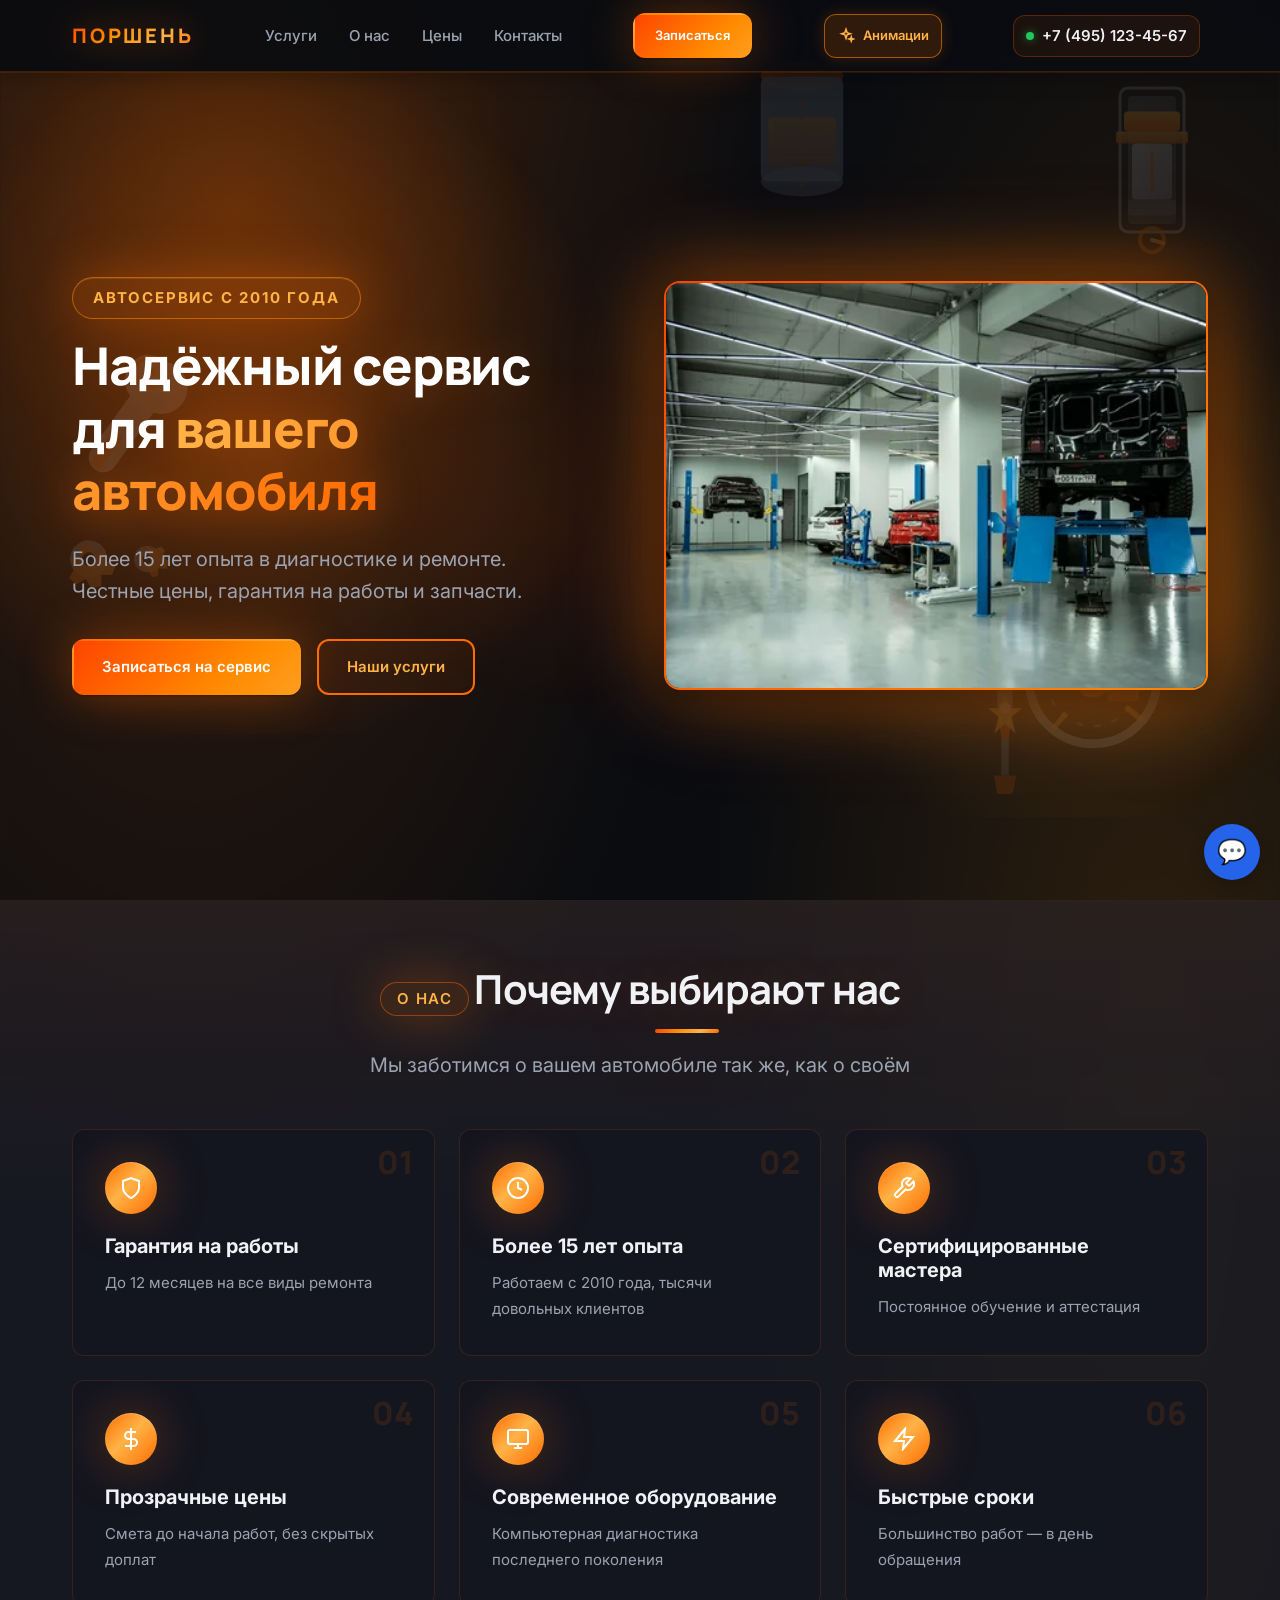
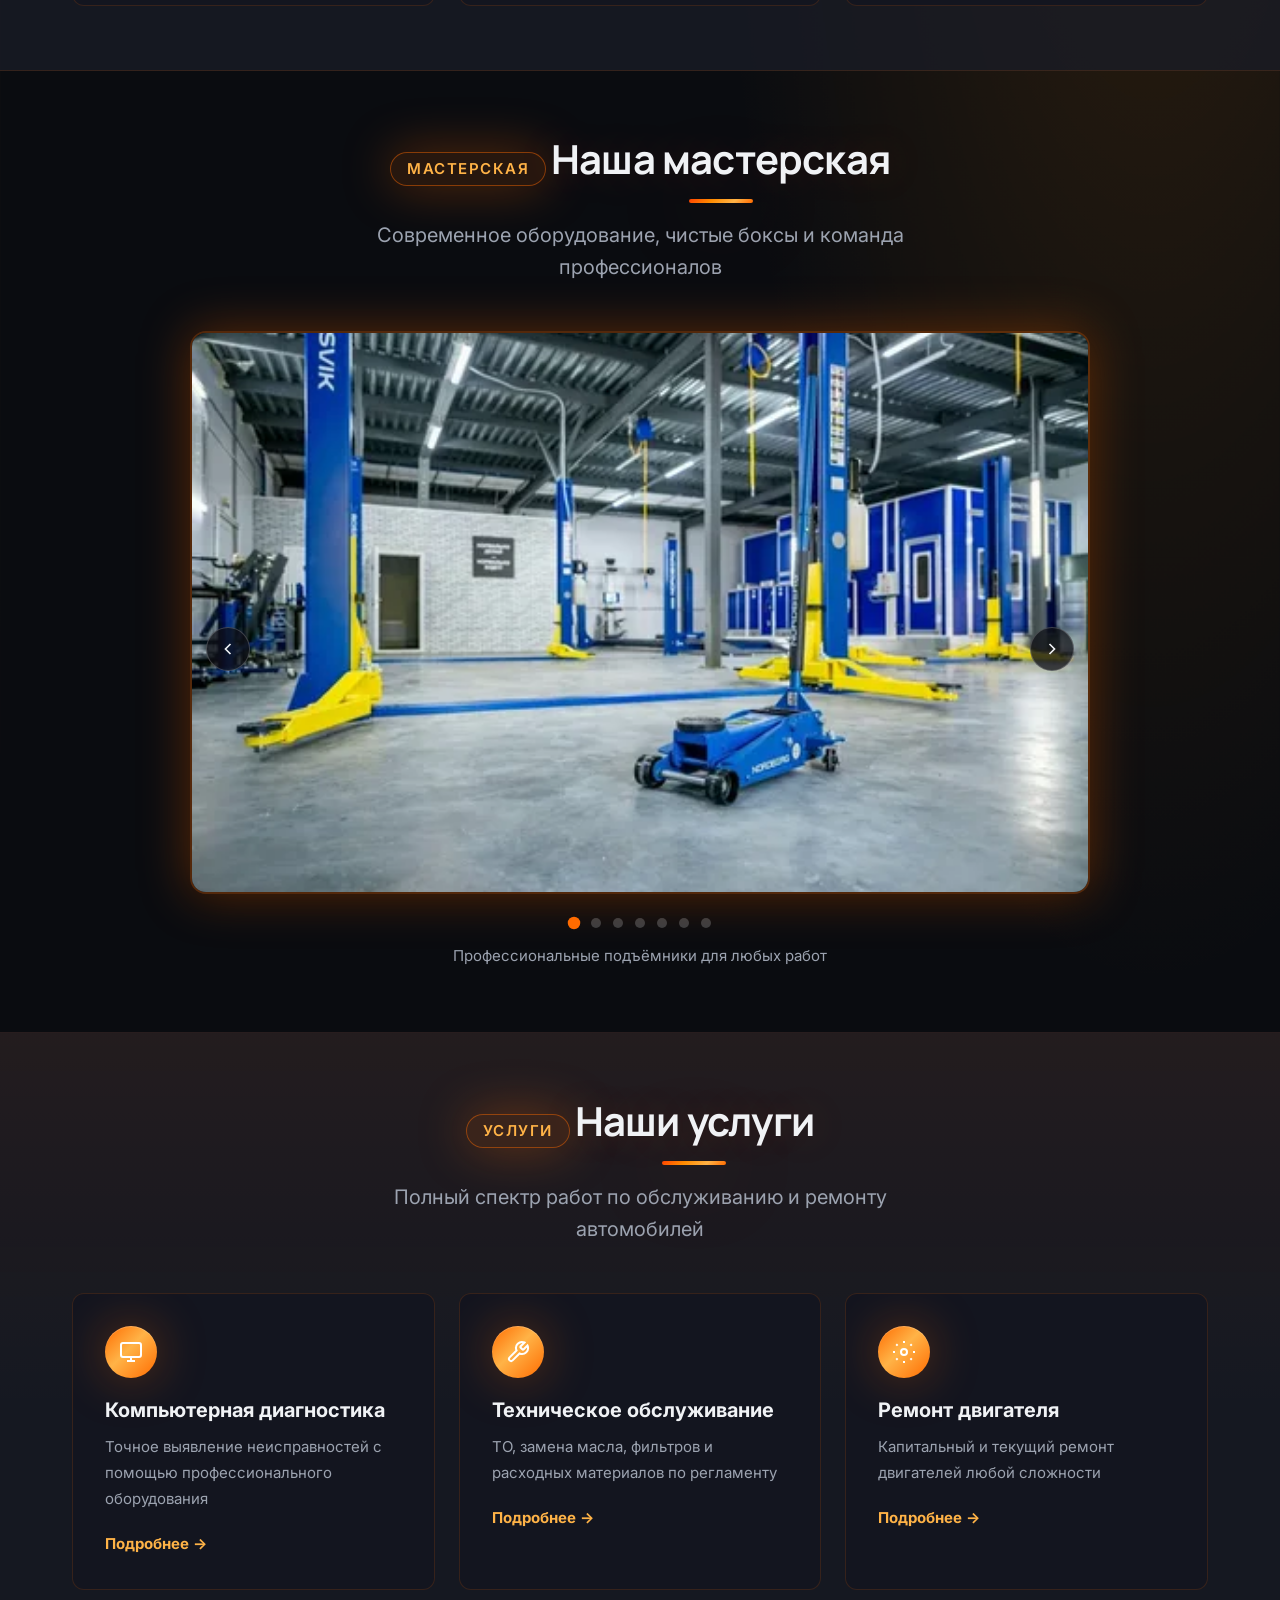
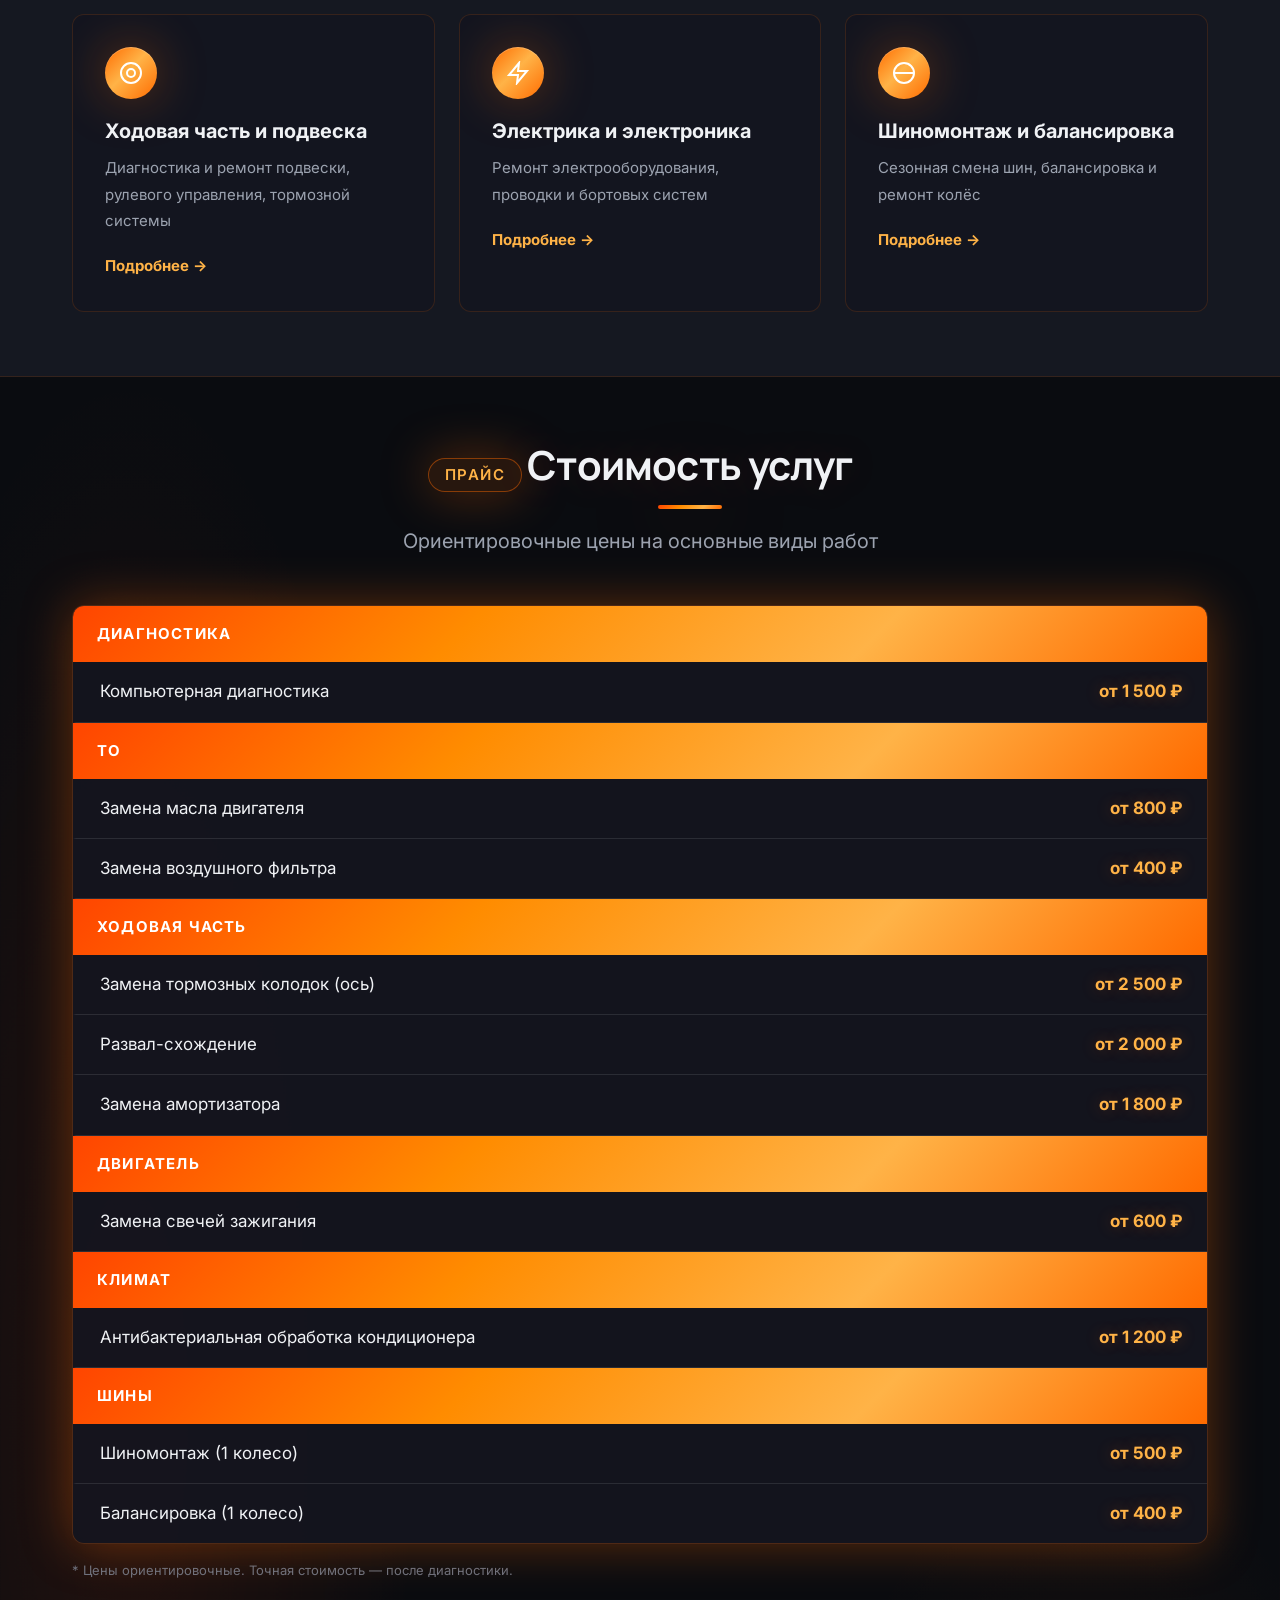
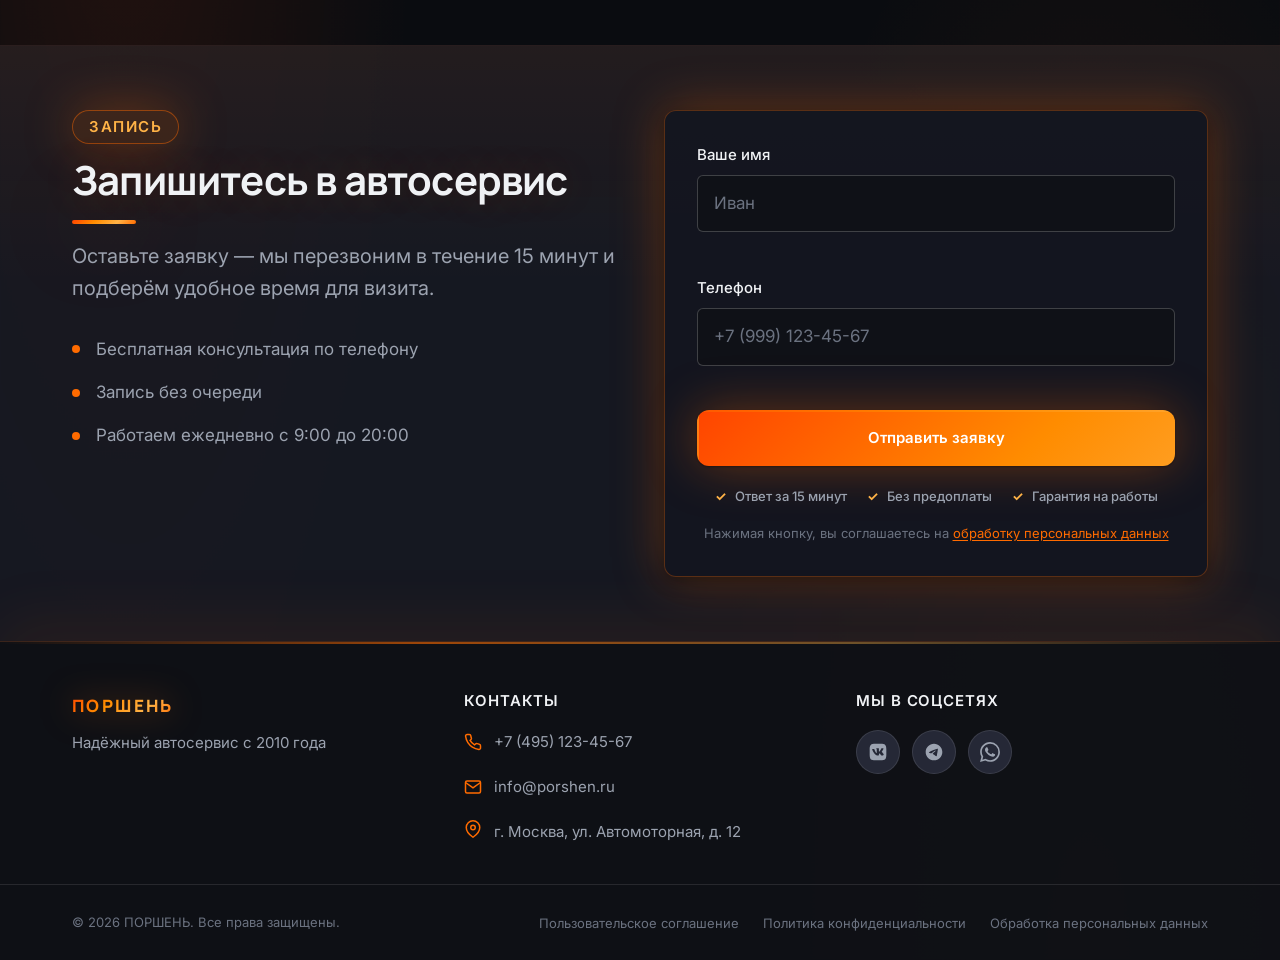
==== commit f45bf5ba: "Restore animations by default and add manual FX toggle in header. Persist animation preference in lo" ====
--- a/index.html
+++ b/index.html
@@ -18,13 +18,23 @@
   <meta name="twitter:description" content="Надёжный автосервис с многолетним опытом. Диагностика, ремонт и обслуживание автомобилей.">
 
   <title>ПОРШЕНЬ — автосервис</title>
-  <script>document.documentElement.classList.add('perf-lite');</script>
+  <script>
+    (function () {
+      try {
+        var saved = localStorage.getItem('porshen-fx');
+        var lite = saved === 'off' || (saved !== 'on' && window.matchMedia('(prefers-reduced-motion: reduce)').matches);
+        document.documentElement.classList.add(lite ? 'perf-lite' : 'perf-full');
+      } catch (e) {
+        document.documentElement.classList.add('perf-full');
+      }
+    })();
+  </script>
 
   <link rel="icon" href="favicon.svg" type="image/svg+xml">
   <link rel="preconnect" href="https://fonts.googleapis.com">
   <link rel="preconnect" href="https://fonts.gstatic.com" crossorigin>
   <link href="https://fonts.googleapis.com/css2?family=Inter:wght@400;500;600;700&family=Manrope:wght@600;700;800&display=swap" rel="stylesheet">
-  <link rel="stylesheet" href="style.css?v=11">
+  <link rel="stylesheet" href="style.css?v=12">
 </head>
 <body>
 
@@ -66,6 +76,20 @@
       </nav>
 
       <a href="#contacts" class="btn btn--primary btn--sm site-header__cta">Записаться</a>
+      <button
+        type="button"
+        class="fx-toggle"
+        id="fx-toggle"
+        aria-pressed="true"
+        aria-label="Анимации включены"
+        title="Выключить анимации"
+      >
+        <svg class="fx-toggle__icon" width="18" height="18" viewBox="0 0 24 24" fill="none" stroke="currentColor" stroke-width="2" aria-hidden="true">
+          <path d="M12 3l1.45 4.45L18 9l-4.55 1.55L12 15l-1.45-4.45L6 9l4.55-1.55L12 3z"/>
+          <path d="M19 13l.75 2.25L22 16l-2.25.75L19 19l-.75-2.25L16 16l2.25-.75L19 13z"/>
+        </svg>
+        <span class="fx-toggle__label">Анимации</span>
+      </button>
       <a href="#" class="site-header__phone" id="header-phone" aria-label="Позвонить в автосервис"></a>
 
       <button class="burger" type="button" aria-label="Открыть меню" aria-expanded="false">
@@ -358,6 +382,6 @@
   <script src="data/gallery.js?v=5" defer></script>
   <script src="data/form-config.js?v=5" defer></script>
   <script src="data/contacts.js?v=5" defer></script>
-  <script src="script.js?v=16" defer></script>
+  <script src="script.js?v=17" defer></script>
 </body>
 </html>
--- a/style.css
+++ b/style.css
@@ -430,6 +430,55 @@
   box-shadow: var(--focus-ring);
 }
 
+.fx-toggle {
+  display: inline-flex;
+  align-items: center;
+  justify-content: center;
+  gap: var(--space-2);
+  flex-shrink: 0;
+  min-width: 44px;
+  height: 44px;
+  padding: 0 var(--space-3);
+  border-radius: var(--radius-md);
+  border: 1px solid rgba(255, 107, 0, 0.3);
+  background: rgba(255, 107, 0, 0.06);
+  color: var(--color-text-muted);
+  font-size: var(--text-xs);
+  font-weight: var(--font-weight-semibold);
+  transition: color var(--transition-fast), border-color var(--transition-fast), background var(--transition-fast), box-shadow var(--transition-fast);
+}
+
+.fx-toggle:hover {
+  color: var(--color-accent-bright);
+  border-color: rgba(255, 140, 0, 0.45);
+  background: rgba(255, 107, 0, 0.12);
+}
+
+.fx-toggle[aria-pressed="true"] {
+  color: var(--color-accent-bright);
+  border-color: rgba(255, 140, 0, 0.55);
+  background: rgba(255, 107, 0, 0.16);
+  box-shadow: 0 0 16px rgba(255, 107, 0, 0.2);
+}
+
+.fx-toggle[aria-pressed="false"] {
+  opacity: 0.72;
+}
+
+.fx-toggle:focus-visible {
+  outline: none;
+  box-shadow: var(--focus-ring);
+}
+
+.fx-toggle__icon {
+  flex-shrink: 0;
+}
+
+.fx-toggle__label {
+  display: none;
+  white-space: nowrap;
+}
+
 .burger {
   display: flex;
   flex-direction: column;
@@ -509,6 +558,10 @@
 @media (min-width: 1024px) {
   .site-header__phone {
     margin-inline-end: var(--space-2);
+  }
+
+  .fx-toggle__label {
+    display: inline;
   }
 }
 
